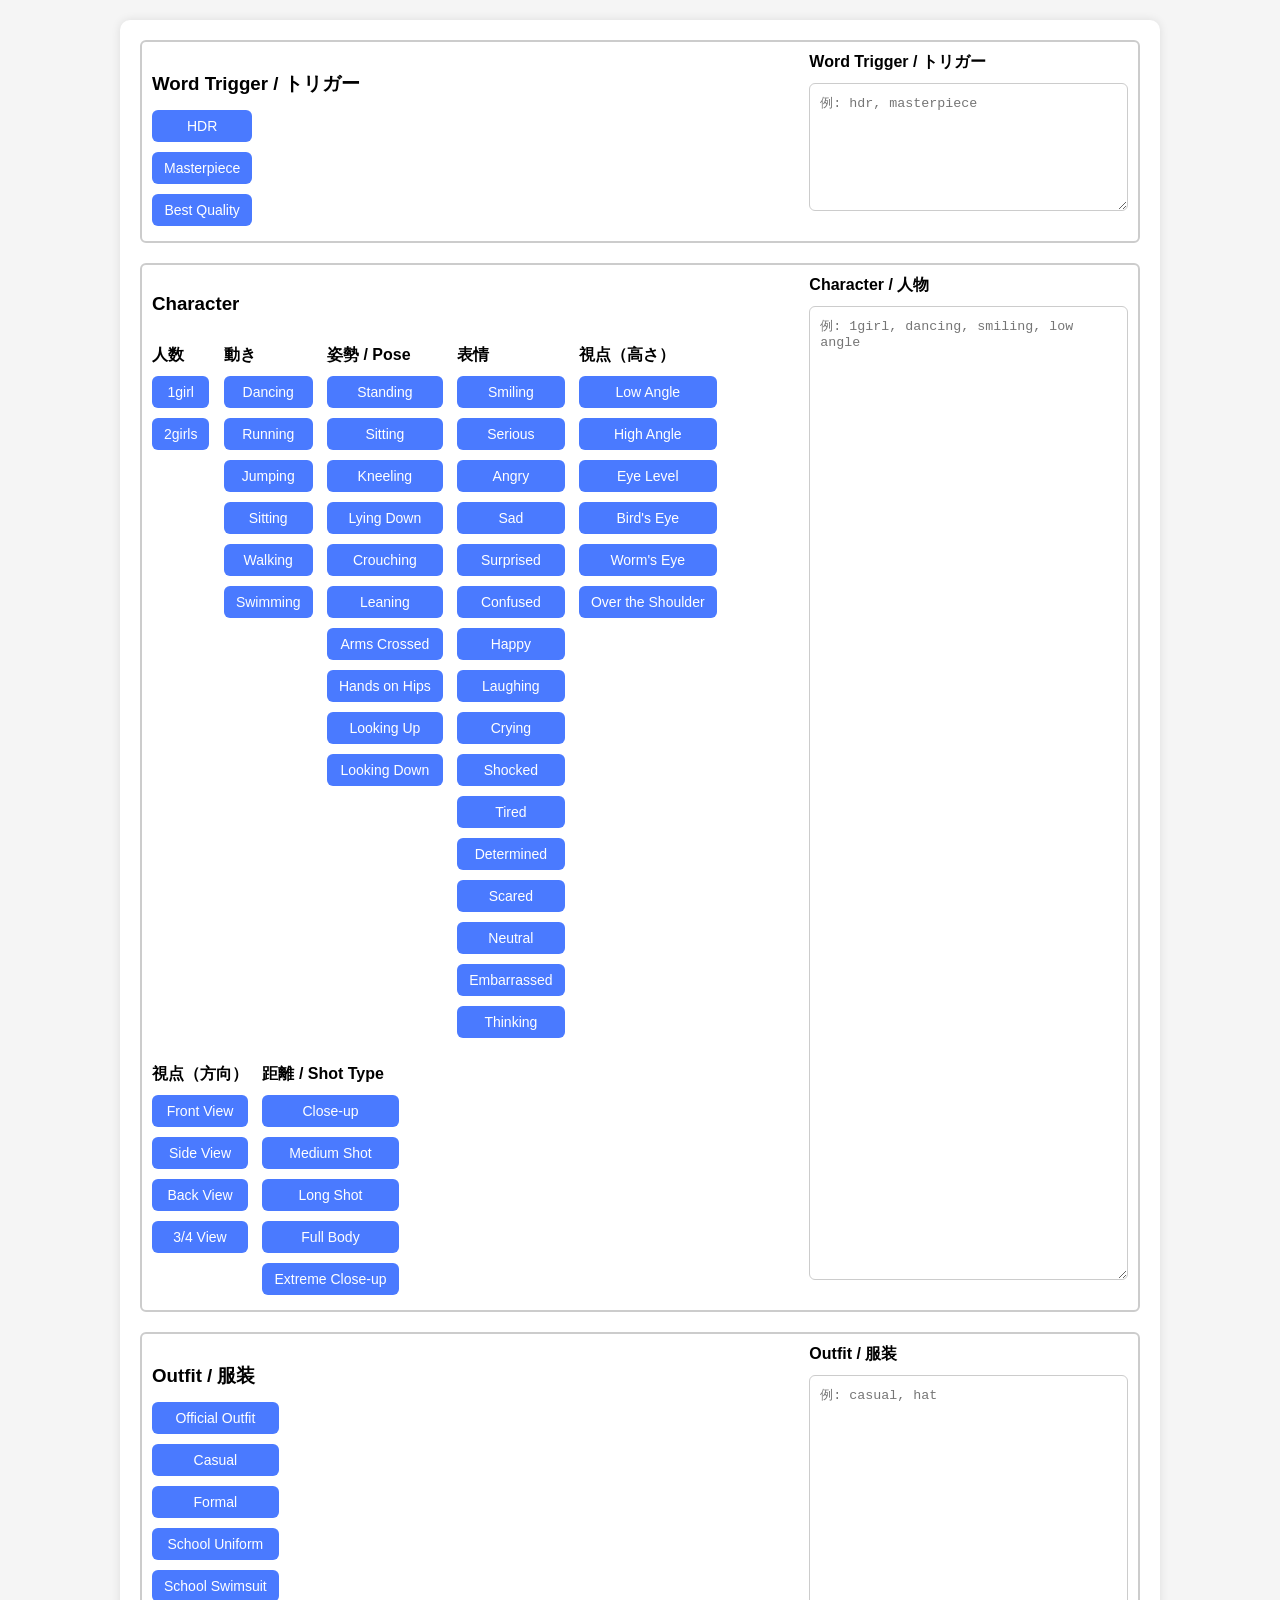
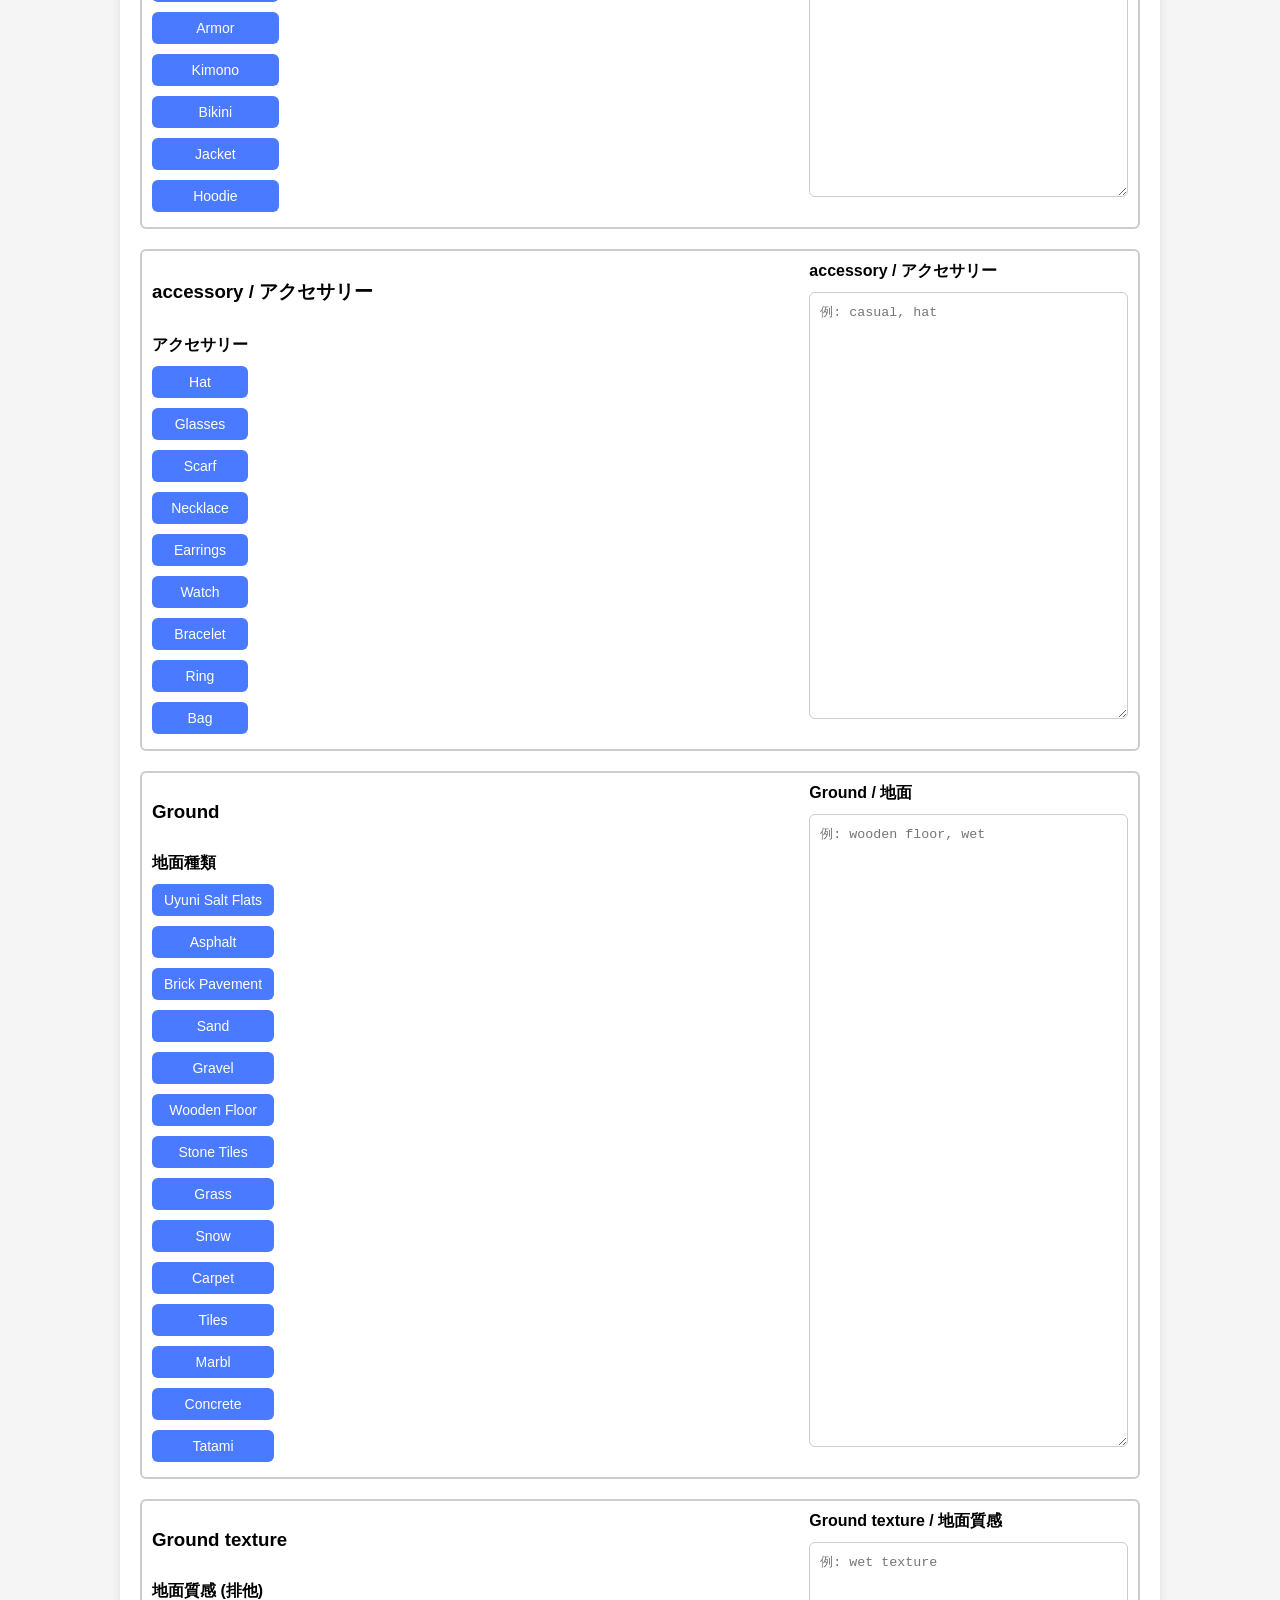
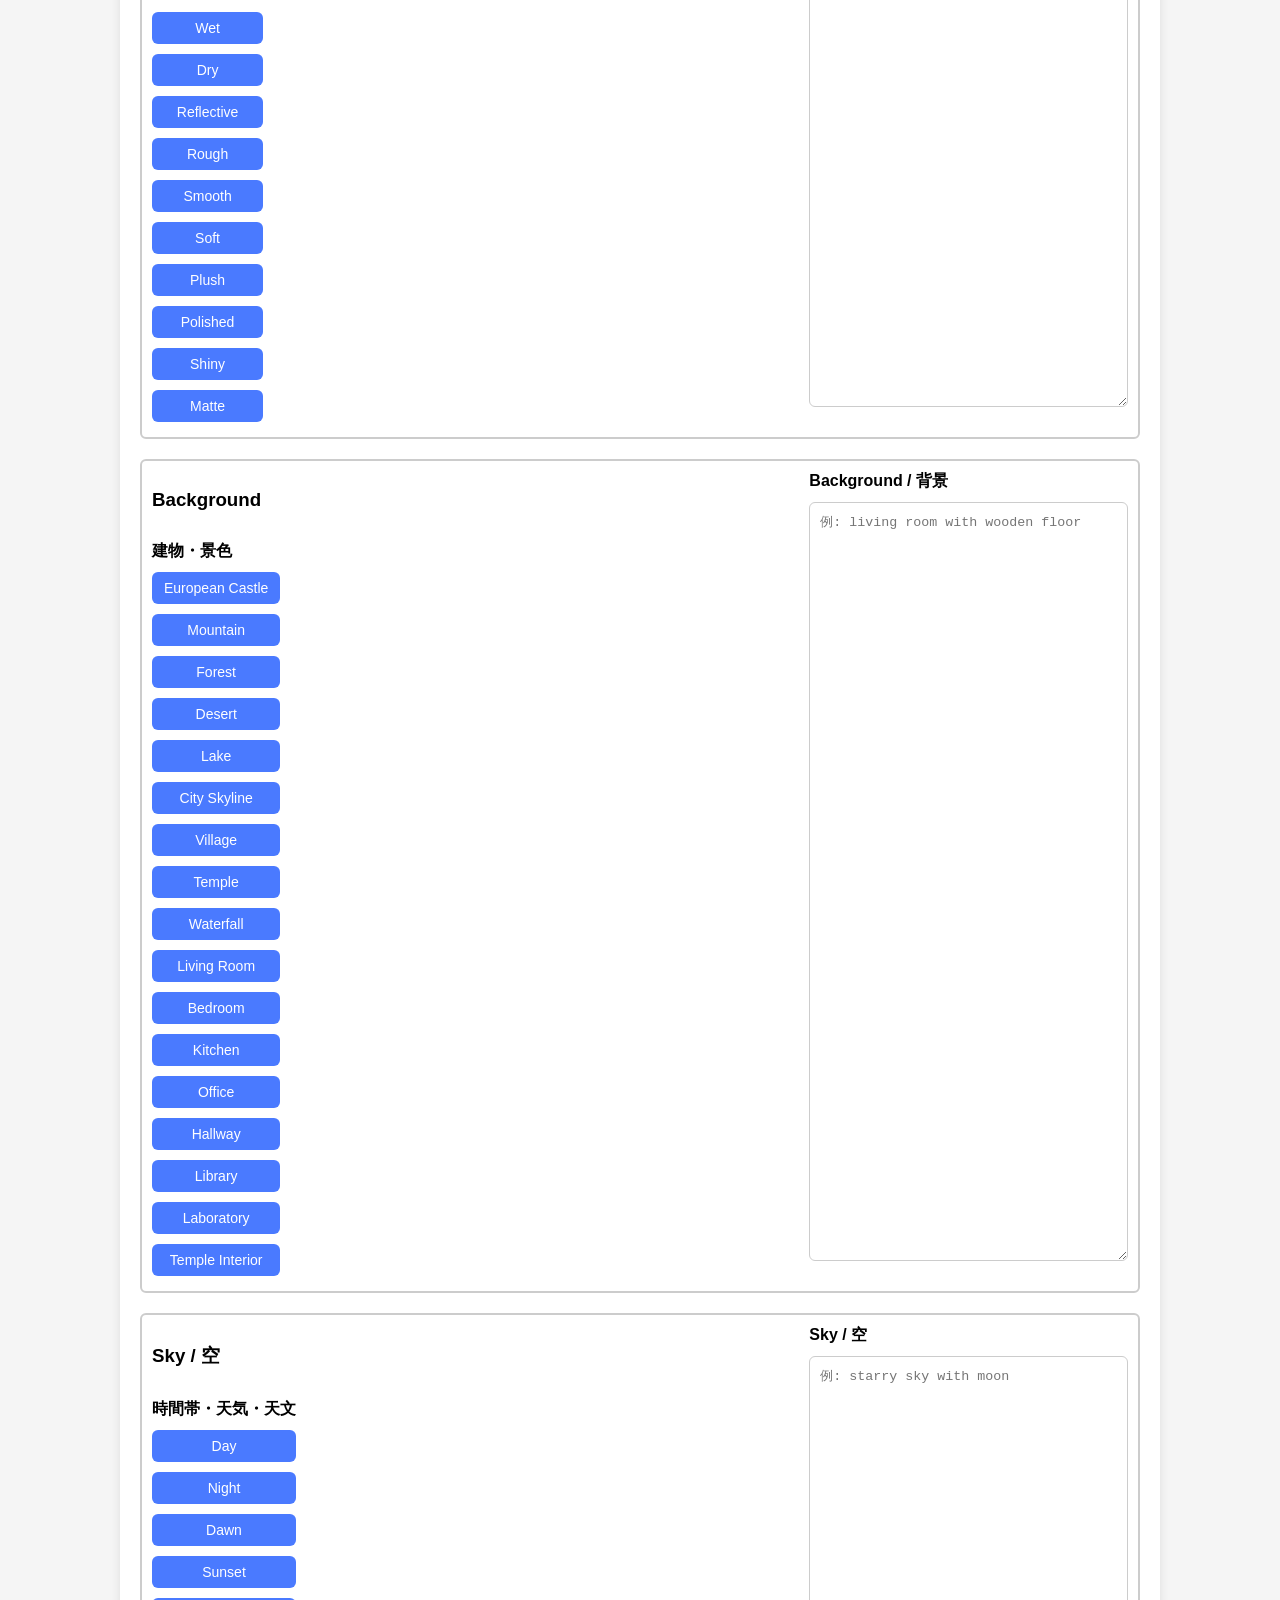
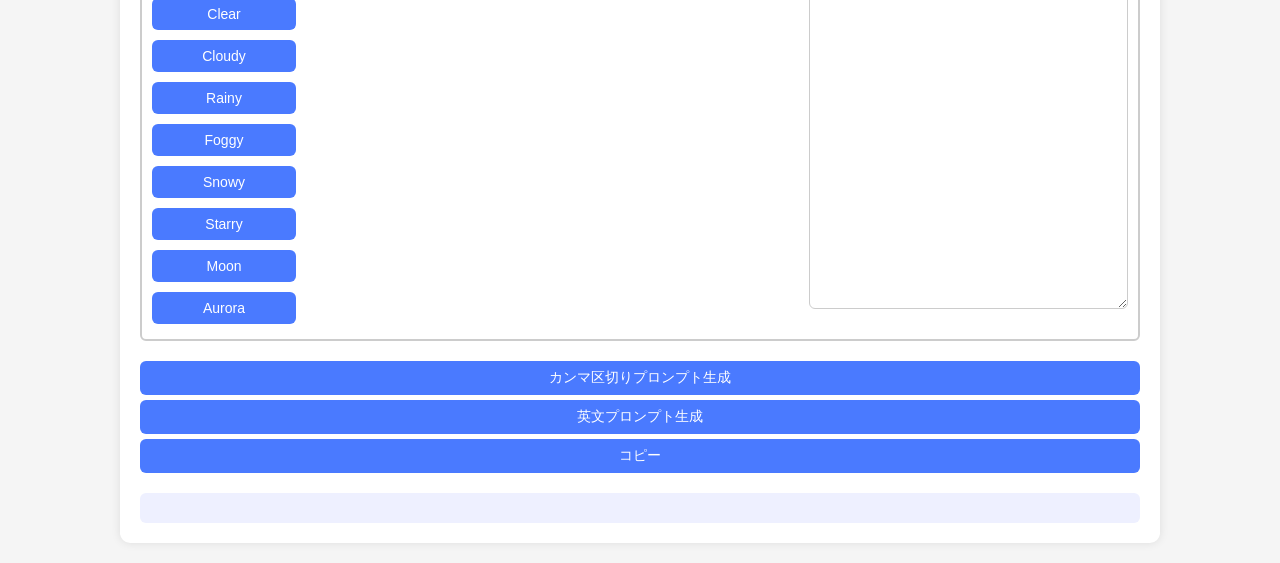
==== index.html @ 3abd84dc "コンテンツ追加" ====
<!DOCTYPE html>
<html lang="ja">
  <head>
    <meta charset="UTF-8" />
    <meta name="viewport" content="width=device-width, initial-scale=1.0" />
    <title>PixAI Prompt Generator</title>
    <link rel="stylesheet" href="css/style.css" />
  </head>
  <body>
    <div class="container">
      <!-- Word Trigger block -->
      <div class="group-row">
        <div class="left-column">
          <div class="keyword-list" data-target="trigger">
            <h3>Word Trigger / トリガー</h3>
            <div class="sub-group">
              <button data-keyword="hdr">HDR</button>
              <button data-keyword="masterpiece">Masterpiece</button>
              <button data-keyword="best quality">Best Quality</button>
            </div>
          </div>
        </div>
        <div class="right-column">
          <div class="block">
            <label>Word Trigger / トリガー</label>
            <textarea
              id="trigger"
              rows="2"
              placeholder="例: hdr, masterpiece"
            ></textarea>
          </div>
        </div>
      </div>

      <!-- Character block -->
      <!-- prettier-ignore -->
      <div class="group-row">
        <div class="left-column">
          <div class="keyword-list" data-target="character">
            <h3>Character</h3>
            <div class="sub-group" data-subgroup="characterCount">
              <h4>人数</h4>
              <button data-keyword="1girl" data-exclusive="true">1girl</button>
              <button data-keyword="2girls" data-exclusive="true">2girls</button>
            </div>
            <div class="sub-group" data-subgroup="action">
              <h4>動き</h4>
              <button data-keyword="dancing" data-exclusive="true">Dancing</button>
              <button data-keyword="running" data-exclusive="true">Running</button>
              <button data-keyword="jumping" data-exclusive="true">Jumping</button>
              <button data-keyword="sitting" data-exclusive="true">Sitting</button>
              <button data-keyword="walking" data-exclusive="true">Walking</button>
              <button data-keyword="swimming" data-exclusive="true">Swimming</button>
            </div>
            <div class="sub-group" data-subgroup="pose">
              <h4>姿勢 / Pose</h4>
              <button data-keyword="standing" data-exclusive="true">
                Standing
              </button>
              <button data-keyword="sitting" data-exclusive="true">
                Sitting
              </button>
              <button data-keyword="kneeling" data-exclusive="true">
                Kneeling
              </button>
              <button data-keyword="lying_down" data-exclusive="true">
                Lying Down
              </button>
              <button data-keyword="crouching" data-exclusive="true">
                Crouching
              </button>
              <button data-keyword="leaning" data-exclusive="true">
                Leaning
              </button>
              <button data-keyword="arms_crossed" data-exclusive="true">
                Arms Crossed
              </button>
              <button data-keyword="hands_on_hips" data-exclusive="true">
                Hands on Hips
              </button>
              <button data-keyword="looking_up" data-exclusive="true">
                Looking Up
              </button>
              <button data-keyword="looking_down" data-exclusive="true">
                Looking Down
              </button>
            </div>

            <div class="sub-group" data-subgroup="expression">
                <h4>表情</h4>
                    <button data-keyword="smiling" data-exclusive="true">Smiling</button>
                    <button data-keyword="serious" data-exclusive="true">Serious</button>
                    <button data-keyword="angry" data-exclusive="true">Angry</button>
                    <button data-keyword="sad" data-exclusive="true">Sad</button>
                    <button data-keyword="surprised" data-exclusive="true">Surprised</button>
                    <button data-keyword="confused" data-exclusive="true">Confused</button>
                    <button data-keyword="happy" data-exclusive="true">Happy</button>
                    <button data-keyword="laughing" data-exclusive="true">Laughing</button>
                    <button data-keyword="crying" data-exclusive="true">Crying</button>
                    <button data-keyword="shocked" data-exclusive="true">Shocked</button>
                    <button data-keyword="tired" data-exclusive="true">Tired</button>
                    <button data-keyword="determined" data-exclusive="true">Determined</button>
                    <button data-keyword="scared" data-exclusive="true">Scared</button>
                    <button data-keyword="neutral" data-exclusive="true">Neutral</button>
                    <button data-keyword="embarrassed" data-exclusive="true">Embarrassed</button>
                    <button data-keyword="thinking" data-exclusive="true">Thinking</button>
                </div>


            <div class="sub-group" data-subgroup="angle">
              <h4>視点（高さ）</h4>
              <button data-keyword="low angle" data-exclusive="true">
                Low Angle
              </button>
              <button data-keyword="high angle" data-exclusive="true">
                High Angle
              </button>
              <button data-keyword="eye level" data-exclusive="true">
                Eye Level
              </button>
              <button data-keyword="bird's eye" data-exclusive="true">
                Bird's Eye
              </button>
              <button data-keyword="worm's eye" data-exclusive="true">
                Worm's Eye
              </button>
              <button data-keyword="over the shoulder" data-exclusive="true">
                Over the Shoulder
              </button>
            </div>

            <div class="sub-group" data-subgroup="direction">
              <h4>視点（方向）</h4>
              <button data-keyword="front view" data-exclusive="true">
                Front View
              </button>
              <button data-keyword="side view" data-exclusive="true">
                Side View
              </button>
              <button data-keyword="back view" data-exclusive="true">
                Back View
              </button>
              <button data-keyword="three-quarter view" data-exclusive="true">
                3/4 View
              </button>
            </div>
            <div class="sub-group" data-subgroup="distance">
              <h4>距離 / Shot Type</h4>
              <button data-keyword="close-up" data-exclusive="true">
                Close-up
              </button>
              <button data-keyword="medium shot" data-exclusive="true">
                Medium Shot
              </button>
              <button data-keyword="long shot" data-exclusive="true">
                Long Shot
              </button>
              <button data-keyword="full body" data-exclusive="true">
                Full Body
              </button>
              <button data-keyword="extreme close-up" data-exclusive="true">
                Extreme Close-up
              </button>
            </div>
          </div>
        </div>
        <div class="right-column">
          <div class="block">
            <label>Character / 人物</label>
            <textarea
              id="character"
              rows="6"
              placeholder="例: 1girl, dancing, smiling, low angle"
            ></textarea>
          </div>
        </div>
      </div>
      <!-- Outfit block -->
      <div class="group-row">
        <div class="left-column">
          <div class="keyword-list" data-target="outfit">
            <h3>Outfit / 服装</h3>
            <div class="sub-group">
              <button data-keyword="official outfit" data-exclusive="true">
                Official Outfit
              </button>
              <button data-keyword="casual" data-exclusive="true">
                Casual
              </button>
              <button data-keyword="formal" data-exclusive="true">
                Formal
              </button>
              <button data-keyword="school uniform" data-exclusive="true">
                School Uniform
              </button>
              <button data-keyword="school swimsuit" data-exclusive="true">
                School Swimsuit
              </button>
              <button data-keyword="armor" data-exclusive="true">Armor</button>
              <button data-keyword="kimono" data-exclusive="true">
                Kimono
              </button>
              <button data-keyword="bikini" data-exclusive="true">
                Bikini
              </button>
              <button data-keyword="jacket" data-exclusive="true">
                Jacket
              </button>
              <button data-keyword="hoodie" data-exclusive="true">
                Hoodie
              </button>
            </div>
          </div>
        </div>
        <div class="right-column">
          <div class="block">
            <label>Outfit / 服装</label>
            <textarea
              id="outfit"
              rows="4"
              placeholder="例: casual, hat"
            ></textarea>
          </div>
        </div>
      </div>
      <!-- Outfit block -->
      <div class="group-row">
        <div class="left-column">
          <div class="keyword-list" data-target="accessory">
            <h3>accessory / アクセサリー</h3>
            <div class="sub-group">
              <h4>アクセサリー</h4>
              <button data-keyword="hat">Hat</button>
              <button data-keyword="glasses">Glasses</button>
              <button data-keyword="scarf">Scarf</button>
              <button data-keyword="necklace">Necklace</button>
              <button data-keyword="earrings">Earrings</button>
              <button data-keyword="watch">Watch</button>
              <button data-keyword="bracelet">Bracelet</button>
              <button data-keyword="ring">Ring</button>
              <button data-keyword="bag">Bag</button>
            </div>
          </div>
        </div>
        <div class="right-column">
          <div class="block">
            <label>accessory / アクセサリー</label>
            <textarea
              id="accessory"
              rows="4"
              placeholder="例: casual, hat"
            ></textarea>
          </div>
        </div>
      </div>
      <!-- Ground block -->
      <!-- prettier-ignore -->
      <div class="group-row">
        <div class="left-column">
          <div class="keyword-list" data-target="ground">
            <h3>Ground</h3>
            <div class="sub-group">
              <h4>地面種類</h4>
              <button data-keyword="uyuni salt flats" data-exclusive="true">Uyuni Salt Flats</button>
              <button data-keyword="asphalt" data-exclusive="true">Asphalt</button>
              <button data-keyword="brick pavement" data-exclusive="true">Brick Pavement</button>
              <button data-keyword="sand" data-exclusive="true">Sand</button>
              <button data-keyword="gravel" data-exclusive="true">Gravel</button>
              <button data-keyword="wooden floor" data-exclusive="true">Wooden Floor</button>
              <button data-keyword="stone tiles" data-exclusive="true">Stone Tiles</button>
              <button data-keyword="grass" data-exclusive="true">Grass</button>
              <button data-keyword="snow" data-exclusive="true">Snow</button>
              <!-- 室内追加 -->
              <button data-keyword="carpet" data-exclusive="true">Carpet</button>
              <button data-keyword="tiles" data-exclusive="true">Tiles</button>
              <button data-keyword="marble" data-exclusive="true">Marbl</button>
              <button data-keyword="concrete" data-exclusive="true">Concrete</button>
              <button data-keyword="tatami" data-exclusive="true">Tatami</button>
            </div>
          </div>
        </div>
        <div class="right-column">
          <div class="block">
            <label>Ground / 地面</label>
            <textarea
              id="ground"
              rows="3"
              placeholder="例: wooden floor, wet"
            ></textarea>
          </div>
        </div>
      </div>

      <!-- Ground texture block -->
      <!-- prettier-ignore -->
      <div class="group-row">
        <div class="left-column">
          <div class="keyword-list" data-target="groundtexture">
            <h3>Ground texture</h3>
            <div class="sub-group">
              <h4>地面質感 (排他)</h4>
              <button data-keyword="wet" data-exclusive="true">Wet</button>
              <button data-keyword="dry" data-exclusive="true">Dry</button>
              <button data-keyword="reflective" data-exclusive="true">Reflective</button>
              <button data-keyword="rough" data-exclusive="true">Rough</button>
              <button data-keyword="smooth" data-exclusive="true">Smooth</button>
              <!-- 室内向け追加 -->
              <button data-keyword="soft" data-exclusive="true">Soft</button>
              <button data-keyword="plush" data-exclusive="true">Plush</button>
              <button data-keyword="polished" data-exclusive="true">Polished</button>
              <button data-keyword="shiny" data-exclusive="true">Shiny</button>
              <button data-keyword="matte" data-exclusive="true">Matte</button>
            </div>
          </div>
        </div>
        <div class="right-column">
          <div class="block">
            <label>Ground texture / 地面質感</label>
            <textarea
              id="groundtexture"
              rows="3"
              placeholder="例: wet texture"
            ></textarea>
          </div>
        </div>
      </div>

      <!-- Background block -->
      <div class="group-row">
        <div class="left-column">
          <div class="keyword-list" data-target="background">
            <h3>Background</h3>
            <div class="sub-group">
              <h4>建物・景色</h4>
              <button data-keyword="European castle">European Castle</button>
              <button data-keyword="mountain">Mountain</button>
              <button data-keyword="forest">Forest</button>
              <button data-keyword="desert">Desert</button>
              <button data-keyword="lake">Lake</button>
              <button data-keyword="city skyline">City Skyline</button>
              <button data-keyword="village">Village</button>
              <button data-keyword="temple">Temple</button>
              <button data-keyword="waterfall">Waterfall</button>
              <!-- 室内追加 -->
              <button data-keyword="living_room">Living Room</button>
              <button data-keyword="bedroom">Bedroom</button>
              <button data-keyword="kitchen">Kitchen</button>
              <button data-keyword="office">Office</button>
              <button data-keyword="hallway">Hallway</button>
              <button data-keyword="library">Library</button>
              <button data-keyword="laboratory">Laboratory</button>
              <button data-keyword="temple_interior">Temple Interior</button>
            </div>
          </div>
        </div>
        <div class="right-column">
          <div class="block">
            <label>Background / 背景</label>
            <textarea
              id="background"
              rows="3"
              placeholder="例: living room with wooden floor"
            ></textarea>
          </div>
        </div>
      </div>

      <!-- Sky block -->
      <!-- prettier-ignore -->
      <div class="group-row">
        <div class="left-column">
          <div class="keyword-list" data-target="sky">
            <h3>Sky / 空</h3>
            <div class="sub-group">
              <h4>時間帯・天気・天文</h4>
              <button data-keyword="daytime" data-exclusive="true">Day</button>
              <button data-keyword="night" data-exclusive="true">Night</button>
              <button data-keyword="dawn" data-exclusive="true">Dawn</button>
              <button data-keyword="sunset" data-exclusive="true">Sunset</button>
              <button data-keyword="clear" data-exclusive="true">Clear</button>
              <button data-keyword="cloudy" data-exclusive="true">Cloudy</button>
              <button data-keyword="rainy" data-exclusive="true">Rainy</button>
              <button data-keyword="foggy" data-exclusive="true">Foggy</button>
              <button data-keyword="snowy" data-exclusive="true">Snowy</button>
              <button data-keyword="starry" data-exclusive="true">Starry</button>
              <button data-keyword="moon" data-exclusive="true">Moon</button>
              <button data-keyword="aurora" data-exclusive="true">Aurora</button>
            </div>
          </div>
        </div>
        <div class="right-column">
          <div class="block">
            <label>Sky / 空</label>
            <textarea
              id="sky"
              rows="3"
              placeholder="例: starry sky with moon"
            ></textarea>
          </div>
        </div>
      </div>

      <button id="generate">カンマ区切りプロンプト生成</button>
      <button id="generateEnglish">英文プロンプト生成</button>
      <button id="copy">コピー</button>
      <div class="output" id="output"></div>
    </div>

    <!-- 辞書を先に読み込む必要なし（import で読み込む） -->
    <script type="module" src="js/script.js"></script>
  </body>
</html>
---- css/style.css ----
/* style.css */

body {
  font-family: sans-serif;
  margin: 20px;
  background: #f5f5f5;
}

.container {
  max-width: 1000px;
  margin: auto;
  background: #fff;
  padding: 20px;
  border-radius: 10px;
  box-shadow: 0 0 10px rgba(0, 0, 0, 0.1);
}

.group-row {
  display: flex;
  gap: 20px;
  margin-bottom: 20px;
  border: 2px solid #ccc;
  padding: 10px;
  border-radius: 6px;
}

.left-column {
  flex: 2;
}

.right-column {
  flex: 1;
  display: flex;
  flex-direction: column;
}

label {
  font-weight: bold;
  display: block;
  margin-bottom: 5px;
}

textarea,
select,
input {
  width: 100%;
  padding: 10px;
  margin-top: 5px;
  border-radius: 6px;
  border: 1px solid #ccc;
  box-sizing: border-box;
  flex: 1; /* 上位エレメントの高さにフィット */
}

button {
  margin: 5px 0;
  padding: 8px 12px;
  border: none;
  background: #4a7aff;
  color: #fff;
  font-size: 14px;
  border-radius: 6px;
  cursor: pointer;
  display: block;
  width: 100%;
}

button.active {
  background: #2f5be0;
}

button:hover {
  background: #2f5be0;
}

.keyword-list h3 {
  margin-bottom: 8px;
}

/* グループ内の子div同士を横並び */
.keyword-list > .exclusive-group,
.keyword-list > .sub-group {
  display: inline-flex;
  flex-direction: column;
  margin-right: 10px;
  vertical-align: top;
}

/* exclusive-group と sub-group のボタンは縦並び */
.keyword-list > .exclusive-group button,
.keyword-list > .sub-group button {
  display: block;
  width: 100%;
  margin-bottom: 5px;
}

.sub-group h4 {
  margin-bottom: 5px;
}

.block {
  margin-bottom: 20px;
  display: flex;
  flex-direction: column;
  flex: 1;
}

.output {
  margin-top: 20px;
  white-space: pre-wrap;
  background: #eef0ff;
  padding: 15px;
  border-radius: 6px;
}
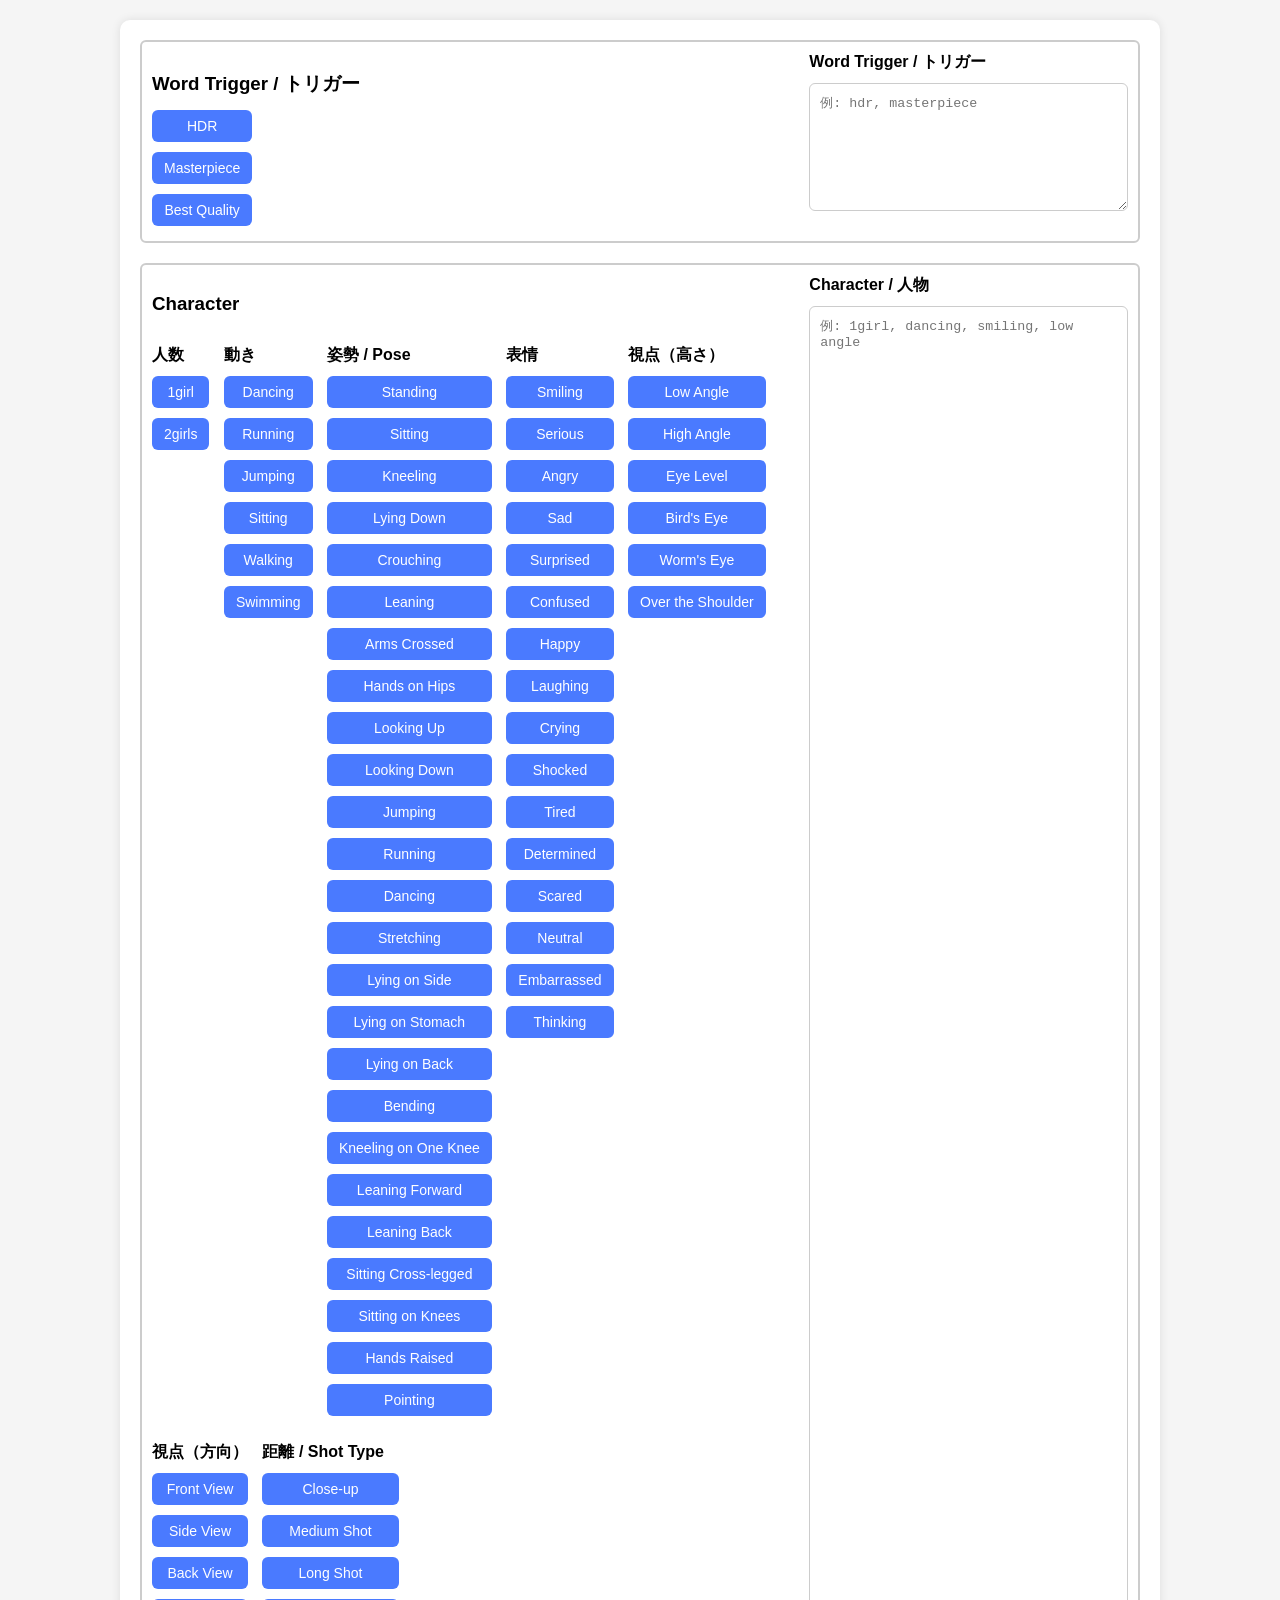
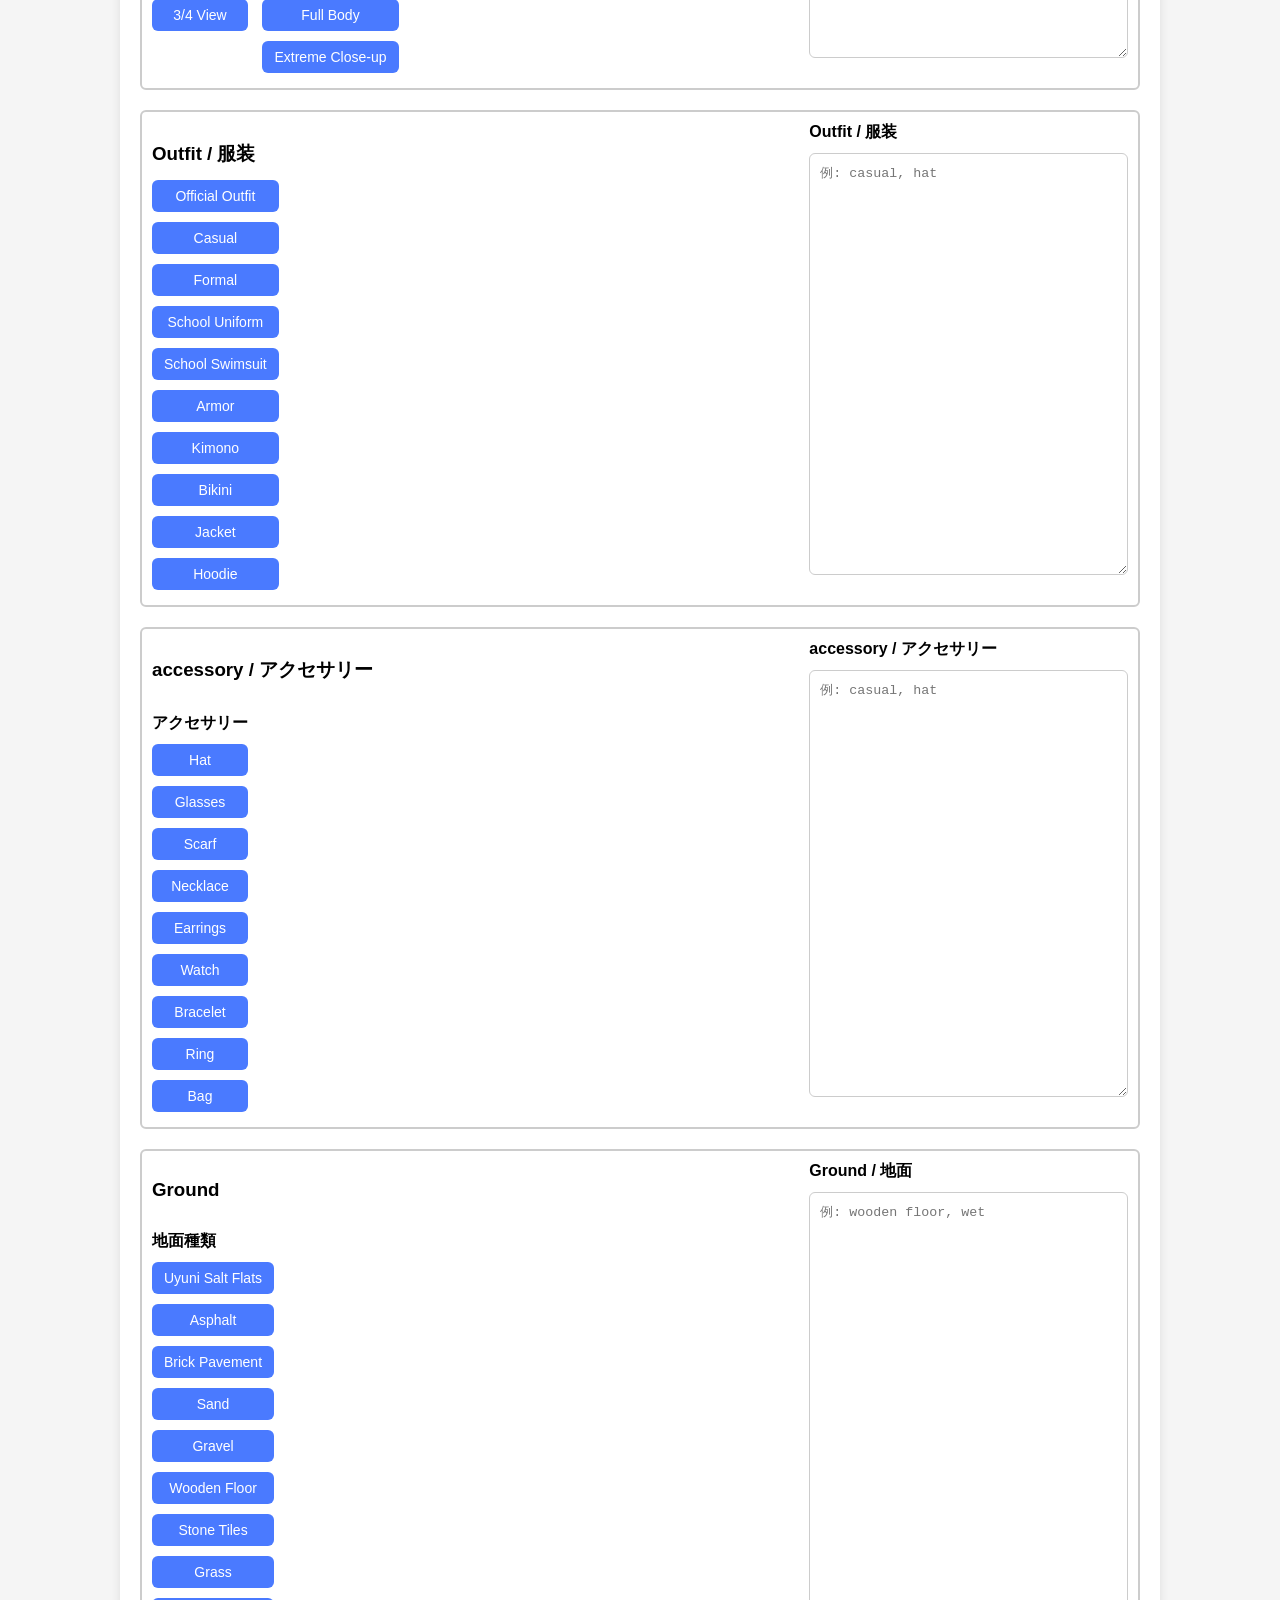
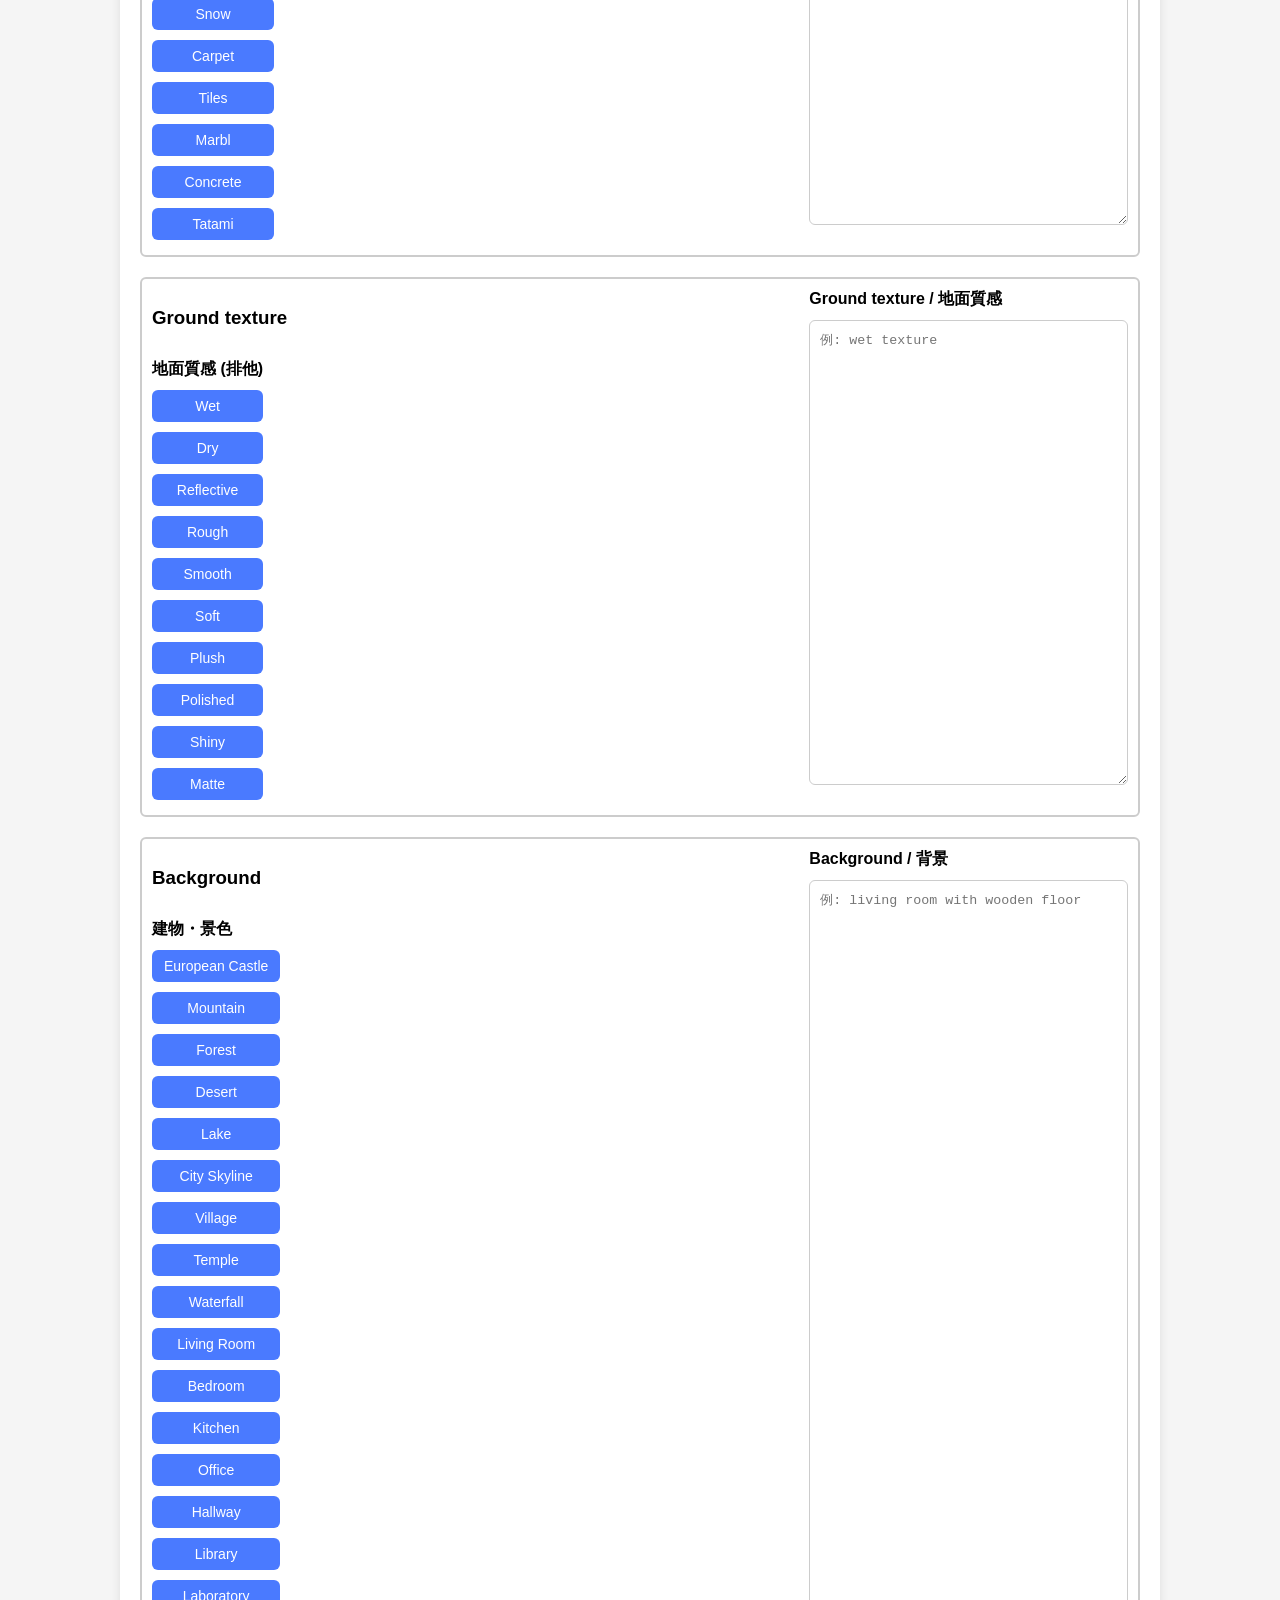
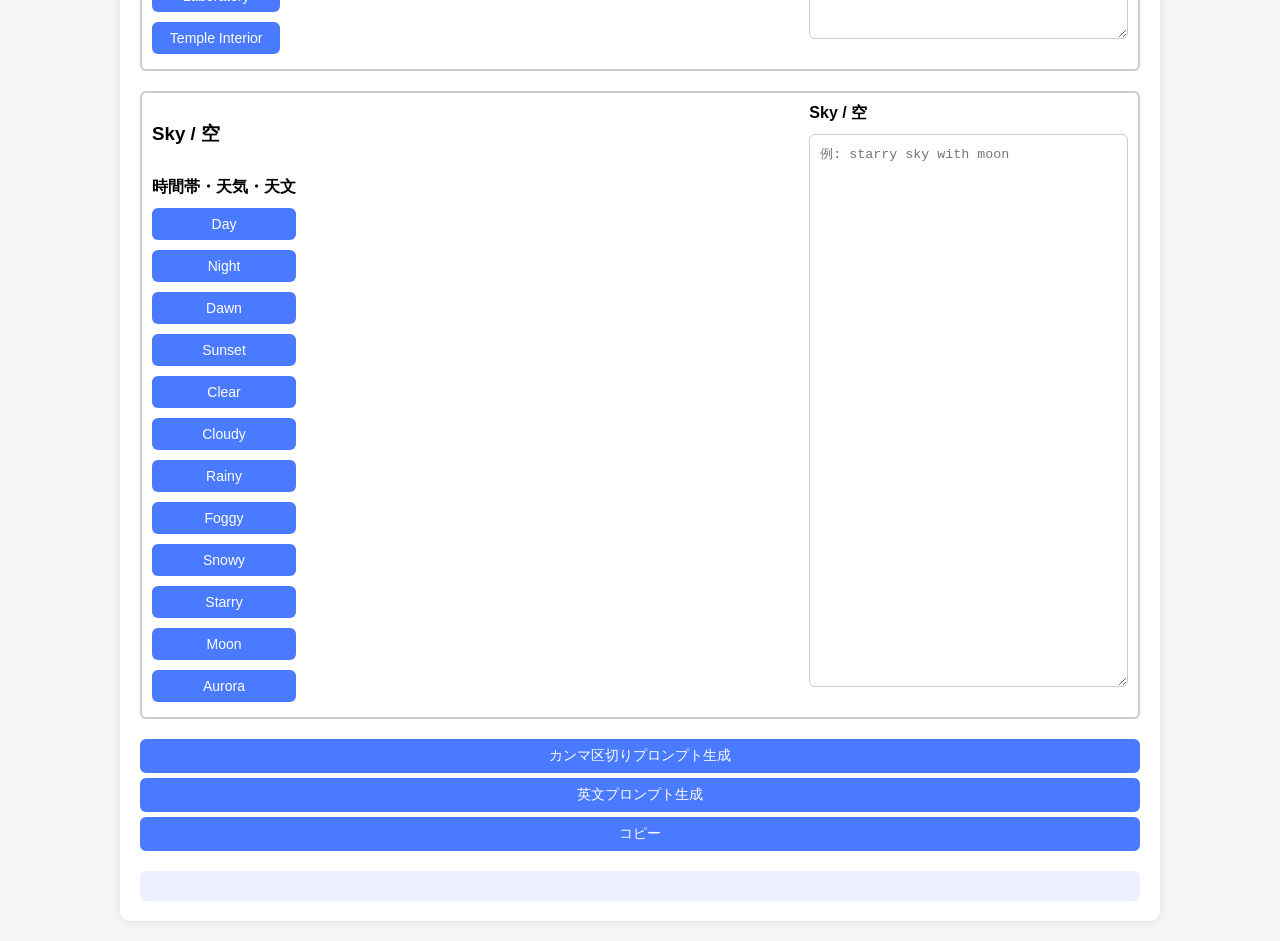
==== commit 84cb5356: "コンテンツ追加" ====
--- a/index.html
+++ b/index.html
@@ -53,38 +53,33 @@
               <button data-keyword="swimming" data-exclusive="true">Swimming</button>
             </div>
             <div class="sub-group" data-subgroup="pose">
-              <h4>姿勢 / Pose</h4>
-              <button data-keyword="standing" data-exclusive="true">
-                Standing
-              </button>
-              <button data-keyword="sitting" data-exclusive="true">
-                Sitting
-              </button>
-              <button data-keyword="kneeling" data-exclusive="true">
-                Kneeling
-              </button>
-              <button data-keyword="lying_down" data-exclusive="true">
-                Lying Down
-              </button>
-              <button data-keyword="crouching" data-exclusive="true">
-                Crouching
-              </button>
-              <button data-keyword="leaning" data-exclusive="true">
-                Leaning
-              </button>
-              <button data-keyword="arms_crossed" data-exclusive="true">
-                Arms Crossed
-              </button>
-              <button data-keyword="hands_on_hips" data-exclusive="true">
-                Hands on Hips
-              </button>
-              <button data-keyword="looking_up" data-exclusive="true">
-                Looking Up
-              </button>
-              <button data-keyword="looking_down" data-exclusive="true">
-                Looking Down
-              </button>
-            </div>
+                <h4>姿勢 / Pose</h4>
+                    <button data-keyword="standing" data-exclusive="true">Standing</button>
+                    <button data-keyword="sitting" data-exclusive="true">Sitting</button>
+                    <button data-keyword="kneeling" data-exclusive="true">Kneeling</button>
+                    <button data-keyword="lying_down" data-exclusive="true">Lying Down</button>
+                    <button data-keyword="crouching" data-exclusive="true">Crouching</button>
+                    <button data-keyword="leaning" data-exclusive="true">Leaning</button>
+                    <button data-keyword="arms_crossed" data-exclusive="true">Arms Crossed</button>
+                    <button data-keyword="hands_on_hips" data-exclusive="true">Hands on Hips</button>
+                    <button data-keyword="looking_up" data-exclusive="true">Looking Up</button>
+                    <button data-keyword="looking_down" data-exclusive="true">Looking Down</button>
+                    <button data-keyword="jumping" data-exclusive="true">Jumping</button>
+                    <button data-keyword="running" data-exclusive="true">Running</button>
+                    <button data-keyword="dancing" data-exclusive="true">Dancing</button>
+                    <button data-keyword="stretching" data-exclusive="true">Stretching</button>
+                    <button data-keyword="lying_on_side" data-exclusive="true">Lying on Side</button>
+                    <button data-keyword="lying_on_stomach" data-exclusive="true">Lying on Stomach</button>
+                    <button data-keyword="lying_on_back" data-exclusive="true">Lying on Back</button>
+                    <button data-keyword="bending" data-exclusive="true">Bending</button>
+                    <button data-keyword="kneeling_on_one_knee" data-exclusive="true">Kneeling on One Knee</button>
+                    <button data-keyword="leaning_forward" data-exclusive="true">Leaning Forward</button>
+                    <button data-keyword="leaning_back" data-exclusive="true">Leaning Back</button>
+                    <button data-keyword="sitting_cross_legged" data-exclusive="true">Sitting Cross-legged</button>
+                    <button data-keyword="sitting_on_knees" data-exclusive="true">Sitting on Knees</button>
+                    <button data-keyword="hands_raised" data-exclusive="true">Hands Raised</button>
+                    <button data-keyword="pointing" data-exclusive="true">Pointing</button>
+                </div>
 
             <div class="sub-group" data-subgroup="expression">
                 <h4>表情</h4>
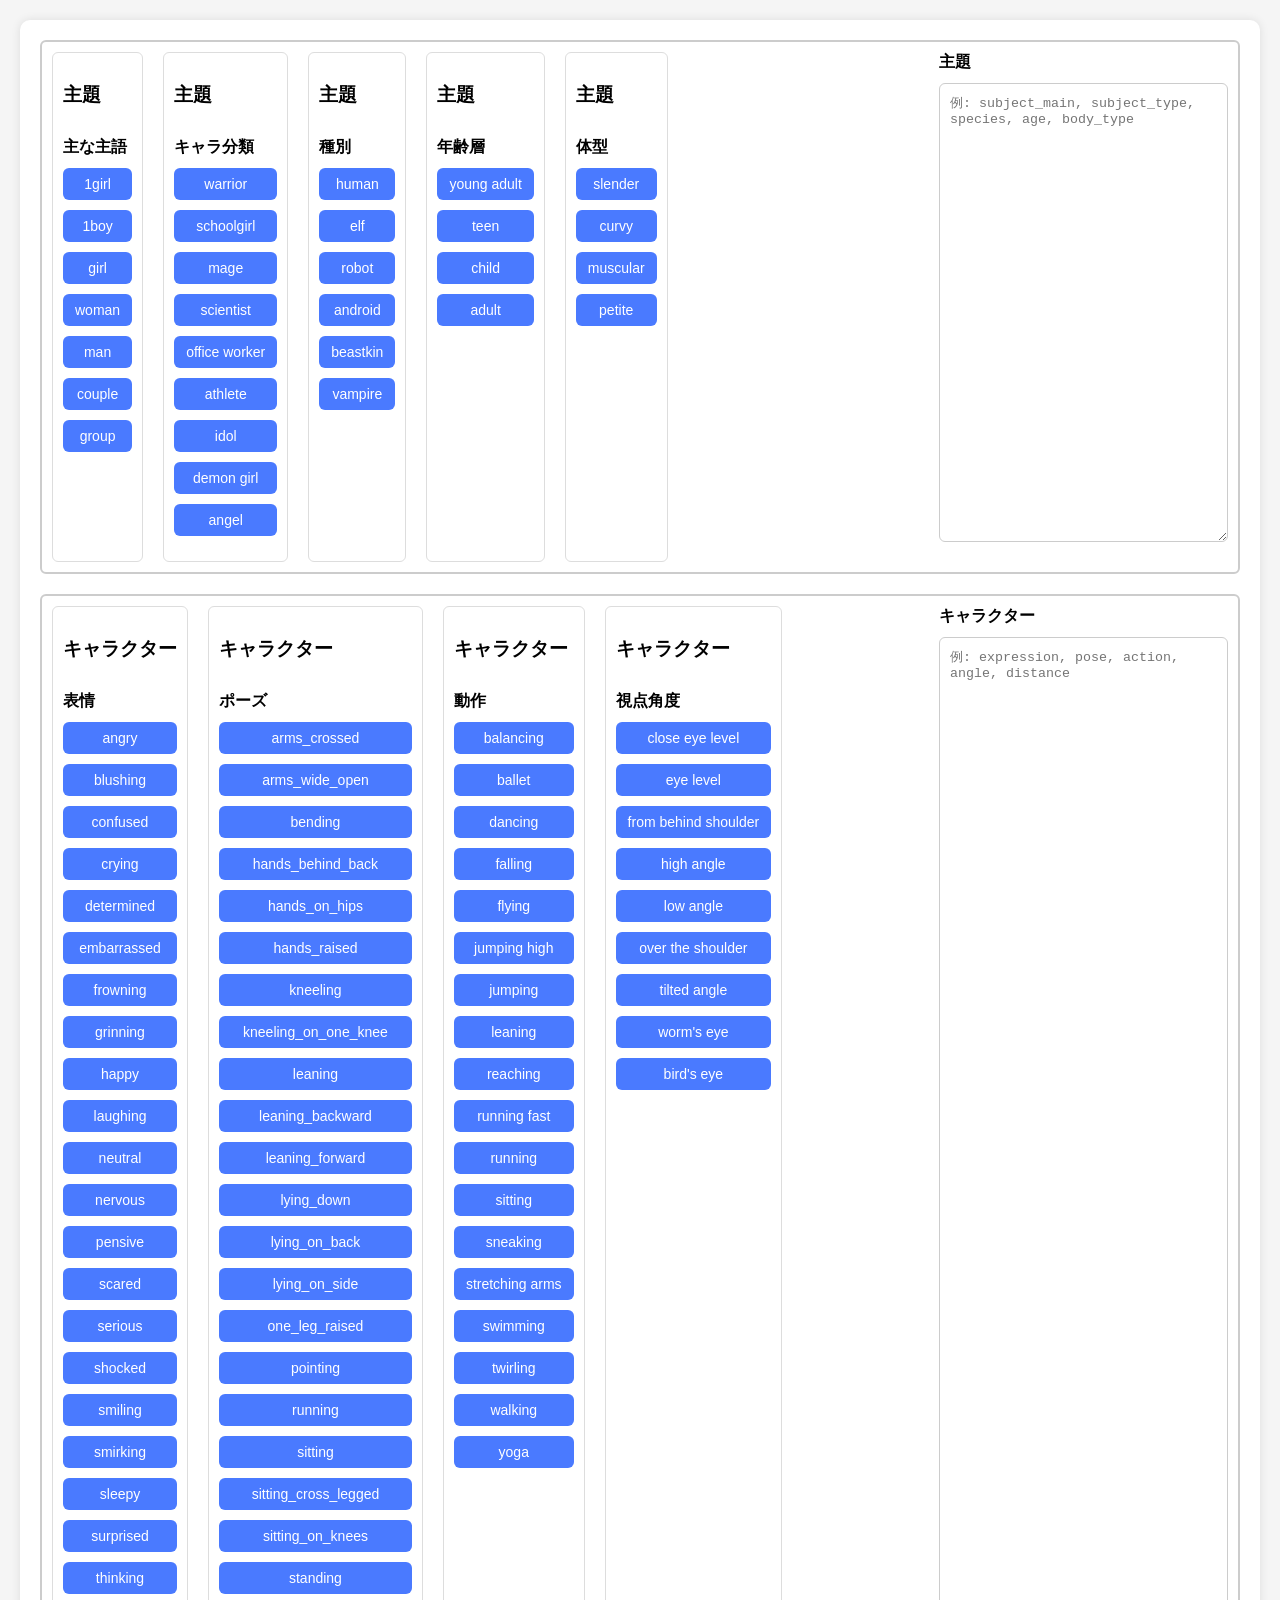
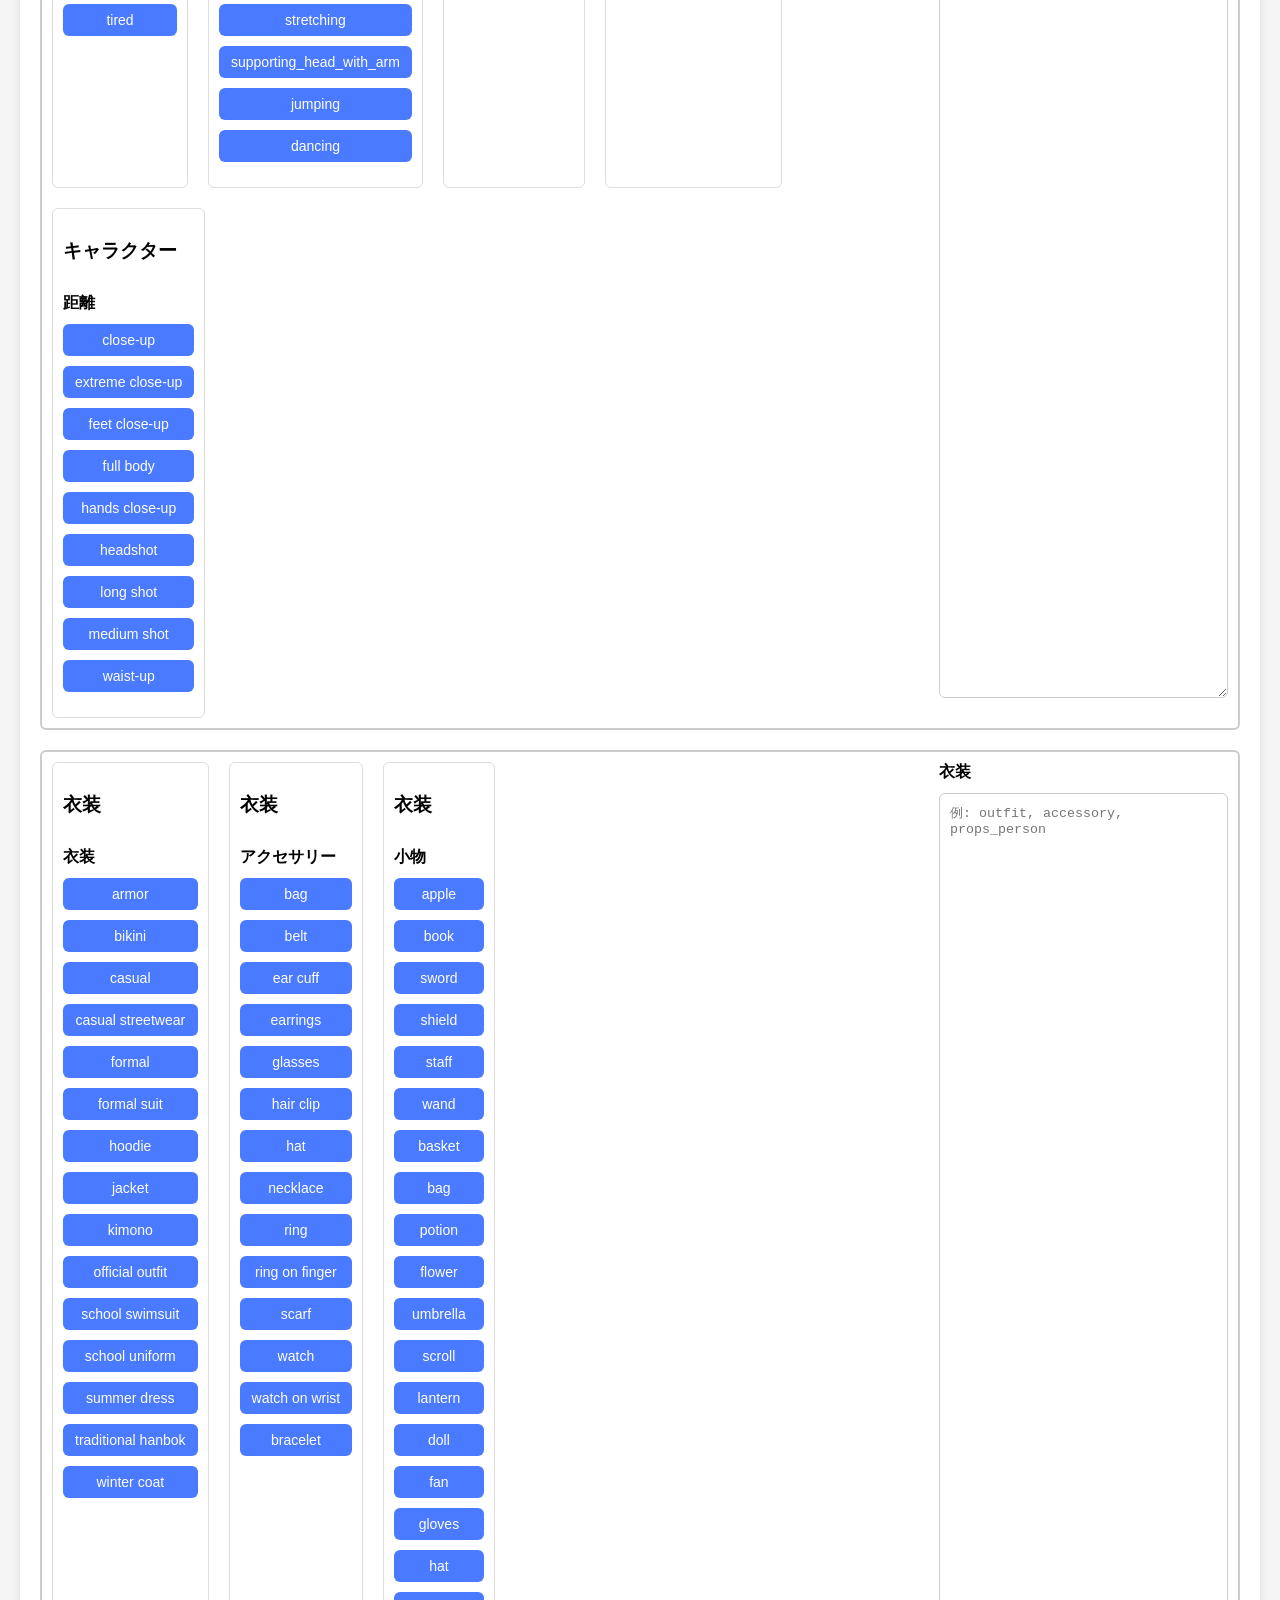
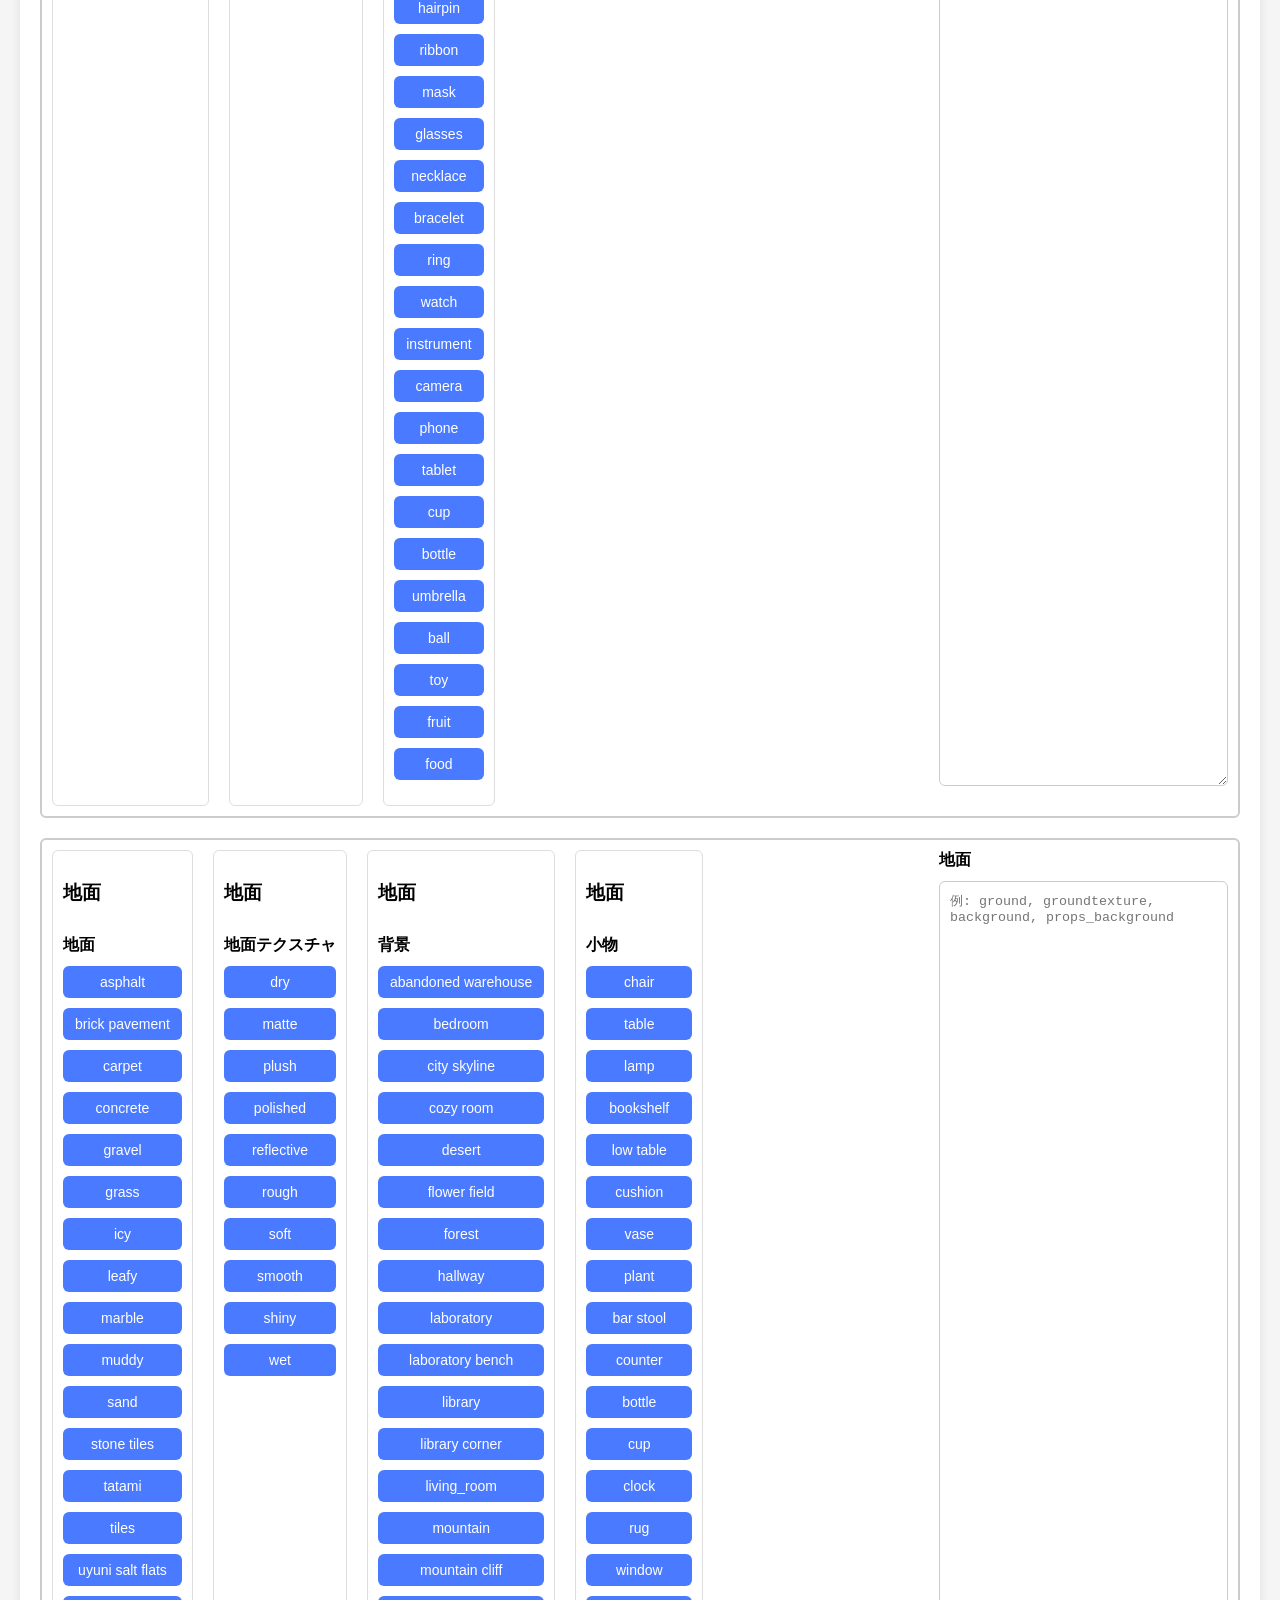
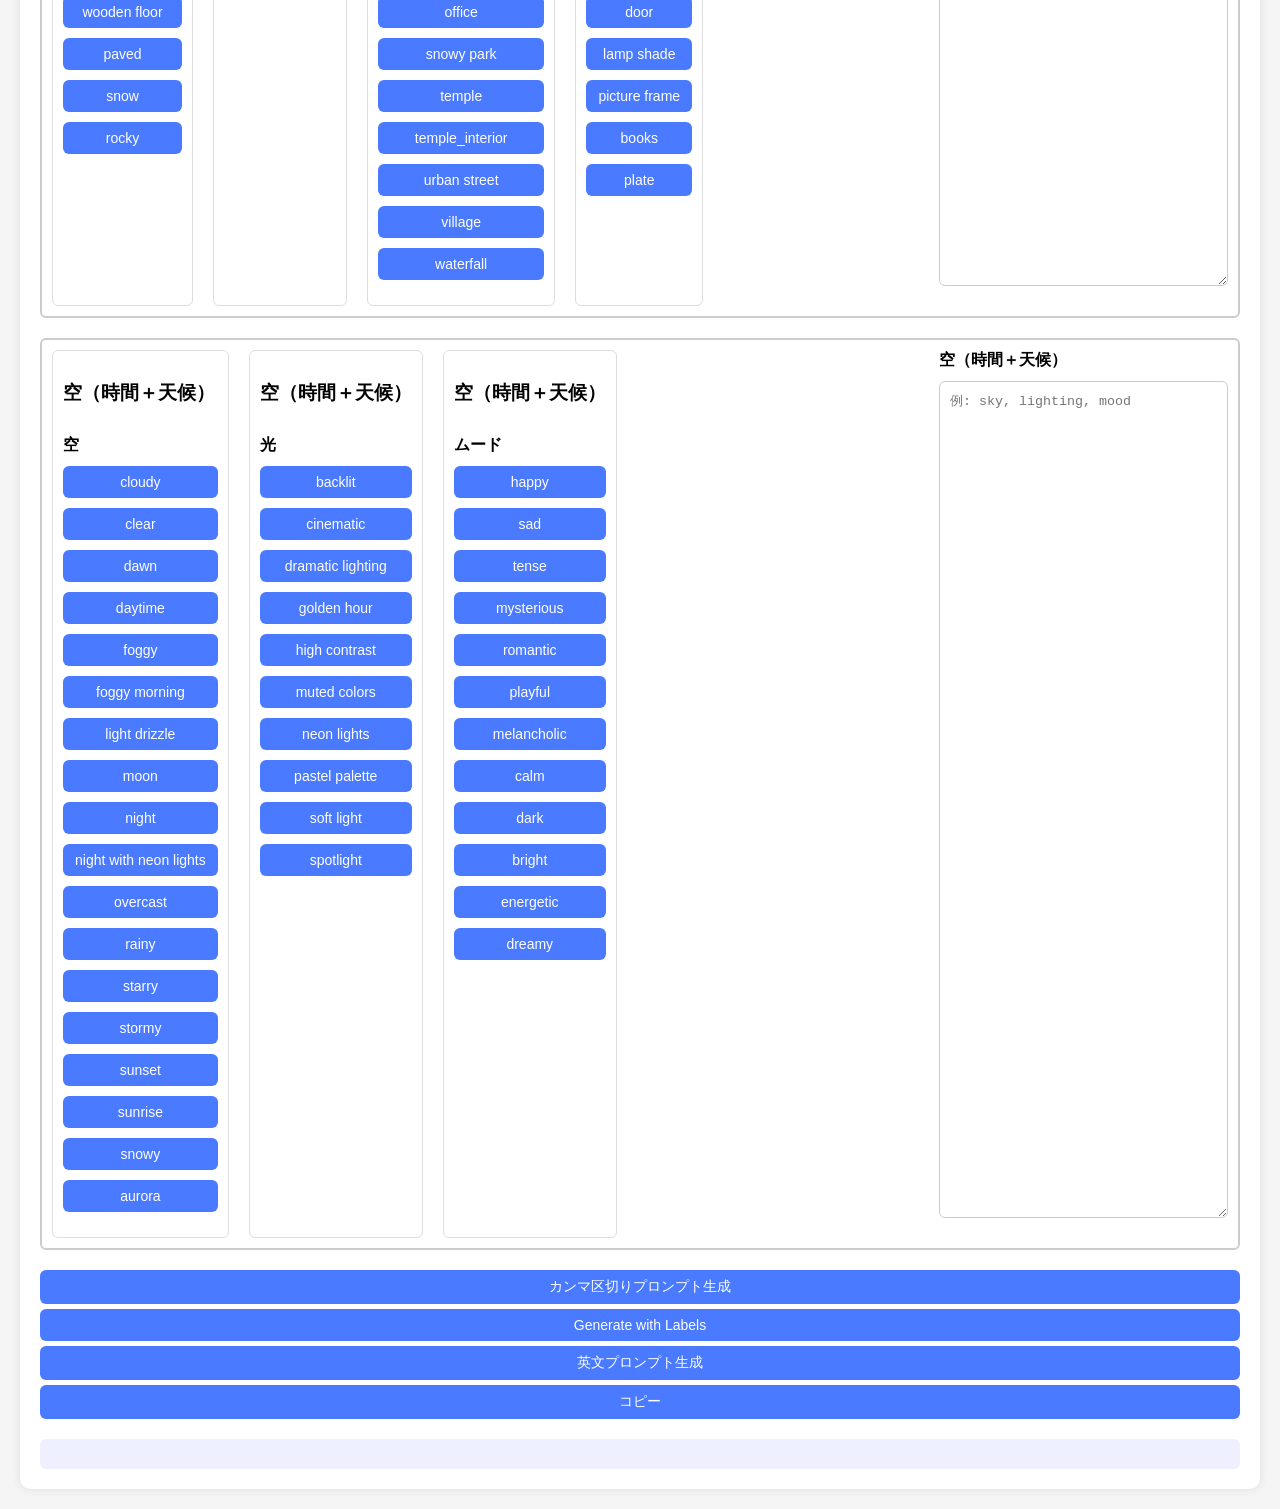
==== commit 54133b32: "jsonに構造を設定" ====
--- a/index.html
+++ b/index.html
@@ -8,400 +8,17 @@
   </head>
   <body>
     <div class="container">
-      <!-- Word Trigger block -->
-      <div class="group-row">
-        <div class="left-column">
-          <div class="keyword-list" data-target="trigger">
-            <h3>Word Trigger / トリガー</h3>
-            <div class="sub-group">
-              <button data-keyword="hdr">HDR</button>
-              <button data-keyword="masterpiece">Masterpiece</button>
-              <button data-keyword="best quality">Best Quality</button>
-            </div>
-          </div>
-        </div>
-        <div class="right-column">
-          <div class="block">
-            <label>Word Trigger / トリガー</label>
-            <textarea
-              id="trigger"
-              rows="2"
-              placeholder="例: hdr, masterpiece"
-            ></textarea>
-          </div>
-        </div>
-      </div>
+      <!-- JSONから自動生成されるサブグループ -->
+      <div id="ui-root"></div>
 
-      <!-- Character block -->
-      <!-- prettier-ignore -->
-      <div class="group-row">
-        <div class="left-column">
-          <div class="keyword-list" data-target="character">
-            <h3>Character</h3>
-            <div class="sub-group" data-subgroup="characterCount">
-              <h4>人数</h4>
-              <button data-keyword="1girl" data-exclusive="true">1girl</button>
-              <button data-keyword="2girls" data-exclusive="true">2girls</button>
-            </div>
-            <div class="sub-group" data-subgroup="action">
-              <h4>動き</h4>
-              <button data-keyword="dancing" data-exclusive="true">Dancing</button>
-              <button data-keyword="running" data-exclusive="true">Running</button>
-              <button data-keyword="jumping" data-exclusive="true">Jumping</button>
-              <button data-keyword="sitting" data-exclusive="true">Sitting</button>
-              <button data-keyword="walking" data-exclusive="true">Walking</button>
-              <button data-keyword="swimming" data-exclusive="true">Swimming</button>
-            </div>
-            <div class="sub-group" data-subgroup="pose">
-                <h4>姿勢 / Pose</h4>
-                    <button data-keyword="standing" data-exclusive="true">Standing</button>
-                    <button data-keyword="sitting" data-exclusive="true">Sitting</button>
-                    <button data-keyword="kneeling" data-exclusive="true">Kneeling</button>
-                    <button data-keyword="lying_down" data-exclusive="true">Lying Down</button>
-                    <button data-keyword="crouching" data-exclusive="true">Crouching</button>
-                    <button data-keyword="leaning" data-exclusive="true">Leaning</button>
-                    <button data-keyword="arms_crossed" data-exclusive="true">Arms Crossed</button>
-                    <button data-keyword="hands_on_hips" data-exclusive="true">Hands on Hips</button>
-                    <button data-keyword="looking_up" data-exclusive="true">Looking Up</button>
-                    <button data-keyword="looking_down" data-exclusive="true">Looking Down</button>
-                    <button data-keyword="jumping" data-exclusive="true">Jumping</button>
-                    <button data-keyword="running" data-exclusive="true">Running</button>
-                    <button data-keyword="dancing" data-exclusive="true">Dancing</button>
-                    <button data-keyword="stretching" data-exclusive="true">Stretching</button>
-                    <button data-keyword="lying_on_side" data-exclusive="true">Lying on Side</button>
-                    <button data-keyword="lying_on_stomach" data-exclusive="true">Lying on Stomach</button>
-                    <button data-keyword="lying_on_back" data-exclusive="true">Lying on Back</button>
-                    <button data-keyword="bending" data-exclusive="true">Bending</button>
-                    <button data-keyword="kneeling_on_one_knee" data-exclusive="true">Kneeling on One Knee</button>
-                    <button data-keyword="leaning_forward" data-exclusive="true">Leaning Forward</button>
-                    <button data-keyword="leaning_back" data-exclusive="true">Leaning Back</button>
-                    <button data-keyword="sitting_cross_legged" data-exclusive="true">Sitting Cross-legged</button>
-                    <button data-keyword="sitting_on_knees" data-exclusive="true">Sitting on Knees</button>
-                    <button data-keyword="hands_raised" data-exclusive="true">Hands Raised</button>
-                    <button data-keyword="pointing" data-exclusive="true">Pointing</button>
-                </div>
-
-            <div class="sub-group" data-subgroup="expression">
-                <h4>表情</h4>
-                    <button data-keyword="smiling" data-exclusive="true">Smiling</button>
-                    <button data-keyword="serious" data-exclusive="true">Serious</button>
-                    <button data-keyword="angry" data-exclusive="true">Angry</button>
-                    <button data-keyword="sad" data-exclusive="true">Sad</button>
-                    <button data-keyword="surprised" data-exclusive="true">Surprised</button>
-                    <button data-keyword="confused" data-exclusive="true">Confused</button>
-                    <button data-keyword="happy" data-exclusive="true">Happy</button>
-                    <button data-keyword="laughing" data-exclusive="true">Laughing</button>
-                    <button data-keyword="crying" data-exclusive="true">Crying</button>
-                    <button data-keyword="shocked" data-exclusive="true">Shocked</button>
-                    <button data-keyword="tired" data-exclusive="true">Tired</button>
-                    <button data-keyword="determined" data-exclusive="true">Determined</button>
-                    <button data-keyword="scared" data-exclusive="true">Scared</button>
-                    <button data-keyword="neutral" data-exclusive="true">Neutral</button>
-                    <button data-keyword="embarrassed" data-exclusive="true">Embarrassed</button>
-                    <button data-keyword="thinking" data-exclusive="true">Thinking</button>
-                </div>
-
-
-            <div class="sub-group" data-subgroup="angle">
-              <h4>視点（高さ）</h4>
-              <button data-keyword="low angle" data-exclusive="true">
-                Low Angle
-              </button>
-              <button data-keyword="high angle" data-exclusive="true">
-                High Angle
-              </button>
-              <button data-keyword="eye level" data-exclusive="true">
-                Eye Level
-              </button>
-              <button data-keyword="bird's eye" data-exclusive="true">
-                Bird's Eye
-              </button>
-              <button data-keyword="worm's eye" data-exclusive="true">
-                Worm's Eye
-              </button>
-              <button data-keyword="over the shoulder" data-exclusive="true">
-                Over the Shoulder
-              </button>
-            </div>
-
-            <div class="sub-group" data-subgroup="direction">
-              <h4>視点（方向）</h4>
-              <button data-keyword="front view" data-exclusive="true">
-                Front View
-              </button>
-              <button data-keyword="side view" data-exclusive="true">
-                Side View
-              </button>
-              <button data-keyword="back view" data-exclusive="true">
-                Back View
-              </button>
-              <button data-keyword="three-quarter view" data-exclusive="true">
-                3/4 View
-              </button>
-            </div>
-            <div class="sub-group" data-subgroup="distance">
-              <h4>距離 / Shot Type</h4>
-              <button data-keyword="close-up" data-exclusive="true">
-                Close-up
-              </button>
-              <button data-keyword="medium shot" data-exclusive="true">
-                Medium Shot
-              </button>
-              <button data-keyword="long shot" data-exclusive="true">
-                Long Shot
-              </button>
-              <button data-keyword="full body" data-exclusive="true">
-                Full Body
-              </button>
-              <button data-keyword="extreme close-up" data-exclusive="true">
-                Extreme Close-up
-              </button>
-            </div>
-          </div>
-        </div>
-        <div class="right-column">
-          <div class="block">
-            <label>Character / 人物</label>
-            <textarea
-              id="character"
-              rows="6"
-              placeholder="例: 1girl, dancing, smiling, low angle"
-            ></textarea>
-          </div>
-        </div>
-      </div>
-      <!-- Outfit block -->
-      <div class="group-row">
-        <div class="left-column">
-          <div class="keyword-list" data-target="outfit">
-            <h3>Outfit / 服装</h3>
-            <div class="sub-group">
-              <button data-keyword="official outfit" data-exclusive="true">
-                Official Outfit
-              </button>
-              <button data-keyword="casual" data-exclusive="true">
-                Casual
-              </button>
-              <button data-keyword="formal" data-exclusive="true">
-                Formal
-              </button>
-              <button data-keyword="school uniform" data-exclusive="true">
-                School Uniform
-              </button>
-              <button data-keyword="school swimsuit" data-exclusive="true">
-                School Swimsuit
-              </button>
-              <button data-keyword="armor" data-exclusive="true">Armor</button>
-              <button data-keyword="kimono" data-exclusive="true">
-                Kimono
-              </button>
-              <button data-keyword="bikini" data-exclusive="true">
-                Bikini
-              </button>
-              <button data-keyword="jacket" data-exclusive="true">
-                Jacket
-              </button>
-              <button data-keyword="hoodie" data-exclusive="true">
-                Hoodie
-              </button>
-            </div>
-          </div>
-        </div>
-        <div class="right-column">
-          <div class="block">
-            <label>Outfit / 服装</label>
-            <textarea
-              id="outfit"
-              rows="4"
-              placeholder="例: casual, hat"
-            ></textarea>
-          </div>
-        </div>
-      </div>
-      <!-- Outfit block -->
-      <div class="group-row">
-        <div class="left-column">
-          <div class="keyword-list" data-target="accessory">
-            <h3>accessory / アクセサリー</h3>
-            <div class="sub-group">
-              <h4>アクセサリー</h4>
-              <button data-keyword="hat">Hat</button>
-              <button data-keyword="glasses">Glasses</button>
-              <button data-keyword="scarf">Scarf</button>
-              <button data-keyword="necklace">Necklace</button>
-              <button data-keyword="earrings">Earrings</button>
-              <button data-keyword="watch">Watch</button>
-              <button data-keyword="bracelet">Bracelet</button>
-              <button data-keyword="ring">Ring</button>
-              <button data-keyword="bag">Bag</button>
-            </div>
-          </div>
-        </div>
-        <div class="right-column">
-          <div class="block">
-            <label>accessory / アクセサリー</label>
-            <textarea
-              id="accessory"
-              rows="4"
-              placeholder="例: casual, hat"
-            ></textarea>
-          </div>
-        </div>
-      </div>
-      <!-- Ground block -->
-      <!-- prettier-ignore -->
-      <div class="group-row">
-        <div class="left-column">
-          <div class="keyword-list" data-target="ground">
-            <h3>Ground</h3>
-            <div class="sub-group">
-              <h4>地面種類</h4>
-              <button data-keyword="uyuni salt flats" data-exclusive="true">Uyuni Salt Flats</button>
-              <button data-keyword="asphalt" data-exclusive="true">Asphalt</button>
-              <button data-keyword="brick pavement" data-exclusive="true">Brick Pavement</button>
-              <button data-keyword="sand" data-exclusive="true">Sand</button>
-              <button data-keyword="gravel" data-exclusive="true">Gravel</button>
-              <button data-keyword="wooden floor" data-exclusive="true">Wooden Floor</button>
-              <button data-keyword="stone tiles" data-exclusive="true">Stone Tiles</button>
-              <button data-keyword="grass" data-exclusive="true">Grass</button>
-              <button data-keyword="snow" data-exclusive="true">Snow</button>
-              <!-- 室内追加 -->
-              <button data-keyword="carpet" data-exclusive="true">Carpet</button>
-              <button data-keyword="tiles" data-exclusive="true">Tiles</button>
-              <button data-keyword="marble" data-exclusive="true">Marbl</button>
-              <button data-keyword="concrete" data-exclusive="true">Concrete</button>
-              <button data-keyword="tatami" data-exclusive="true">Tatami</button>
-            </div>
-          </div>
-        </div>
-        <div class="right-column">
-          <div class="block">
-            <label>Ground / 地面</label>
-            <textarea
-              id="ground"
-              rows="3"
-              placeholder="例: wooden floor, wet"
-            ></textarea>
-          </div>
-        </div>
-      </div>
-
-      <!-- Ground texture block -->
-      <!-- prettier-ignore -->
-      <div class="group-row">
-        <div class="left-column">
-          <div class="keyword-list" data-target="groundtexture">
-            <h3>Ground texture</h3>
-            <div class="sub-group">
-              <h4>地面質感 (排他)</h4>
-              <button data-keyword="wet" data-exclusive="true">Wet</button>
-              <button data-keyword="dry" data-exclusive="true">Dry</button>
-              <button data-keyword="reflective" data-exclusive="true">Reflective</button>
-              <button data-keyword="rough" data-exclusive="true">Rough</button>
-              <button data-keyword="smooth" data-exclusive="true">Smooth</button>
-              <!-- 室内向け追加 -->
-              <button data-keyword="soft" data-exclusive="true">Soft</button>
-              <button data-keyword="plush" data-exclusive="true">Plush</button>
-              <button data-keyword="polished" data-exclusive="true">Polished</button>
-              <button data-keyword="shiny" data-exclusive="true">Shiny</button>
-              <button data-keyword="matte" data-exclusive="true">Matte</button>
-            </div>
-          </div>
-        </div>
-        <div class="right-column">
-          <div class="block">
-            <label>Ground texture / 地面質感</label>
-            <textarea
-              id="groundtexture"
-              rows="3"
-              placeholder="例: wet texture"
-            ></textarea>
-          </div>
-        </div>
-      </div>
-
-      <!-- Background block -->
-      <div class="group-row">
-        <div class="left-column">
-          <div class="keyword-list" data-target="background">
-            <h3>Background</h3>
-            <div class="sub-group">
-              <h4>建物・景色</h4>
-              <button data-keyword="European castle">European Castle</button>
-              <button data-keyword="mountain">Mountain</button>
-              <button data-keyword="forest">Forest</button>
-              <button data-keyword="desert">Desert</button>
-              <button data-keyword="lake">Lake</button>
-              <button data-keyword="city skyline">City Skyline</button>
-              <button data-keyword="village">Village</button>
-              <button data-keyword="temple">Temple</button>
-              <button data-keyword="waterfall">Waterfall</button>
-              <!-- 室内追加 -->
-              <button data-keyword="living_room">Living Room</button>
-              <button data-keyword="bedroom">Bedroom</button>
-              <button data-keyword="kitchen">Kitchen</button>
-              <button data-keyword="office">Office</button>
-              <button data-keyword="hallway">Hallway</button>
-              <button data-keyword="library">Library</button>
-              <button data-keyword="laboratory">Laboratory</button>
-              <button data-keyword="temple_interior">Temple Interior</button>
-            </div>
-          </div>
-        </div>
-        <div class="right-column">
-          <div class="block">
-            <label>Background / 背景</label>
-            <textarea
-              id="background"
-              rows="3"
-              placeholder="例: living room with wooden floor"
-            ></textarea>
-          </div>
-        </div>
-      </div>
-
-      <!-- Sky block -->
-      <!-- prettier-ignore -->
-      <div class="group-row">
-        <div class="left-column">
-          <div class="keyword-list" data-target="sky">
-            <h3>Sky / 空</h3>
-            <div class="sub-group">
-              <h4>時間帯・天気・天文</h4>
-              <button data-keyword="daytime" data-exclusive="true">Day</button>
-              <button data-keyword="night" data-exclusive="true">Night</button>
-              <button data-keyword="dawn" data-exclusive="true">Dawn</button>
-              <button data-keyword="sunset" data-exclusive="true">Sunset</button>
-              <button data-keyword="clear" data-exclusive="true">Clear</button>
-              <button data-keyword="cloudy" data-exclusive="true">Cloudy</button>
-              <button data-keyword="rainy" data-exclusive="true">Rainy</button>
-              <button data-keyword="foggy" data-exclusive="true">Foggy</button>
-              <button data-keyword="snowy" data-exclusive="true">Snowy</button>
-              <button data-keyword="starry" data-exclusive="true">Starry</button>
-              <button data-keyword="moon" data-exclusive="true">Moon</button>
-              <button data-keyword="aurora" data-exclusive="true">Aurora</button>
-            </div>
-          </div>
-        </div>
-        <div class="right-column">
-          <div class="block">
-            <label>Sky / 空</label>
-            <textarea
-              id="sky"
-              rows="3"
-              placeholder="例: starry sky with moon"
-            ></textarea>
-          </div>
-        </div>
-      </div>
-
+      <!-- 操作ボタン -->
       <button id="generate">カンマ区切りプロンプト生成</button>
+      <button id="generateLabel">Generate with Labels</button>
       <button id="generateEnglish">英文プロンプト生成</button>
       <button id="copy">コピー</button>
       <div class="output" id="output"></div>
     </div>
 
-    <!-- 辞書を先に読み込む必要なし（import で読み込む） -->
     <script type="module" src="js/script.js"></script>
   </body>
 </html>
--- a/css/style.css
+++ b/css/style.css
@@ -7,7 +7,7 @@
 }
 
 .container {
-  max-width: 1000px;
+  max-width: 1400px;
   margin: auto;
   background: #fff;
   padding: 20px;
@@ -25,7 +25,10 @@
 }
 
 .left-column {
-  flex: 2;
+  flex: 3;
+  display: flex; /* keyword-list を横並びに */
+  flex-wrap: wrap; /* 幅が足りなければ折り返す */
+  gap: 20px; /* keyword-list 間の隙間 */
 }
 
 .right-column {
@@ -49,7 +52,7 @@
   border-radius: 6px;
   border: 1px solid #ccc;
   box-sizing: border-box;
-  flex: 1; /* 上位エレメントの高さにフィット */
+  flex: 1;
 }
 
 button {
@@ -66,35 +69,39 @@
 }
 
 button.active {
-  background: #2f5be0;
+  background: #cab904;
 }
 
 button:hover {
-  background: #2f5be0;
+  background: #cab904;
+}
+
+.keyword-list {
+  display: flex;
+  flex-direction: column; /* 見出し + sub-group を縦に */
+  border: 1px solid #ddd;
+  padding: 10px;
+  border-radius: 6px;
 }
 
 .keyword-list h3 {
   margin-bottom: 8px;
 }
 
-/* グループ内の子div同士を横並び */
-.keyword-list > .exclusive-group,
-.keyword-list > .sub-group {
-  display: inline-flex;
+/* sub-group は縦並び */
+.sub-group {
+  display: flex;
   flex-direction: column;
-  margin-right: 10px;
-  vertical-align: top;
+  margin-bottom: 10px;
 }
 
-/* exclusive-group と sub-group のボタンは縦並び */
-.keyword-list > .exclusive-group button,
-.keyword-list > .sub-group button {
-  display: block;
-  width: 100%;
+.sub-group h4 {
   margin-bottom: 5px;
 }
 
-.sub-group h4 {
+.sub-group button {
+  display: block;
+  width: 100%;
   margin-bottom: 5px;
 }
 
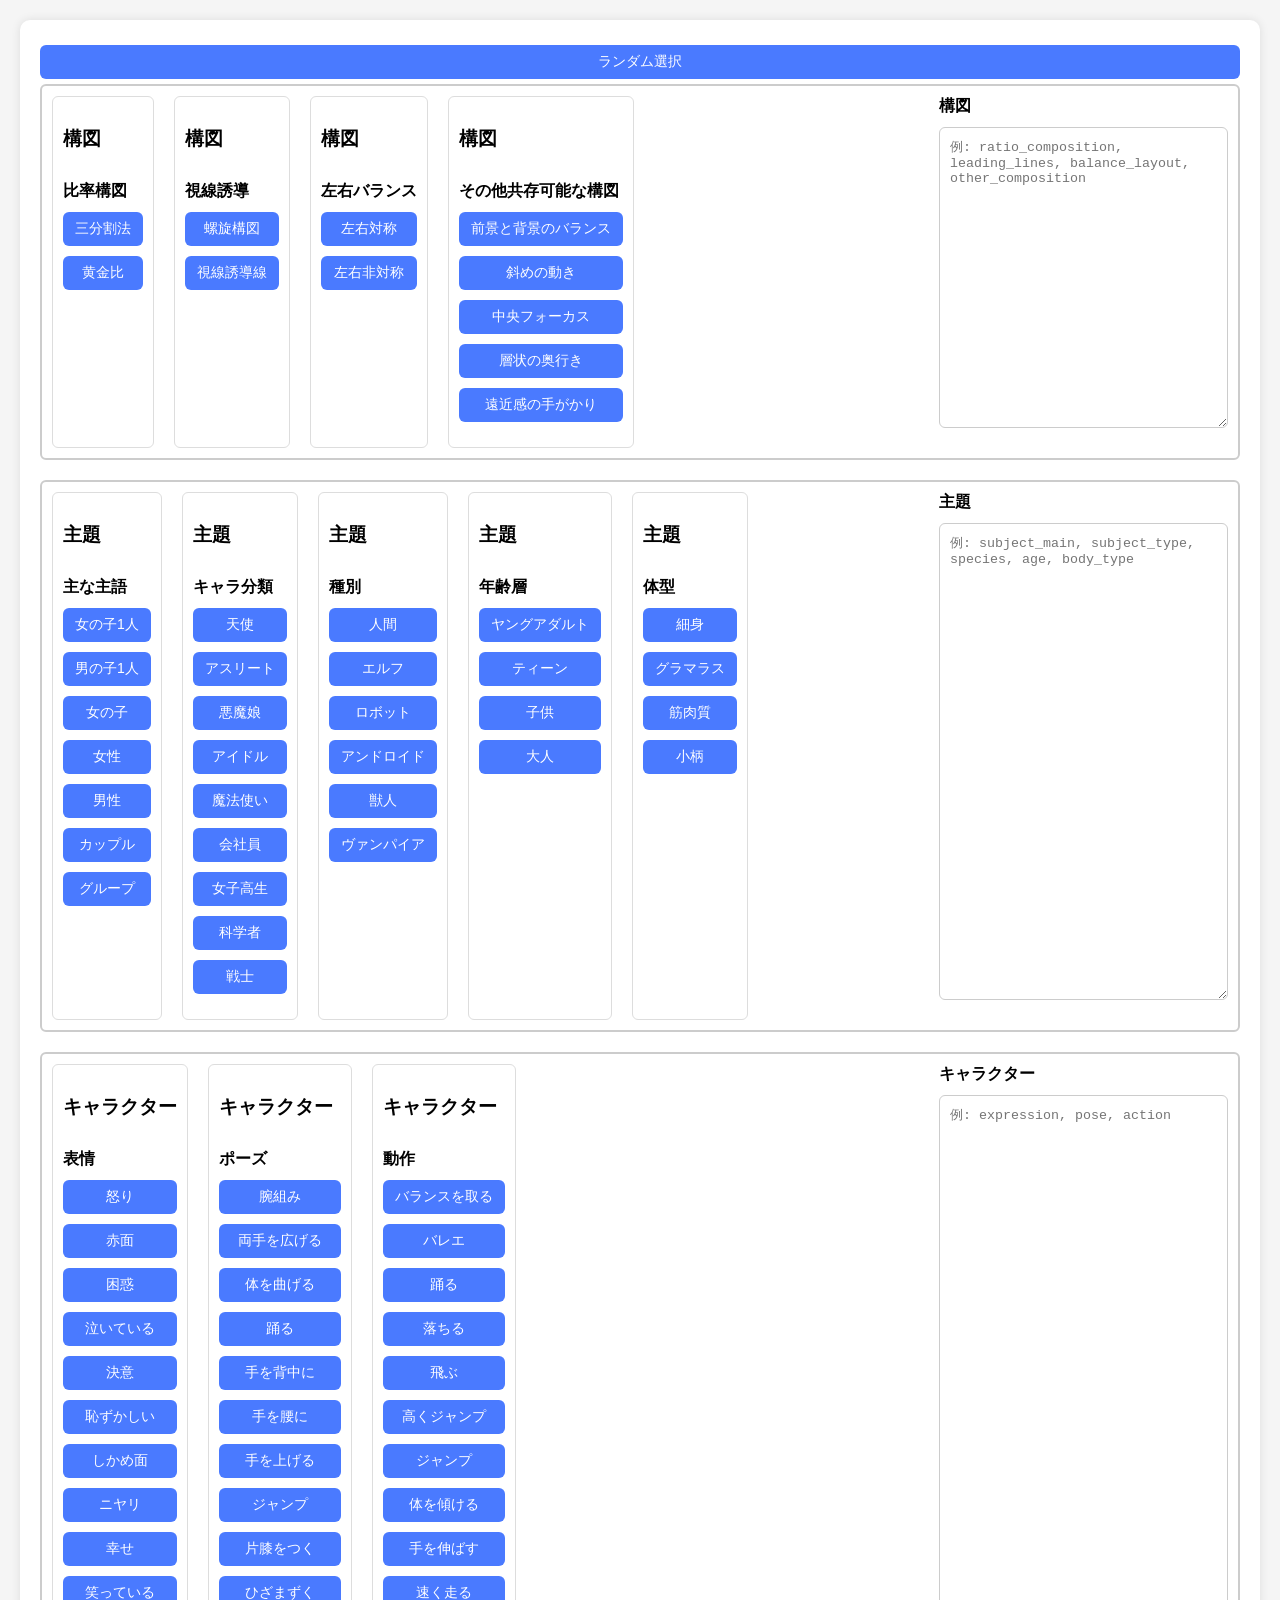
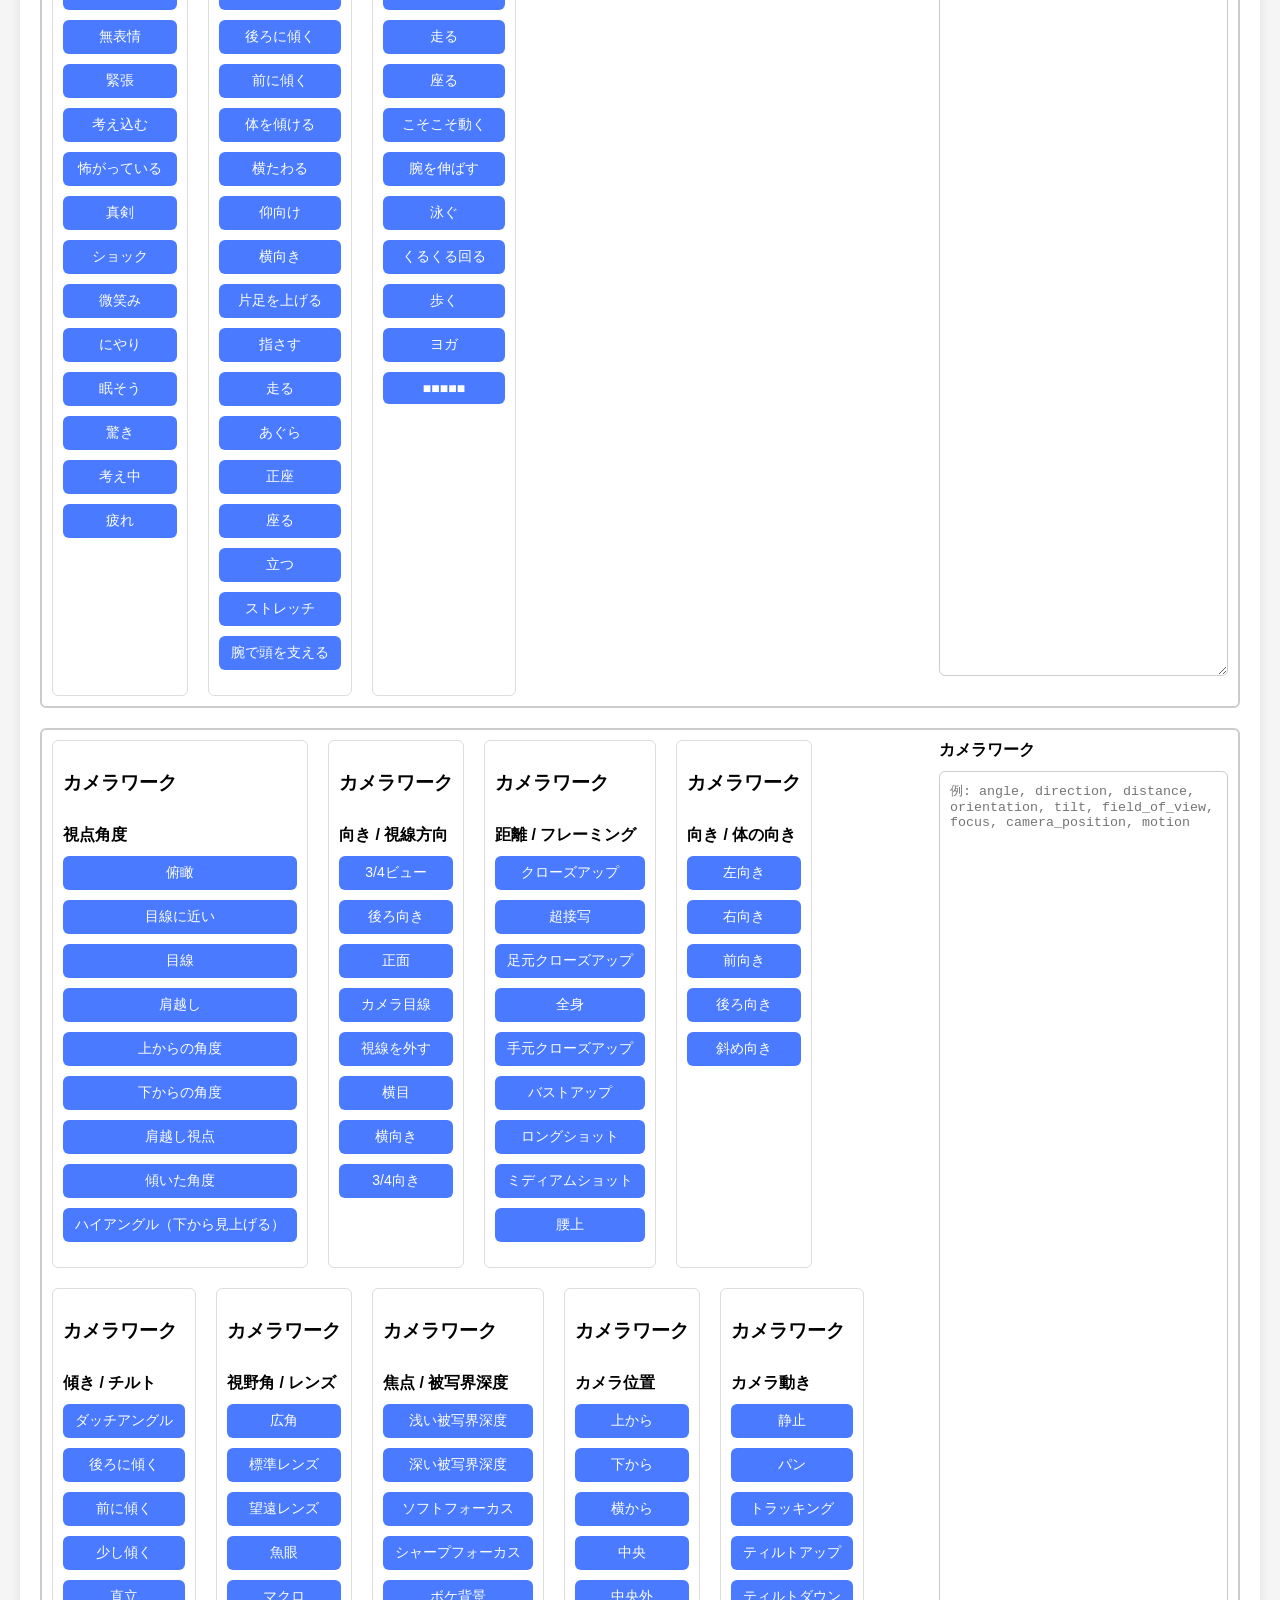
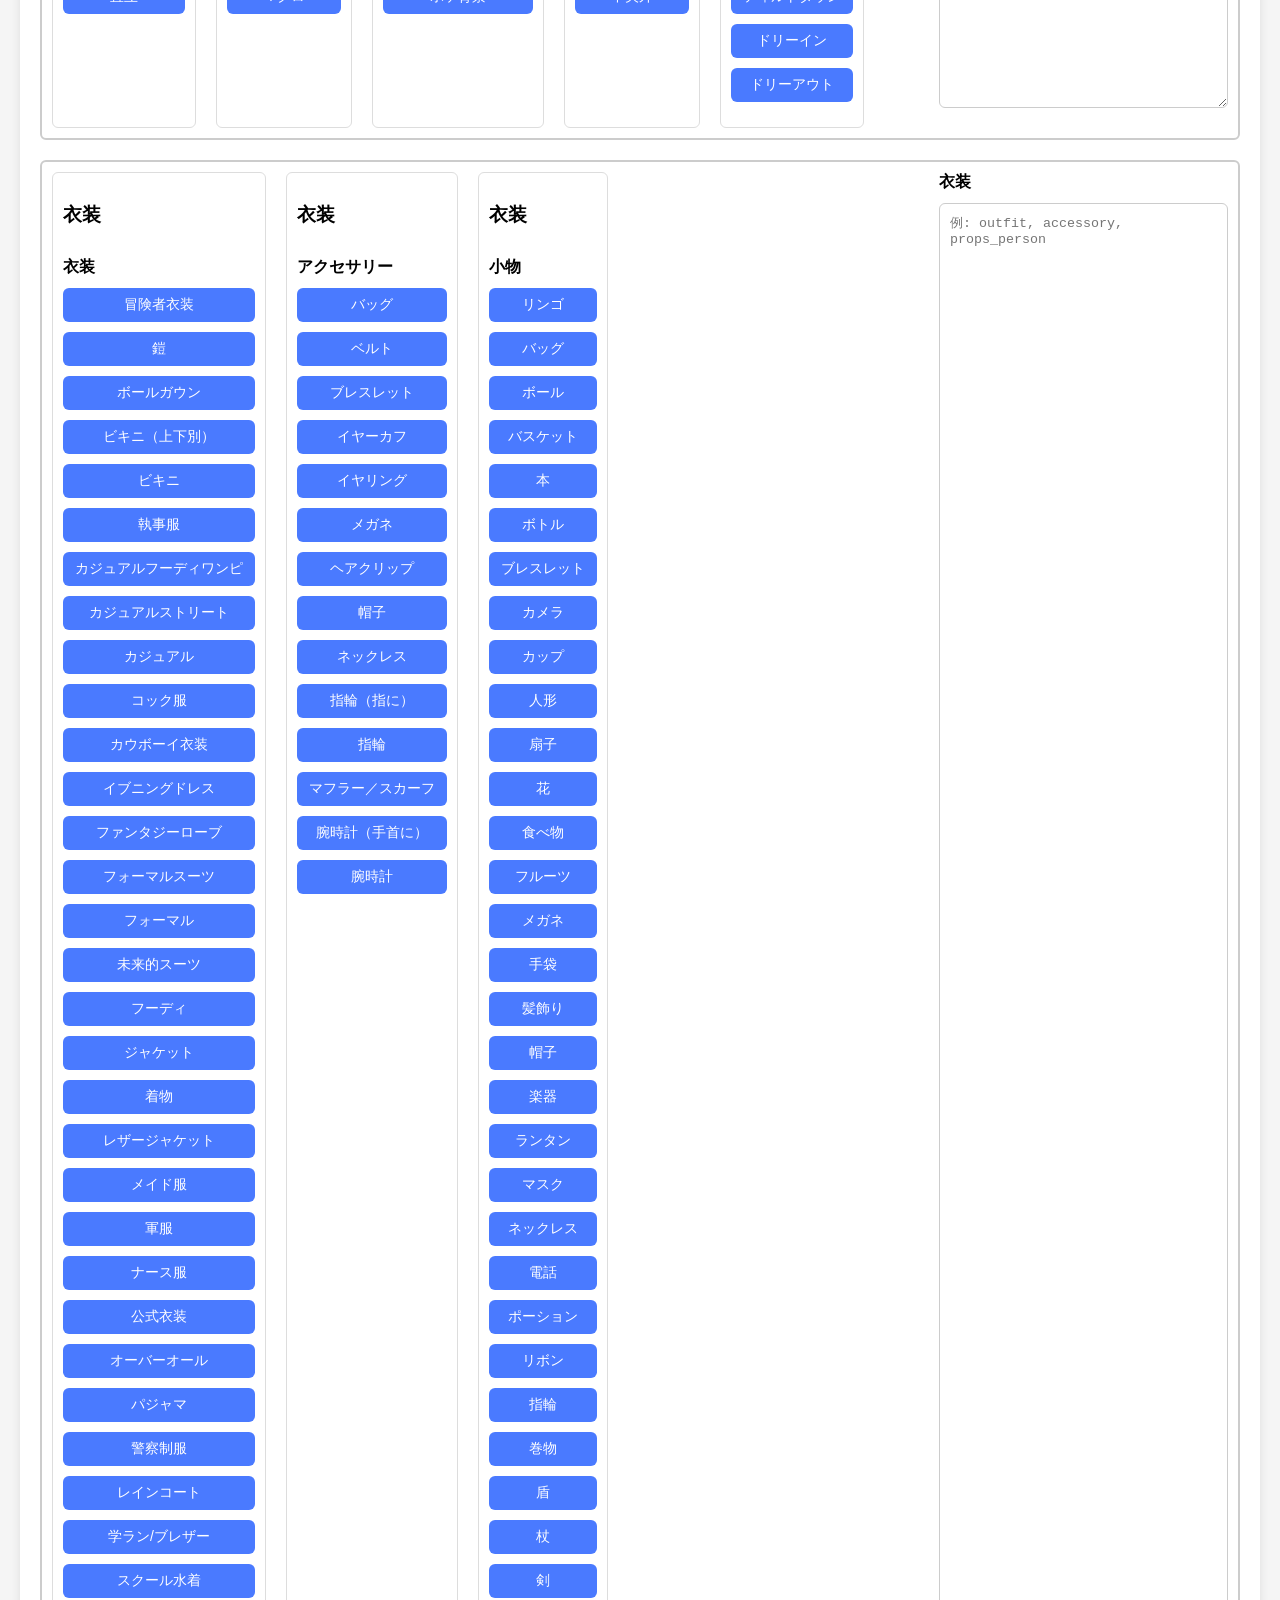
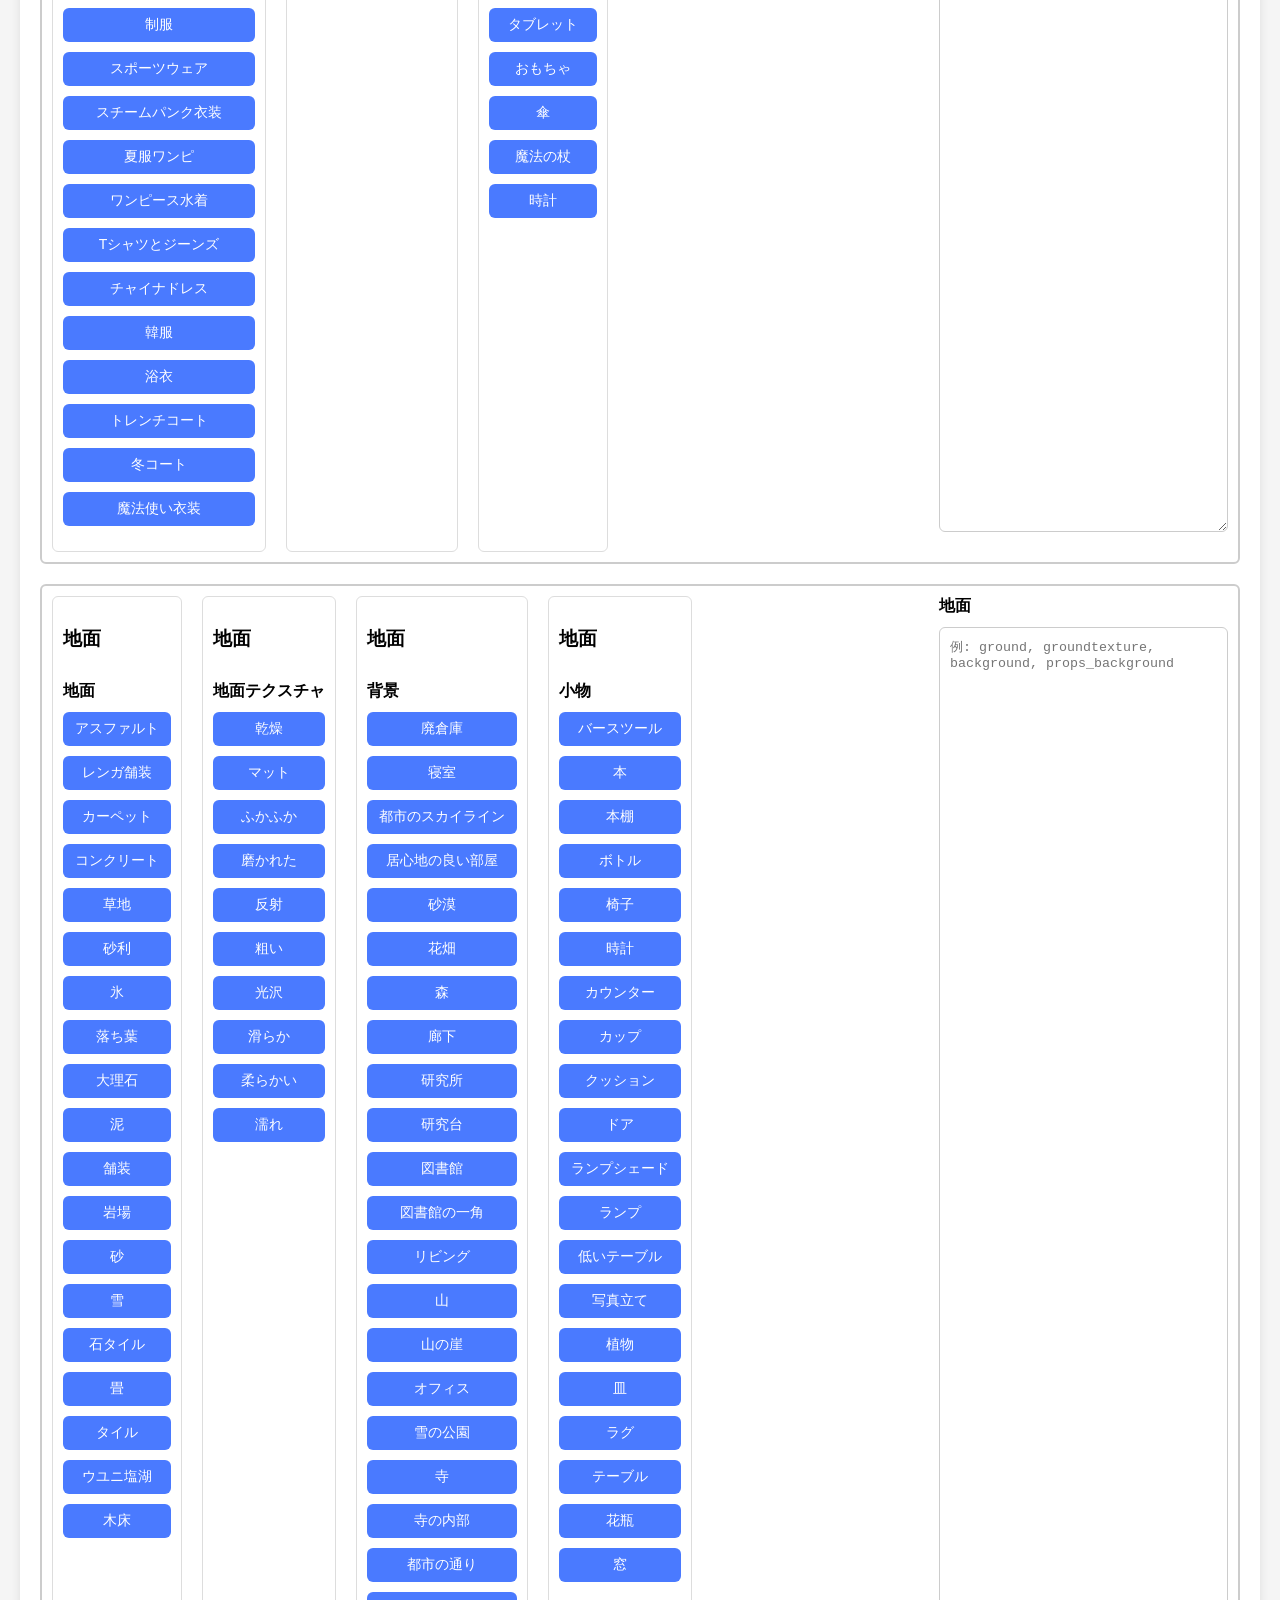
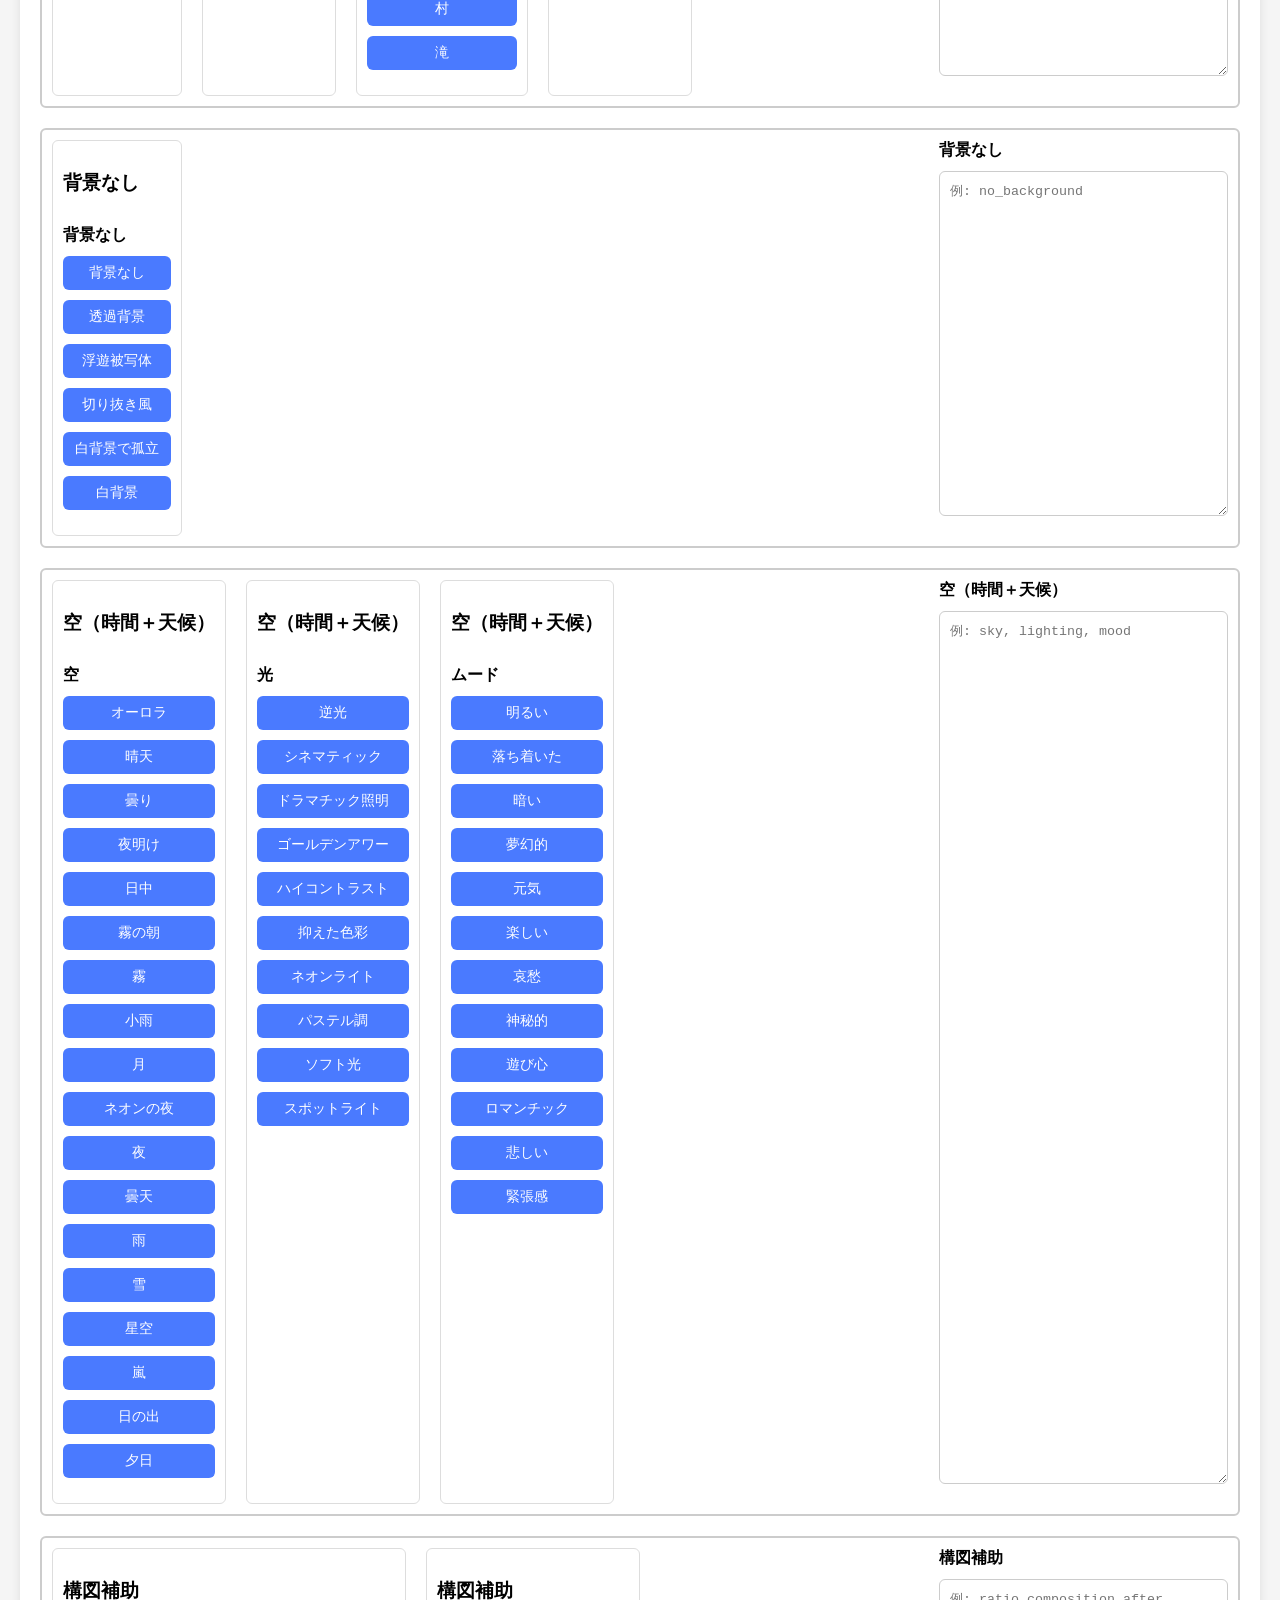
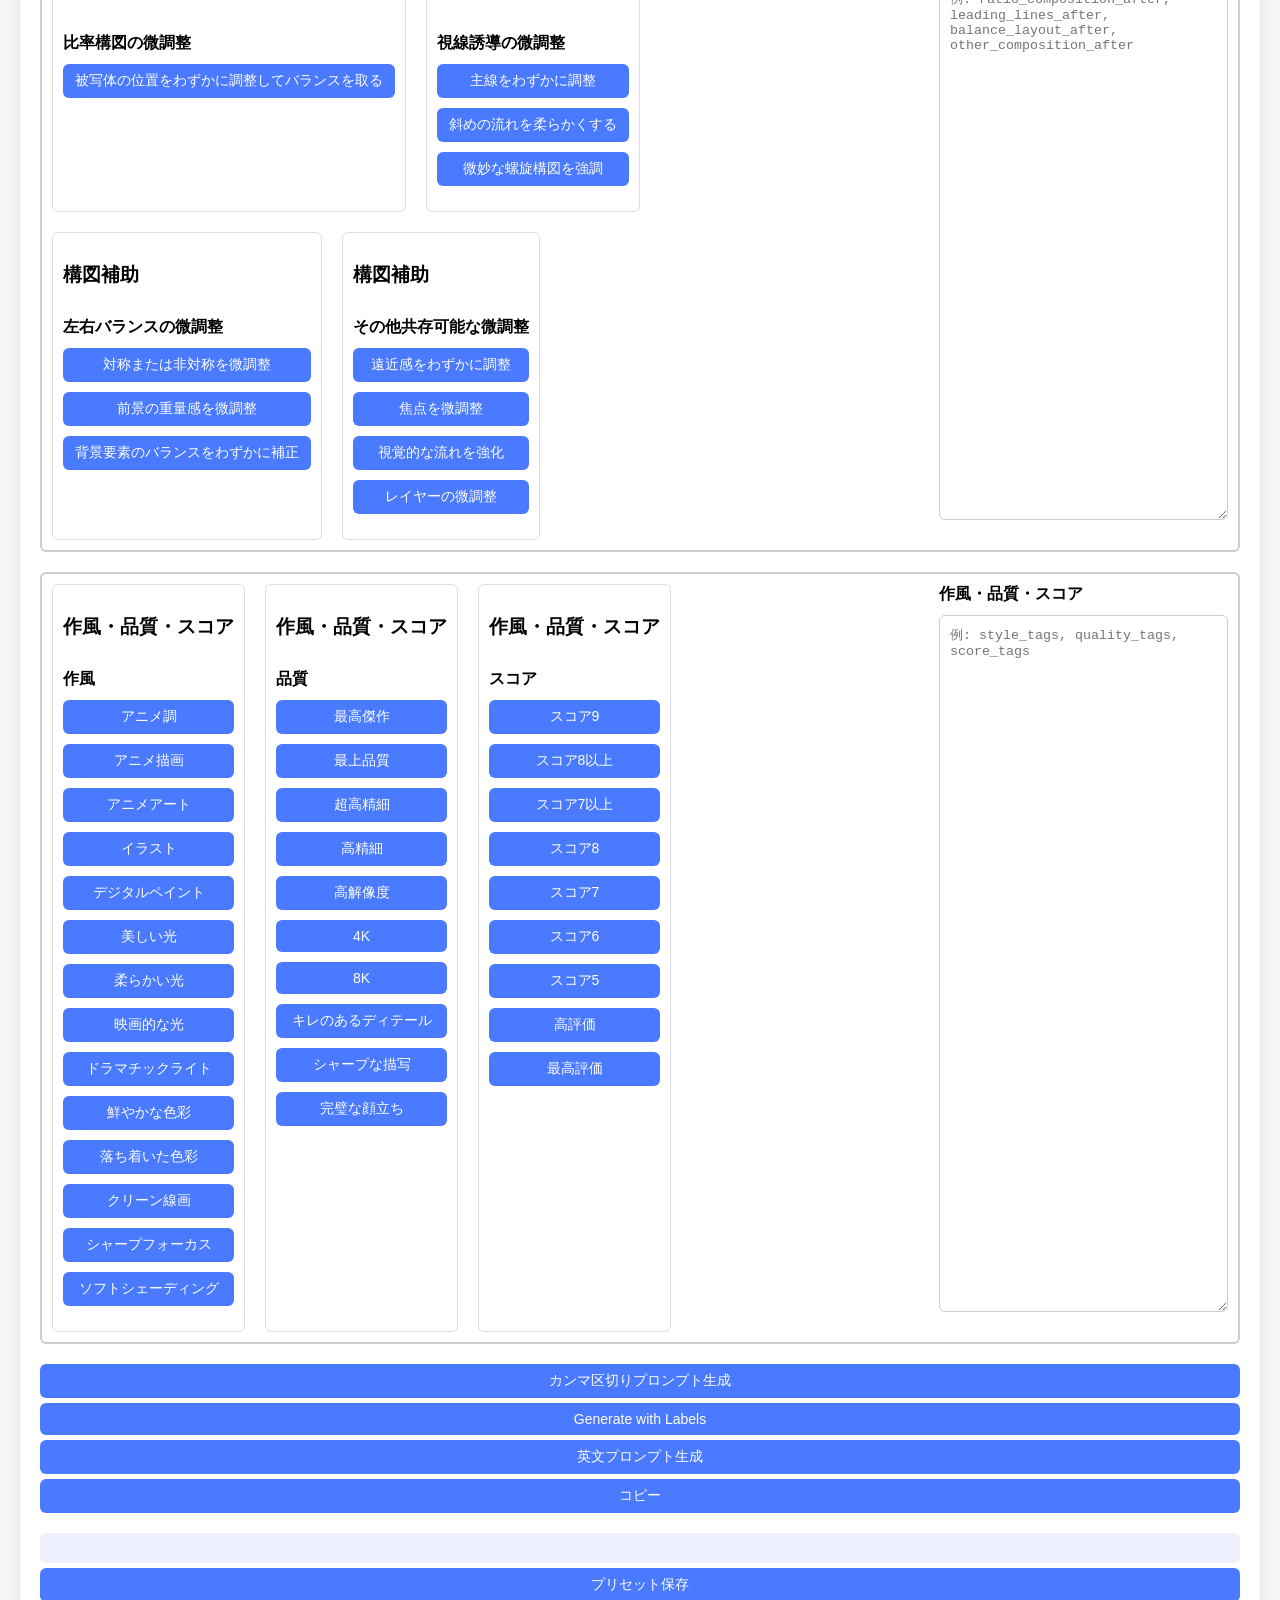
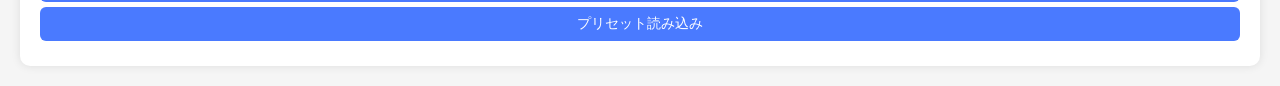
==== commit 27b9ad0e: "ランダム機能、次回から続きをする機能追加" ====
--- a/index.html
+++ b/index.html
@@ -12,11 +12,17 @@
       <div id="ui-root"></div>
 
       <!-- 操作ボタン -->
+      <!-- プリセット保存・読み込み -->
+
       <button id="generate">カンマ区切りプロンプト生成</button>
       <button id="generateLabel">Generate with Labels</button>
       <button id="generateEnglish">英文プロンプト生成</button>
       <button id="copy">コピー</button>
       <div class="output" id="output"></div>
+      <!-- プリセット読み込み結果表示用 -->
+      <button id="savePreset">プリセット保存</button>
+      <button id="loadPreset">プリセット読み込み</button>
+      <div class="preset-output" id="presetOutput"></div>
     </div>
 
     <script type="module" src="js/script.js"></script>
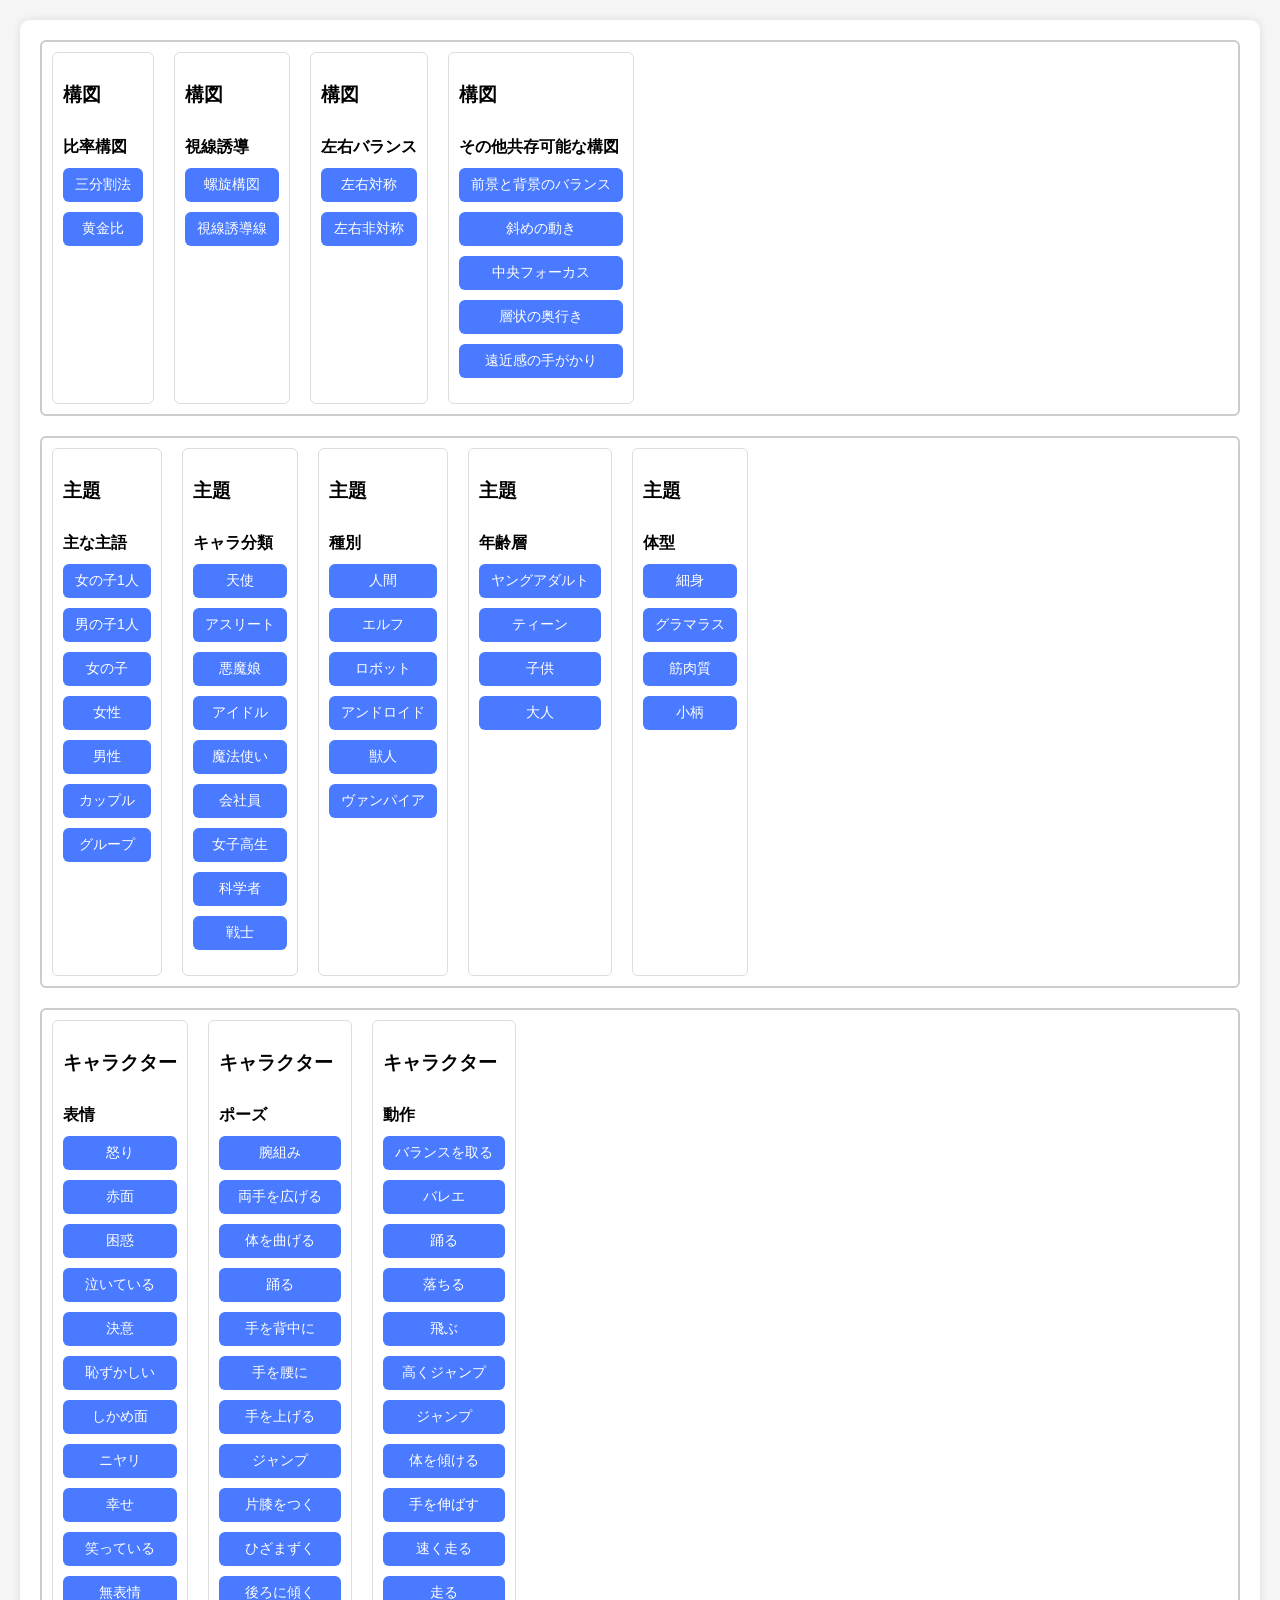
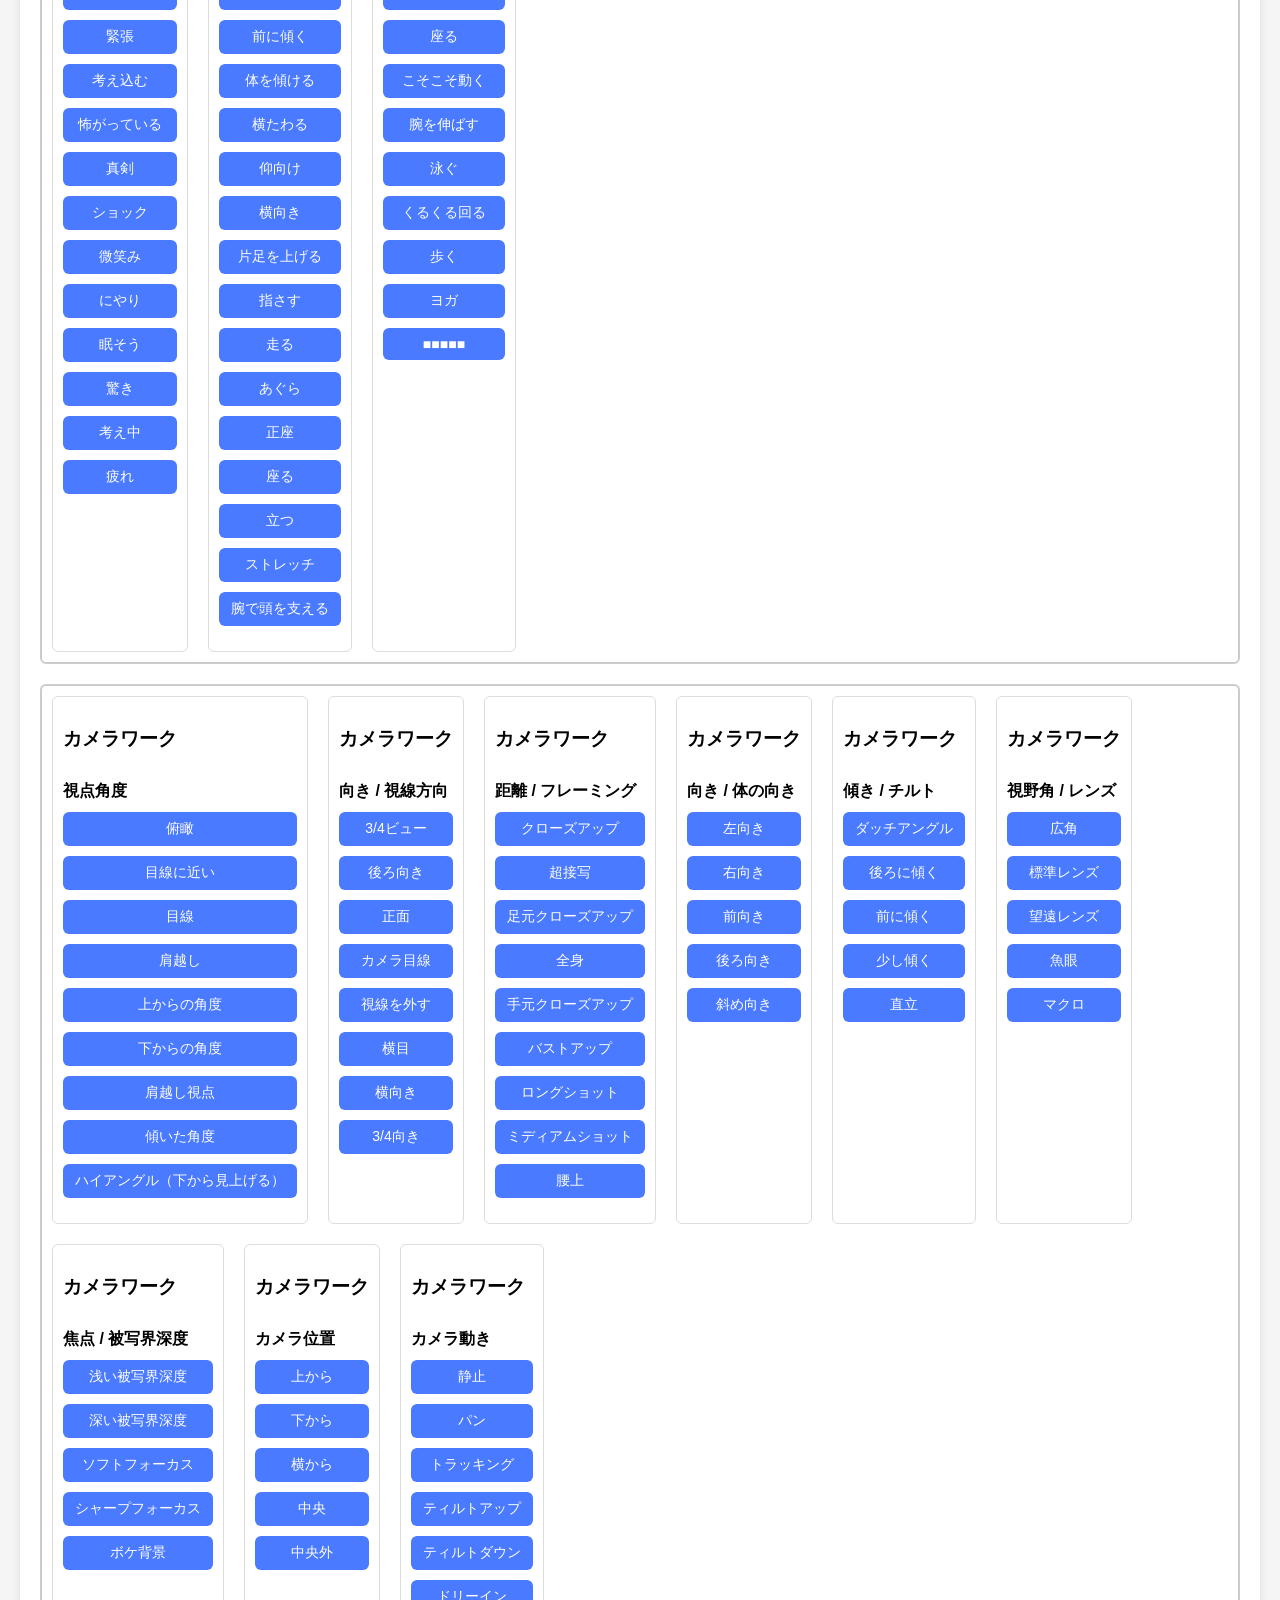
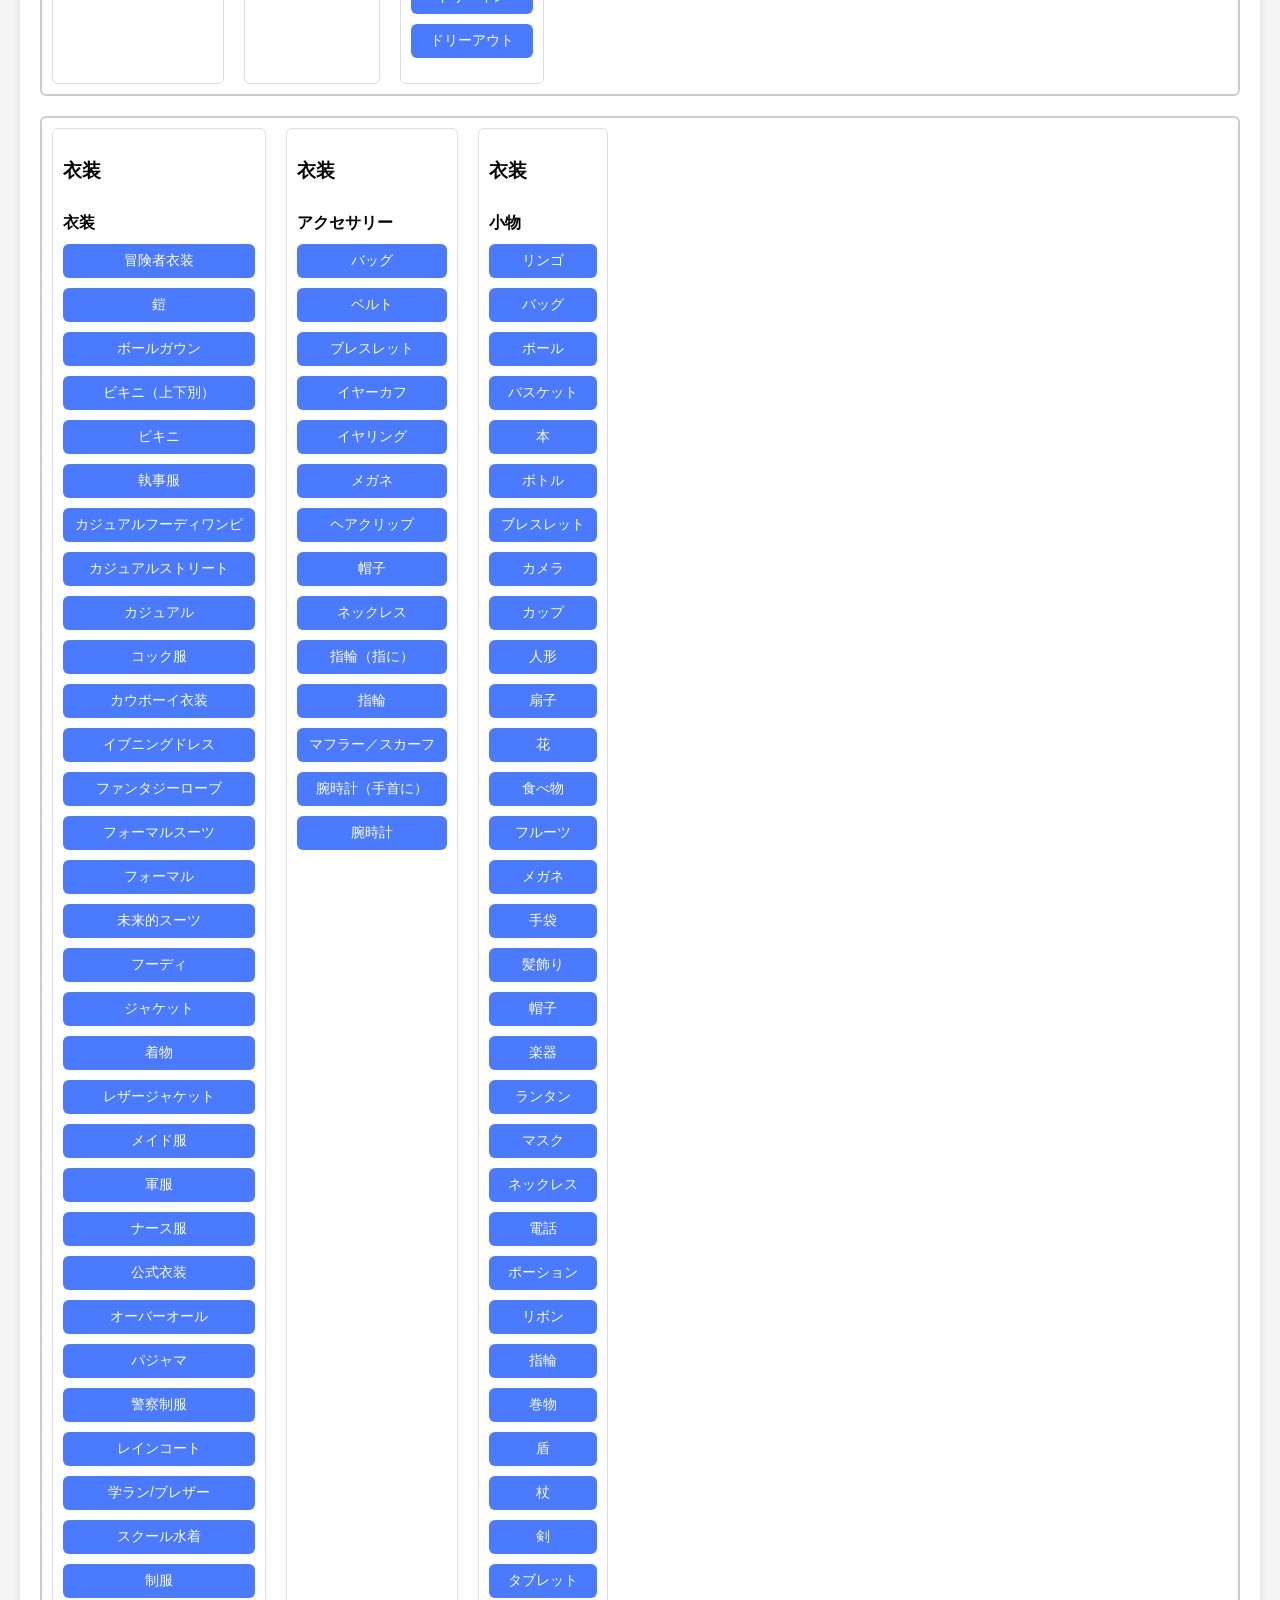
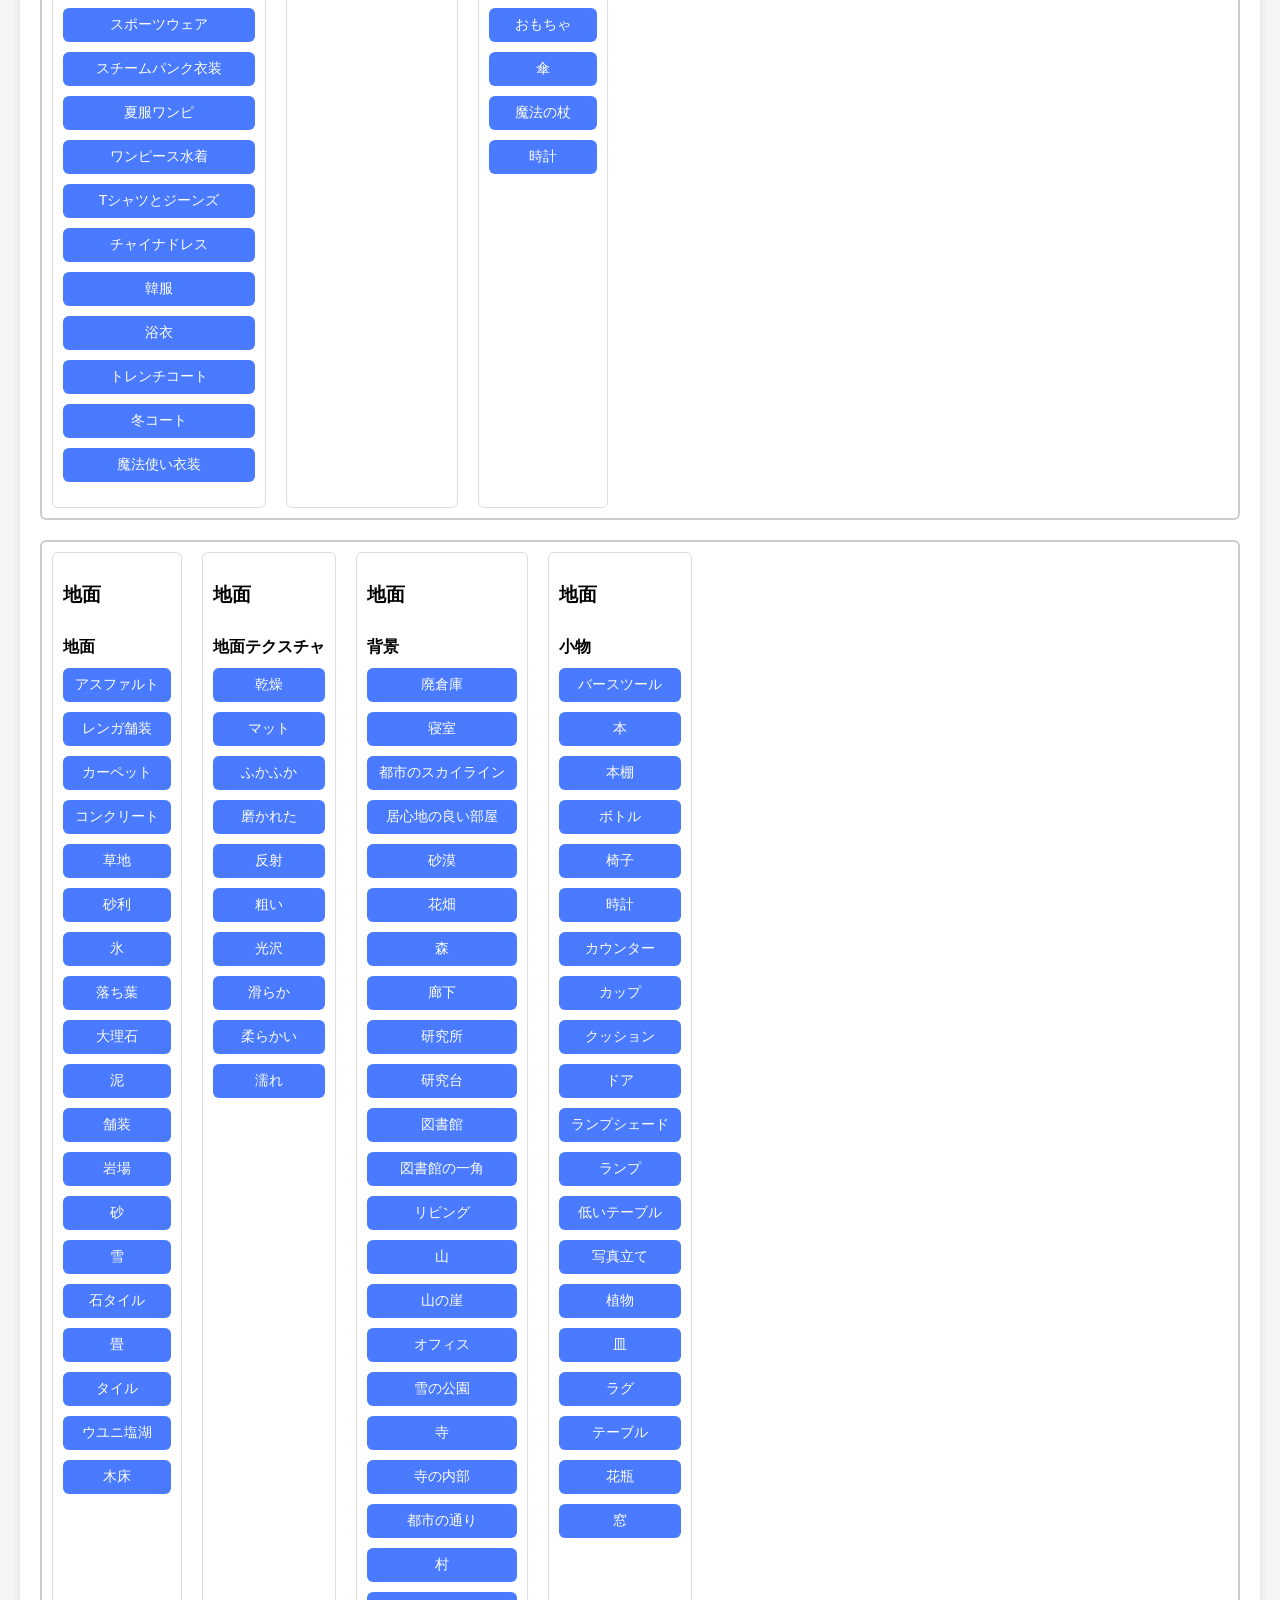
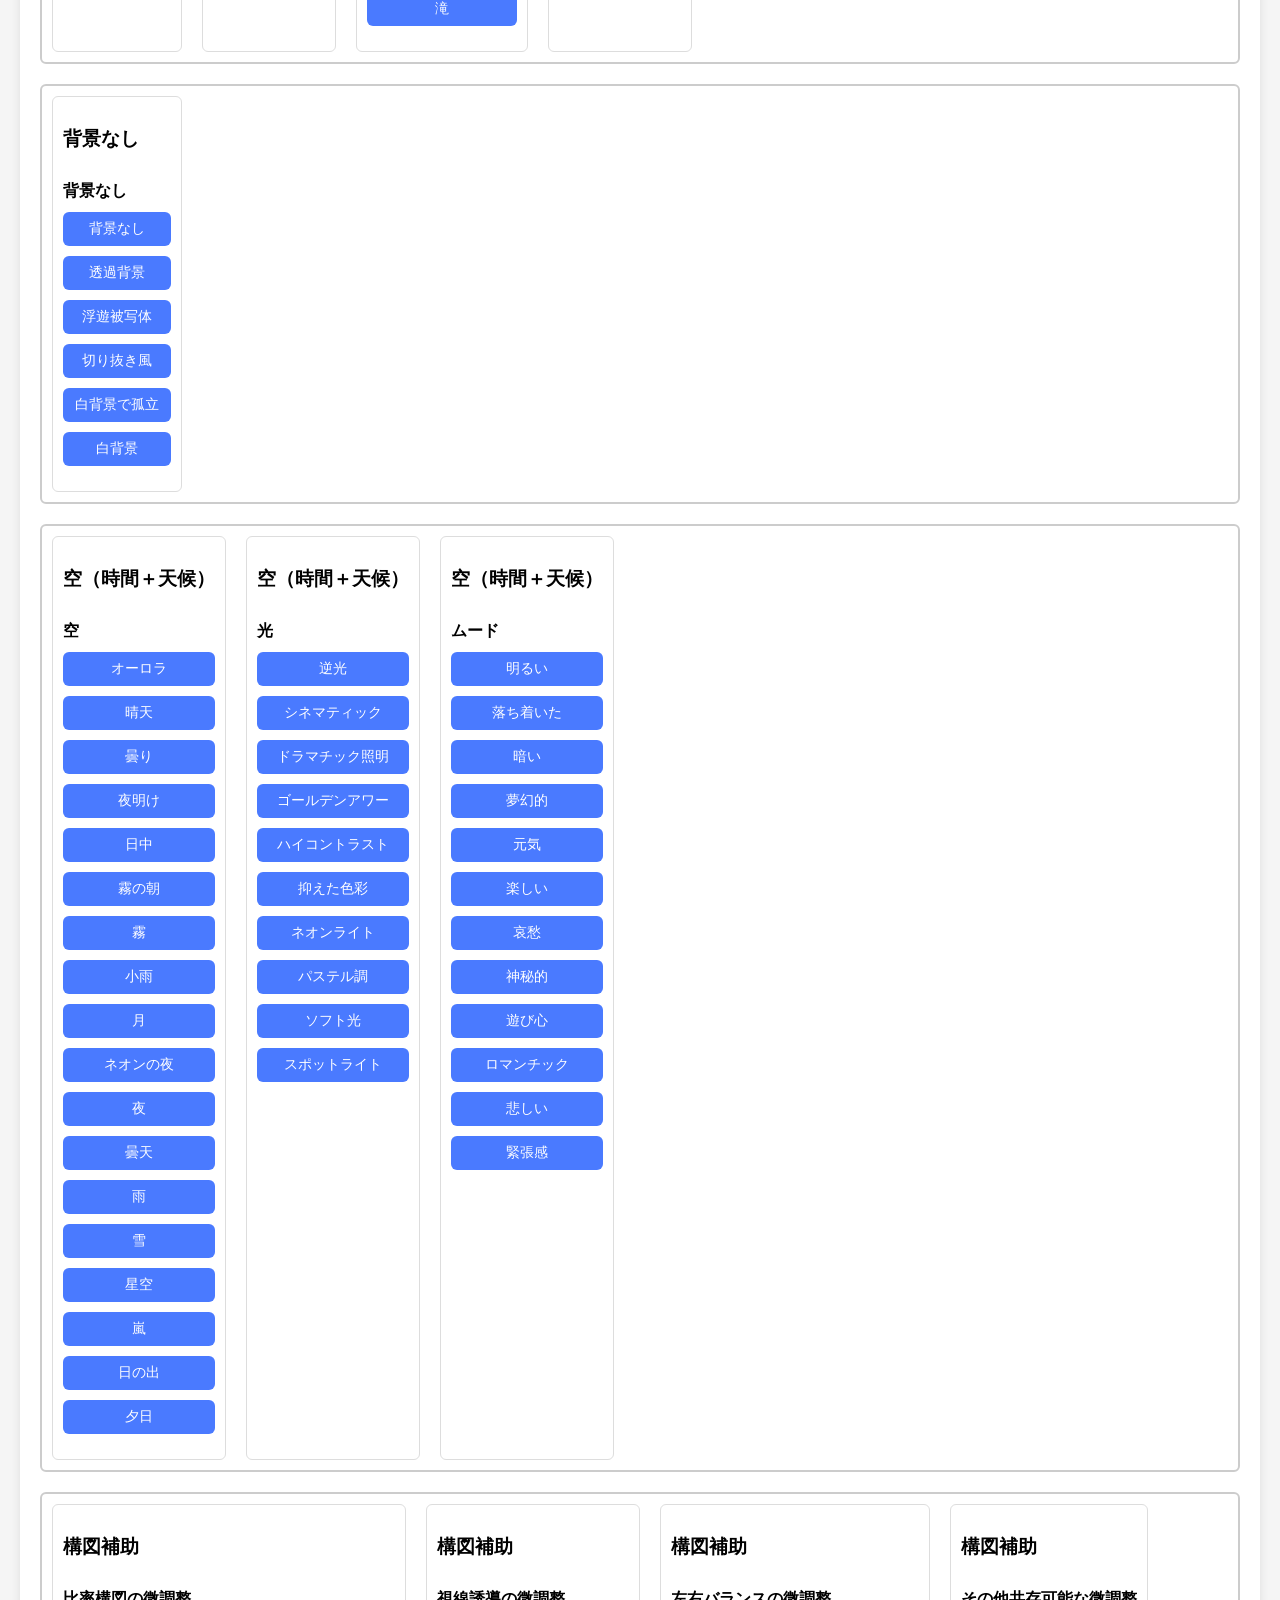
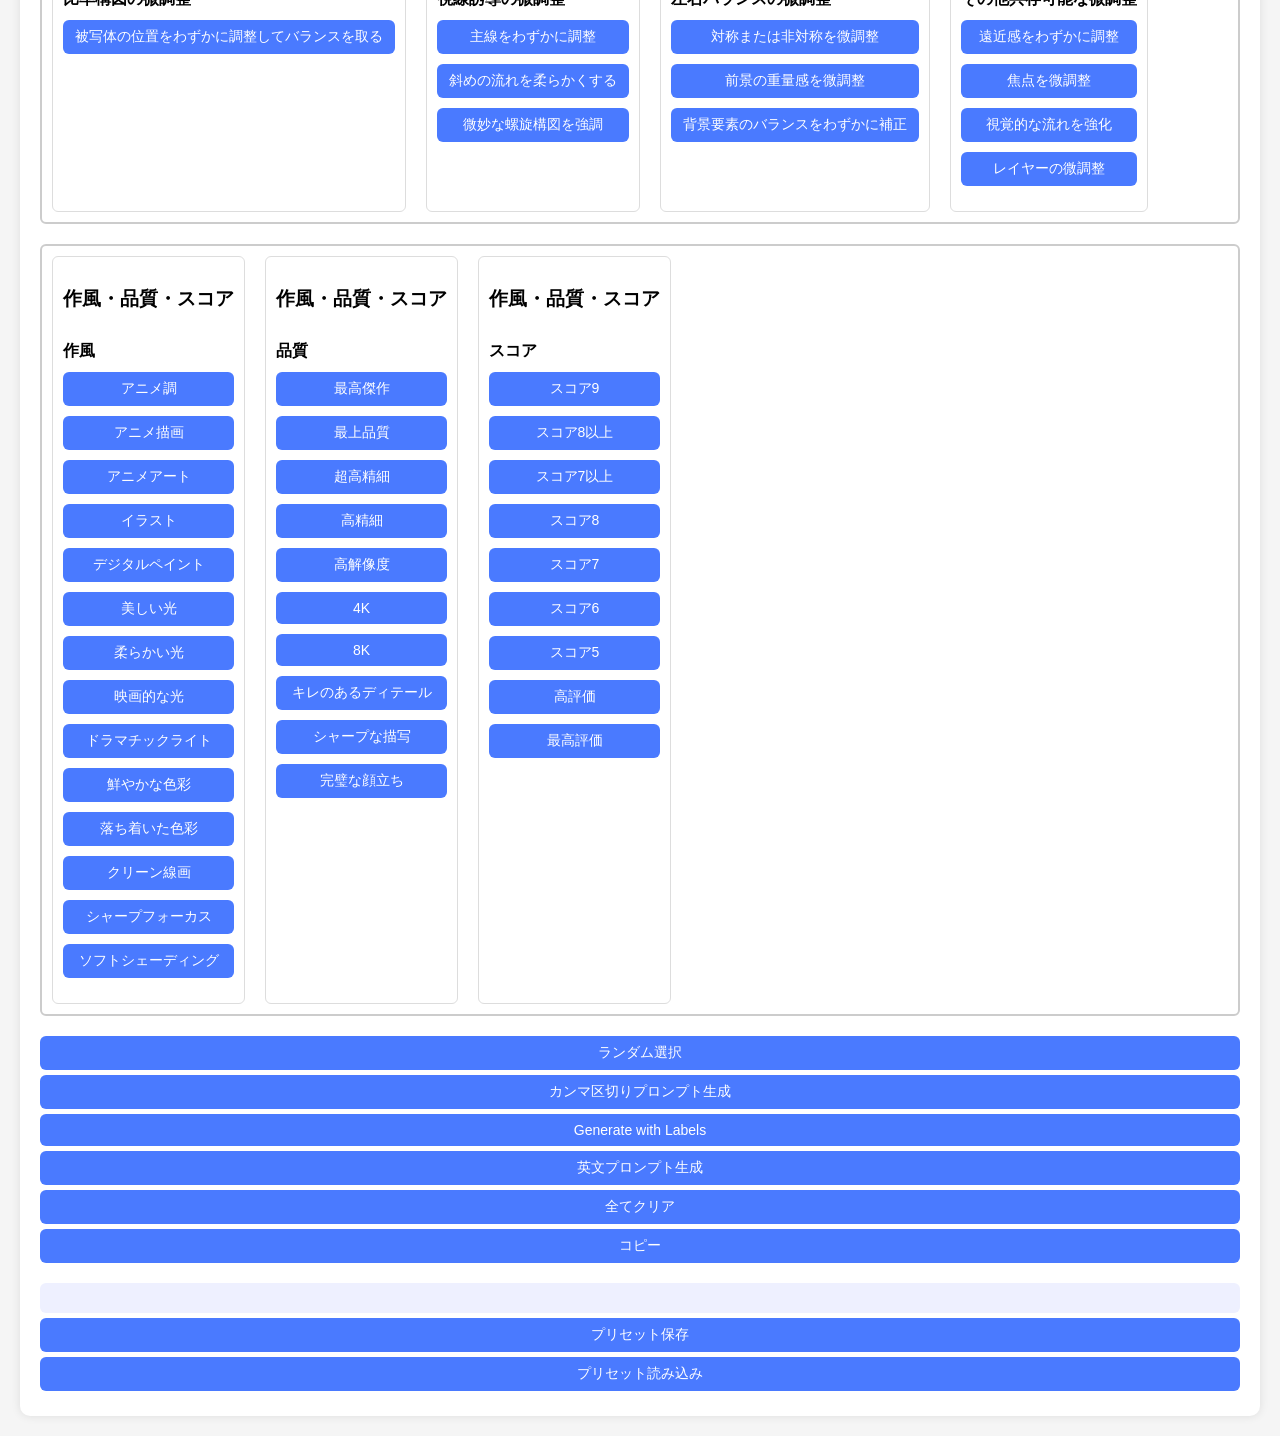
==== commit 8e9b3475: "テキストエリアを削除" ====
--- a/index.html
+++ b/index.html
@@ -17,6 +17,7 @@
       <button id="generate">カンマ区切りプロンプト生成</button>
       <button id="generateLabel">Generate with Labels</button>
       <button id="generateEnglish">英文プロンプト生成</button>
+      <button id="clearAll">全てクリア</button>
       <button id="copy">コピー</button>
       <div class="output" id="output"></div>
       <!-- プリセット読み込み結果表示用 -->
--- a/css/style.css
+++ b/css/style.css
@@ -25,16 +25,9 @@
 }
 
 .left-column {
-  flex: 3;
   display: flex; /* keyword-list を横並びに */
   flex-wrap: wrap; /* 幅が足りなければ折り返す */
   gap: 20px; /* keyword-list 間の隙間 */
-}
-
-.right-column {
-  flex: 1;
-  display: flex;
-  flex-direction: column;
 }
 
 label {
@@ -97,6 +90,9 @@
 
 .sub-group h4 {
   margin-bottom: 5px;
+  display: flex;
+  justify-content: space-between;
+  align-items: center;
 }
 
 .sub-group button {
@@ -119,3 +115,10 @@
   padding: 15px;
   border-radius: 6px;
 }
+
+/* 折りたたみ孫グループ */
+.sub-subgroups {
+  margin-left: 15px;
+  border-left: 2px dashed #ccc;
+  padding-left: 10px;
+}
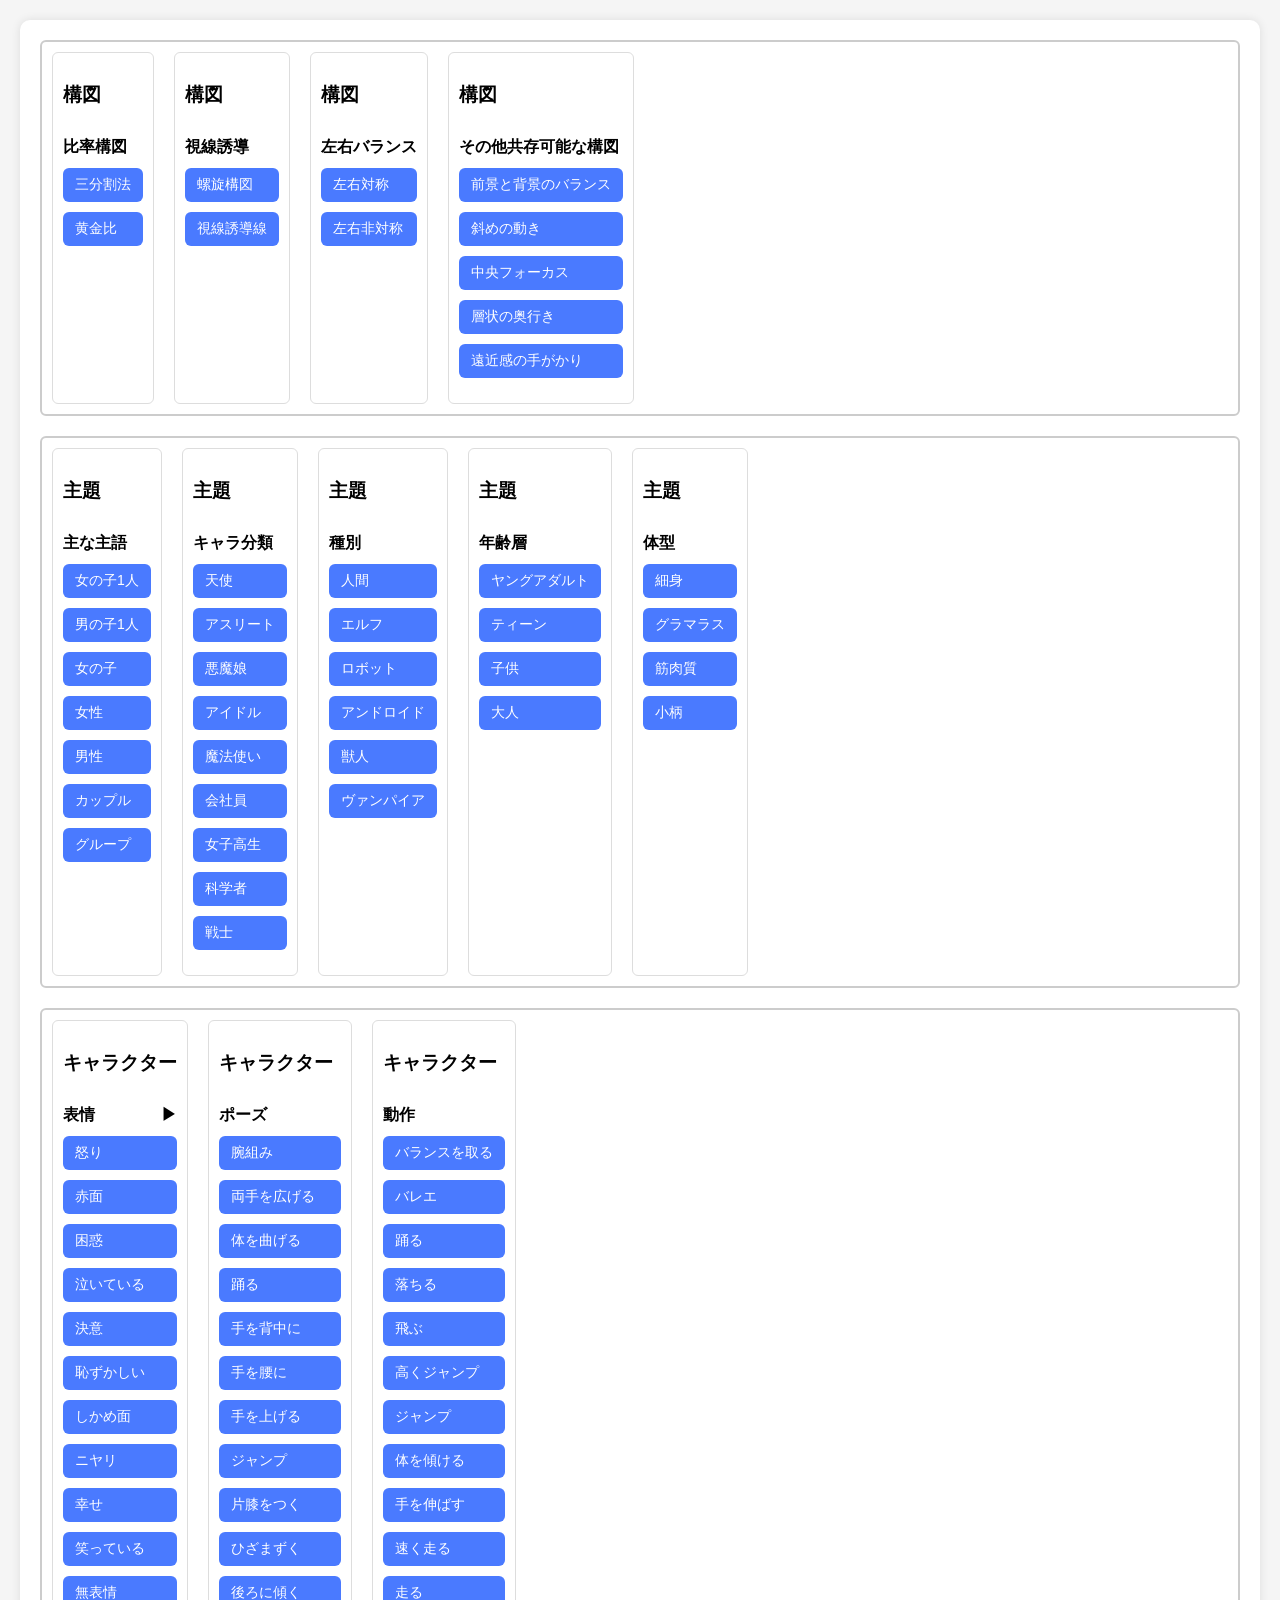
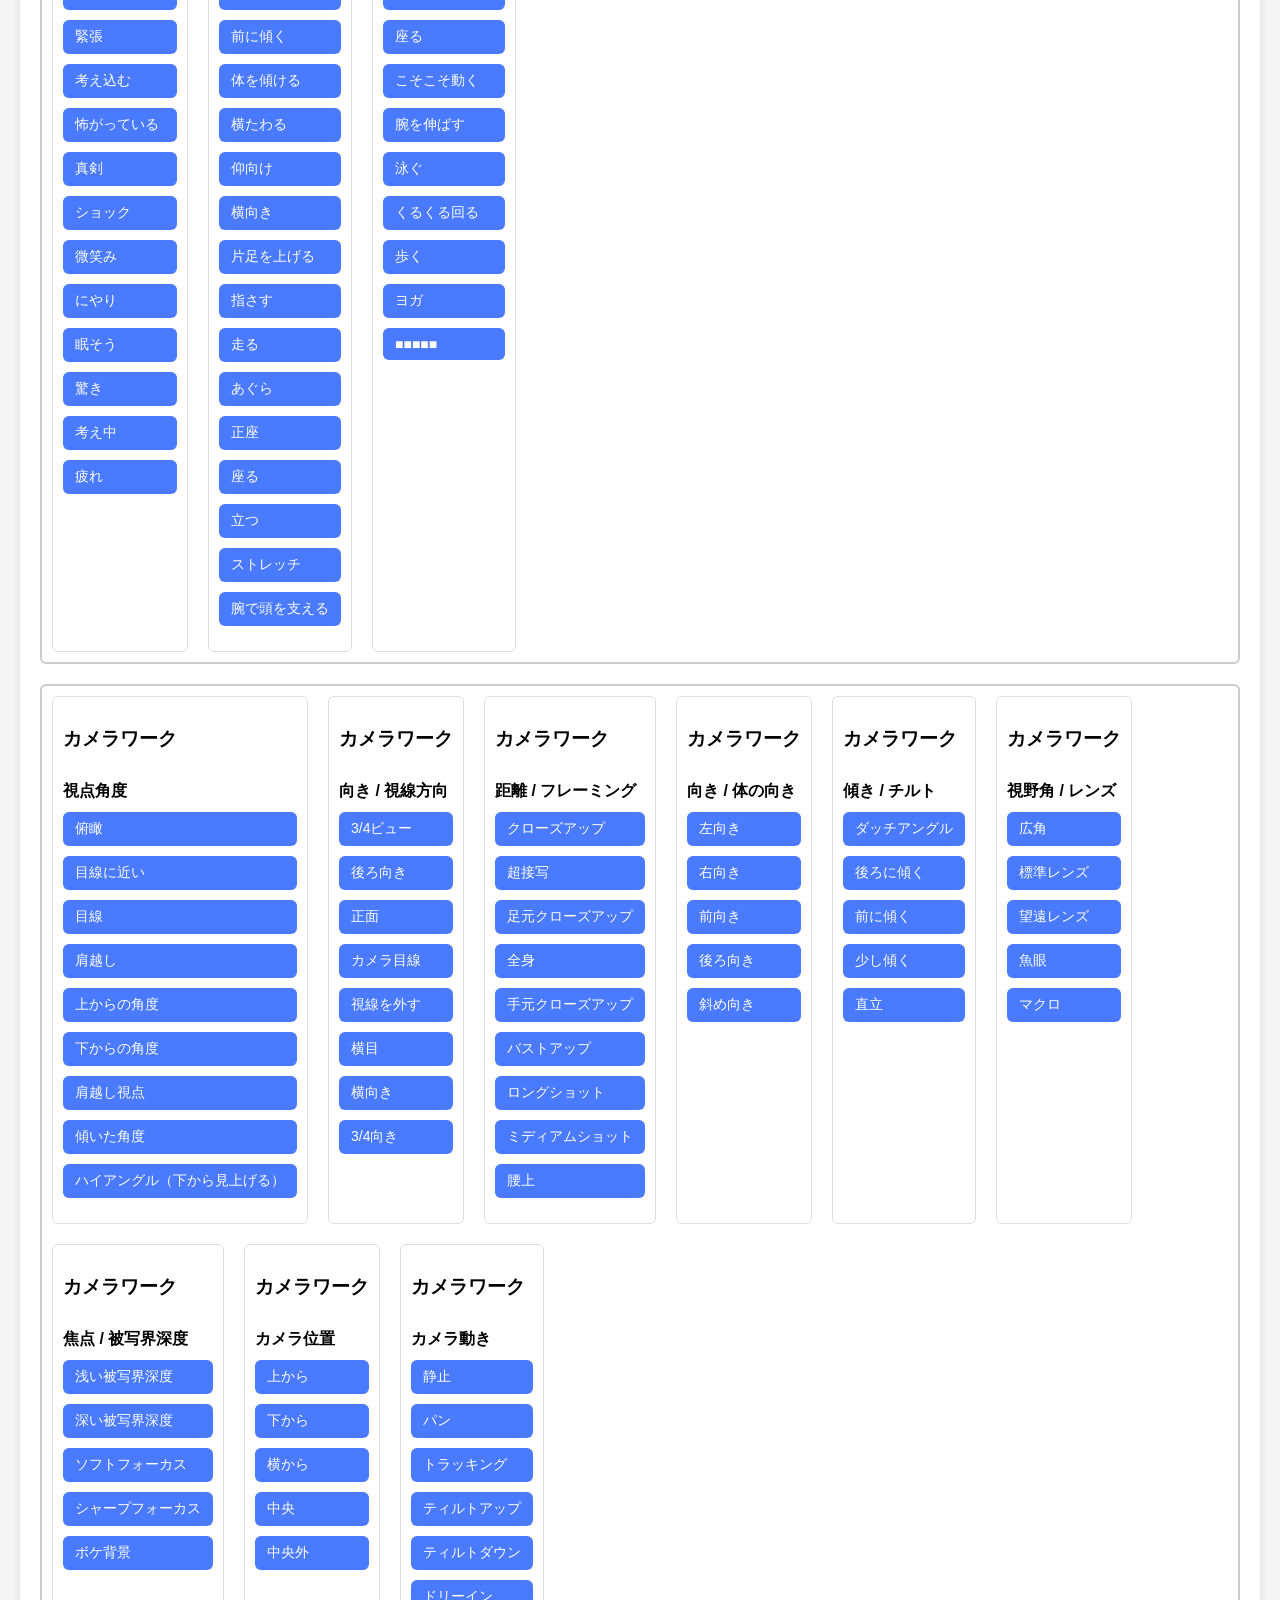
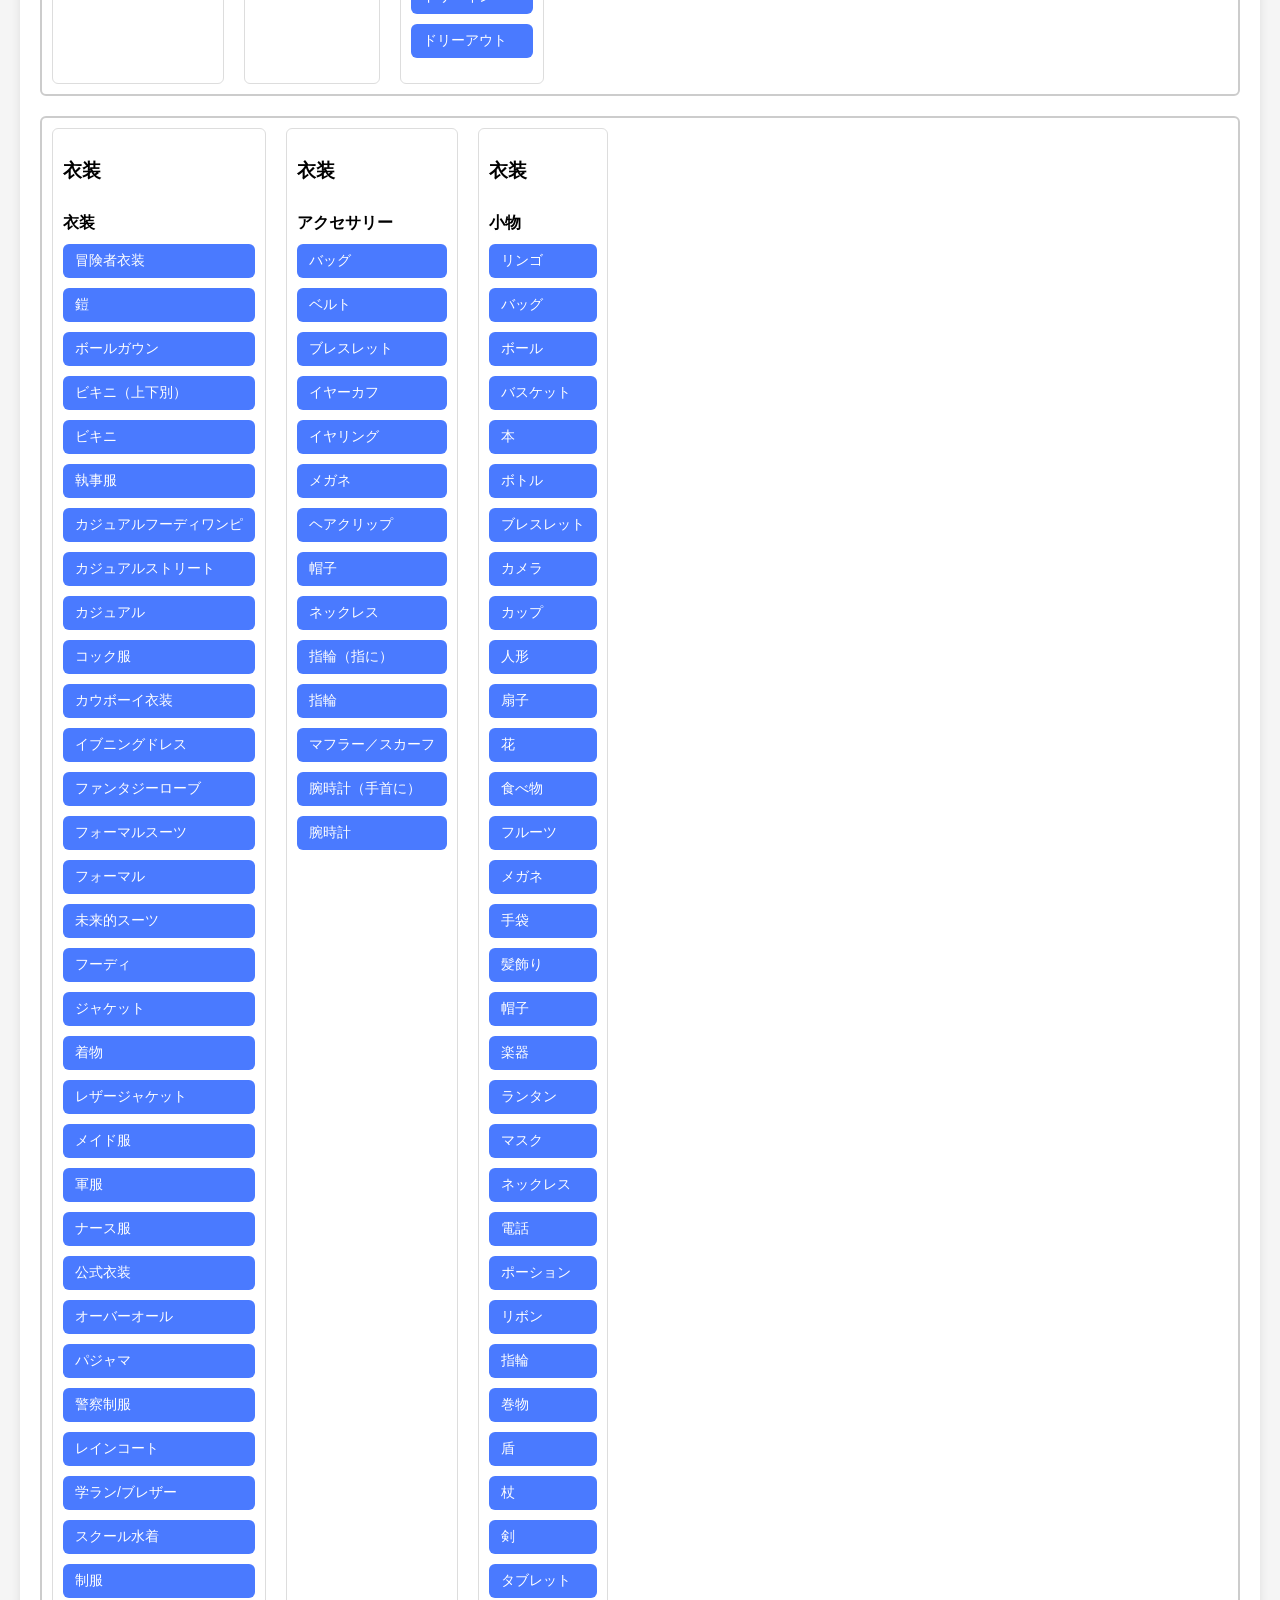
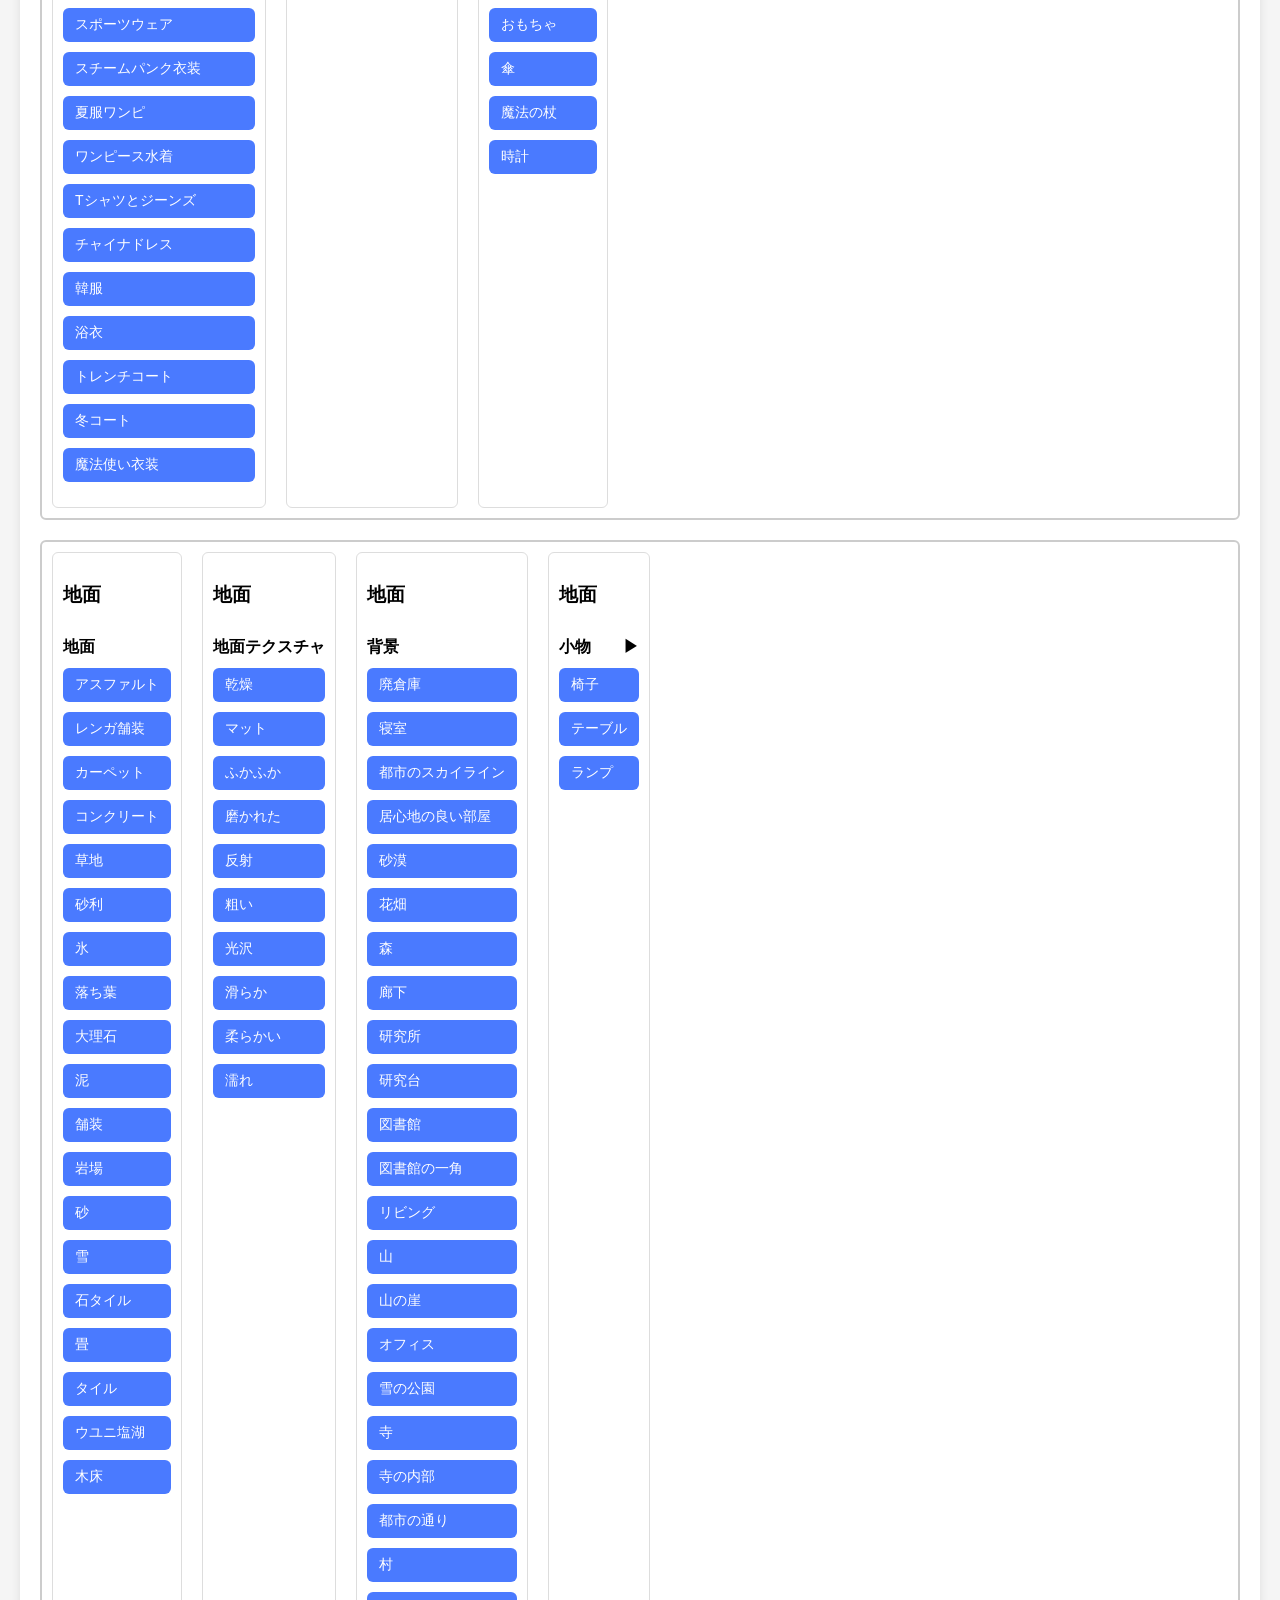
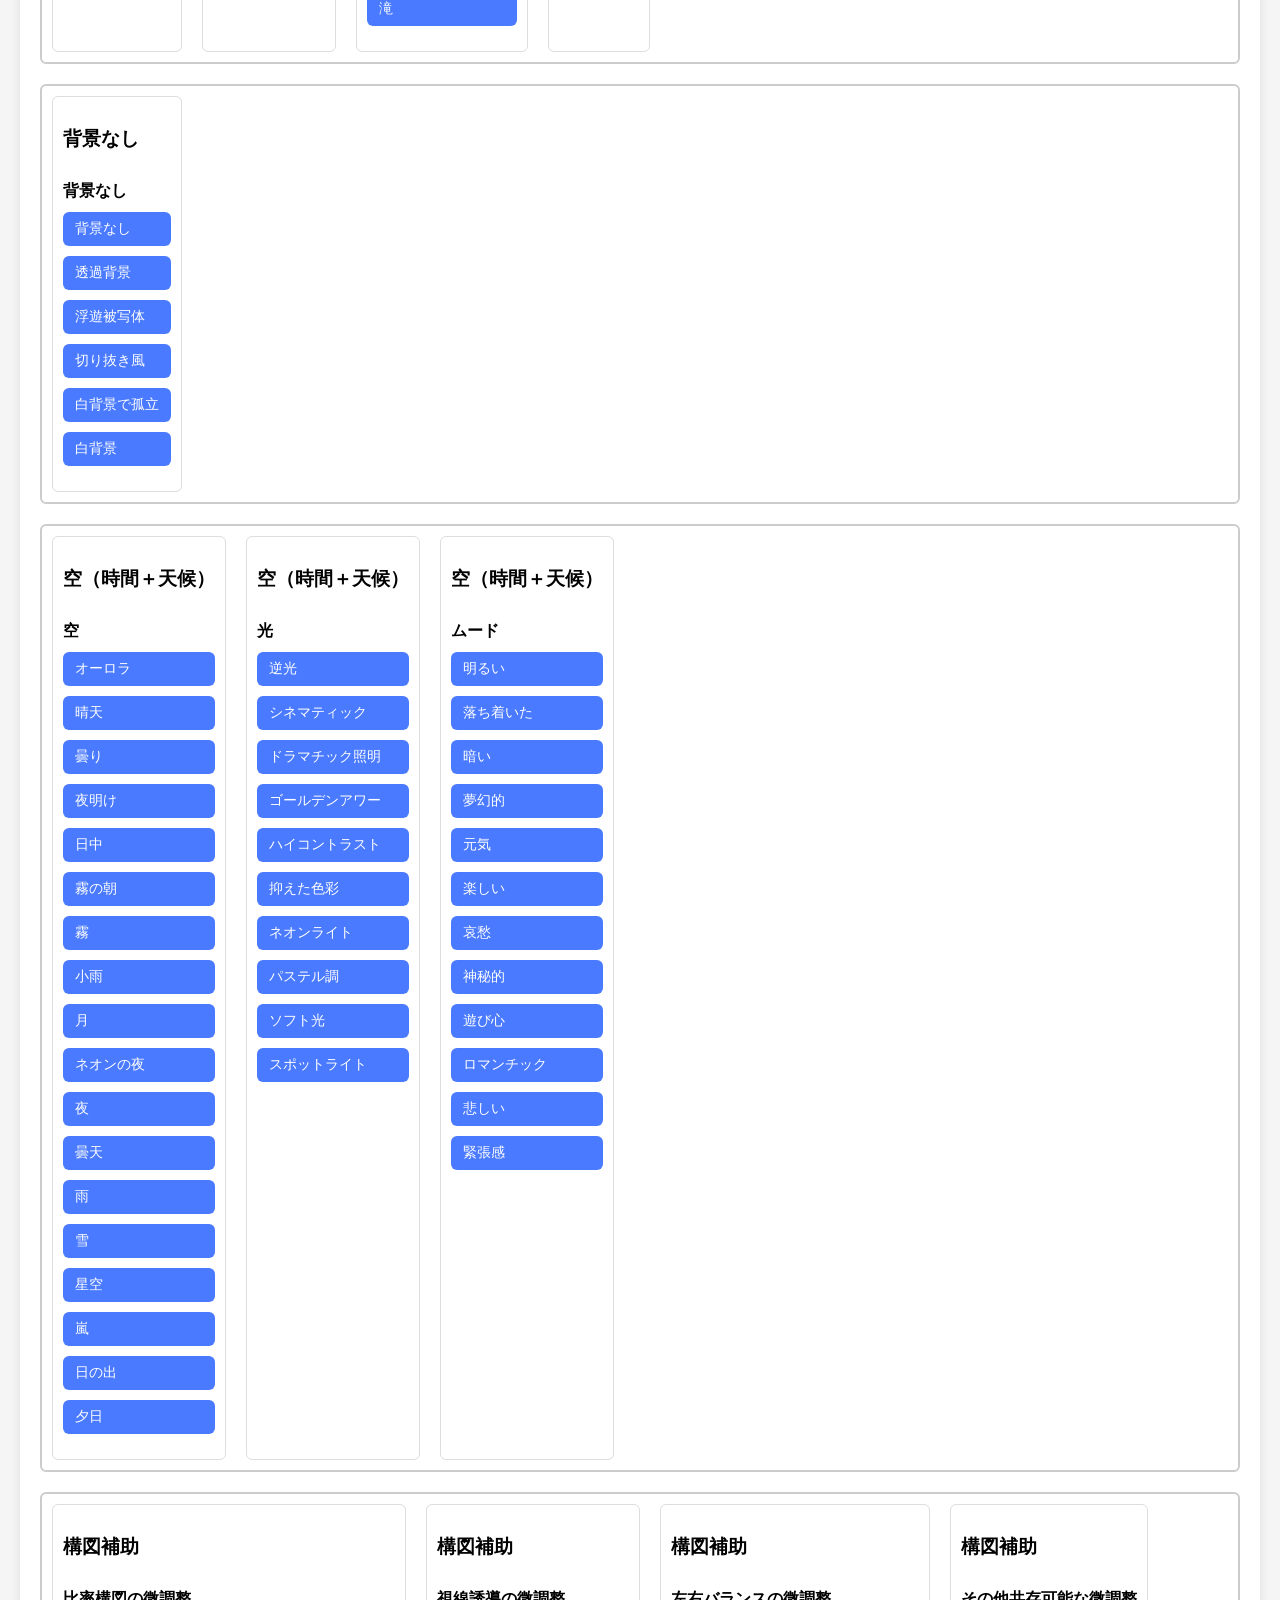
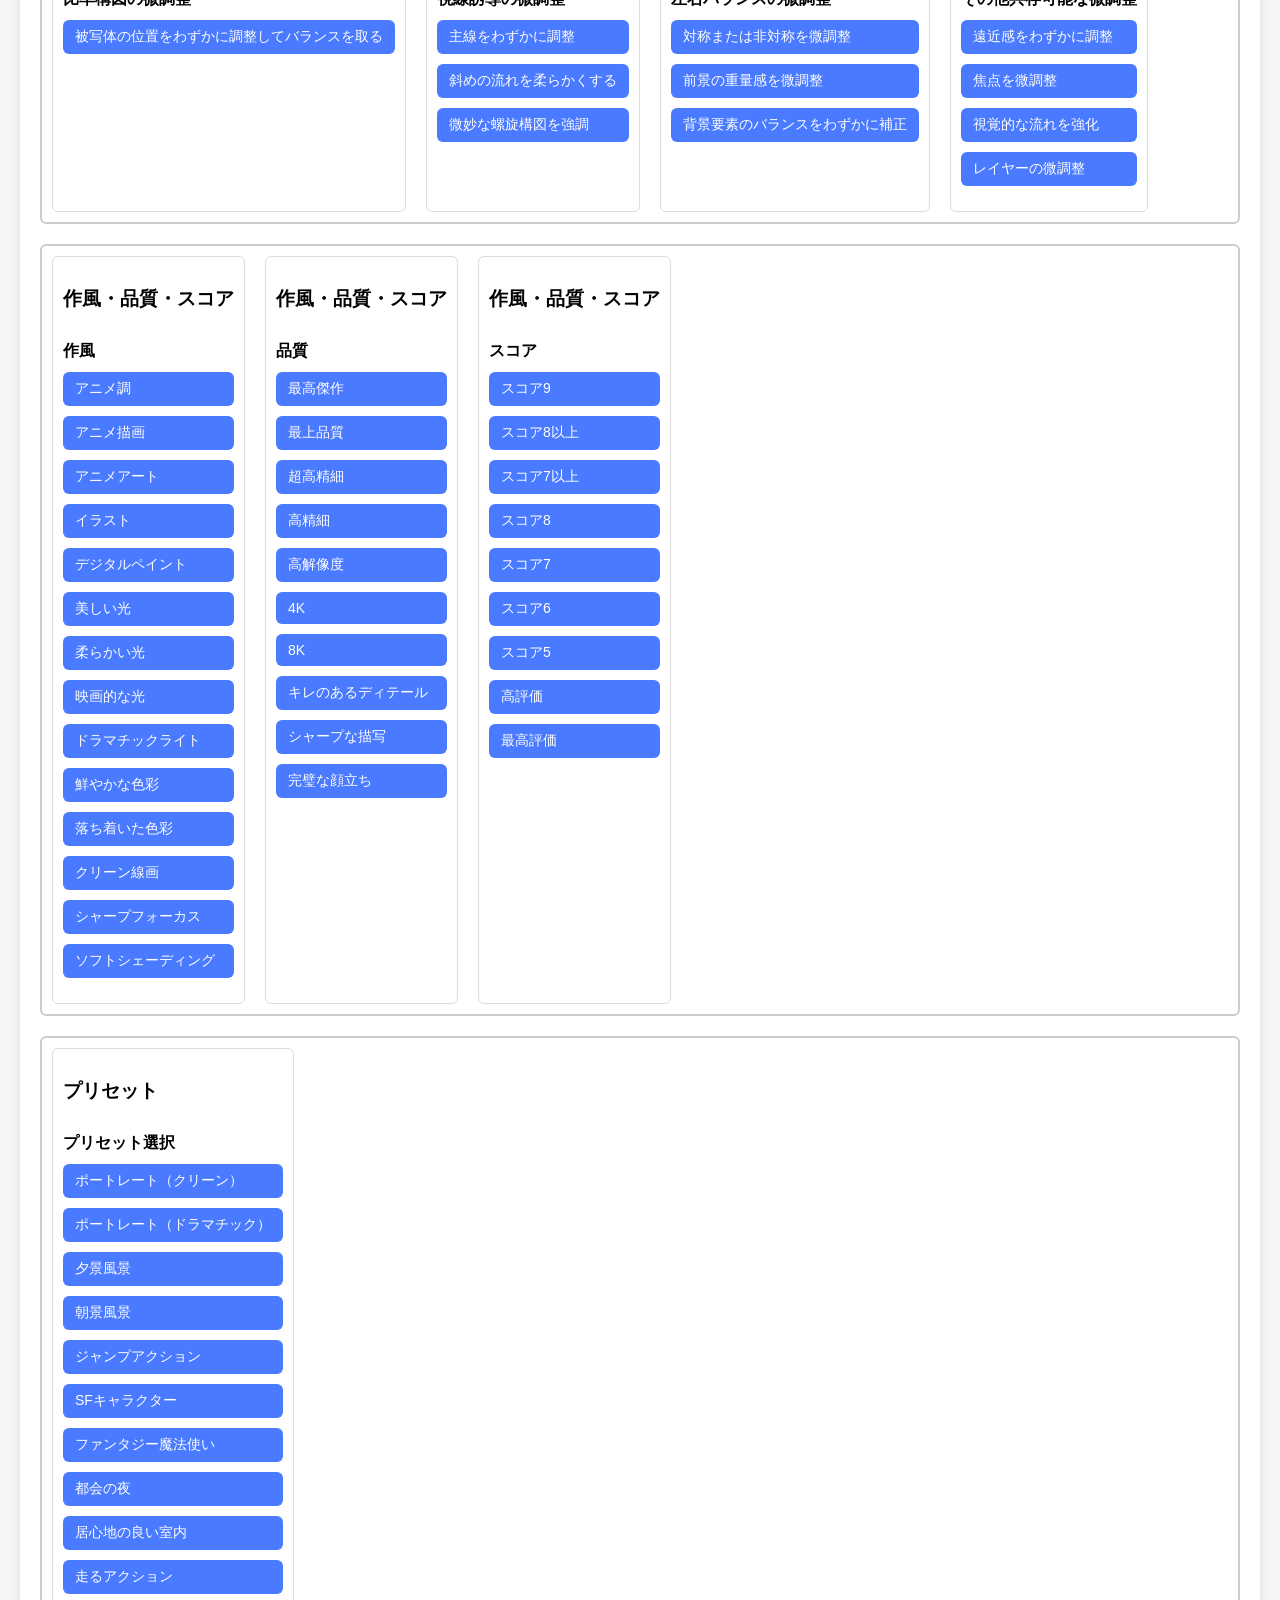
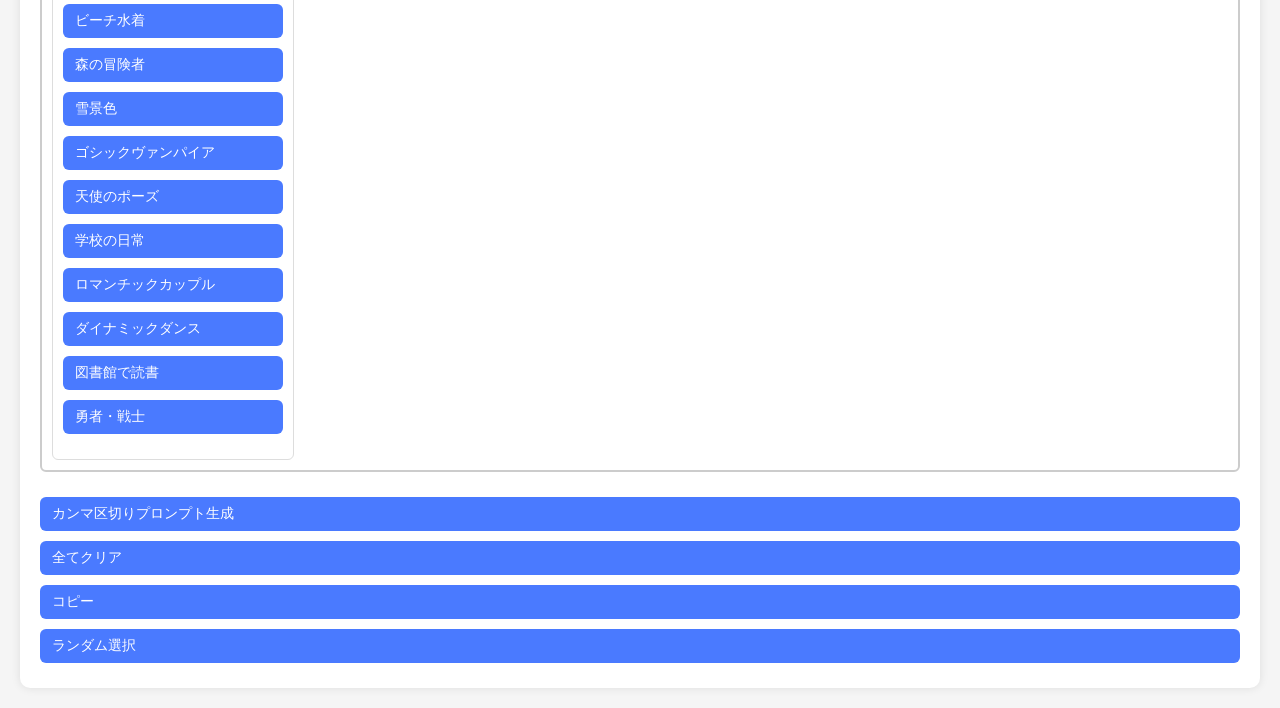
==== commit 5a6de8ff: "プリセットを稼働するようにした" ====
--- a/index.html
+++ b/index.html
@@ -14,6 +14,7 @@
       <!-- 操作ボタン -->
       <!-- プリセット保存・読み込み -->
 
+      <div class="preset-output" id="presetOutput"></div>
       <button id="generate">カンマ区切りプロンプト生成</button>
       <button id="generateLabel">Generate with Labels</button>
       <button id="generateEnglish">英文プロンプト生成</button>
@@ -23,7 +24,6 @@
       <!-- プリセット読み込み結果表示用 -->
       <button id="savePreset">プリセット保存</button>
       <button id="loadPreset">プリセット読み込み</button>
-      <div class="preset-output" id="presetOutput"></div>
     </div>
 
     <script type="module" src="js/script.js"></script>
--- a/css/style.css
+++ b/css/style.css
@@ -1,4 +1,4 @@
-/* style.css */
+/** style.css 修正版（孫階層対応・トグル表示追加・孫階層横並び・孫階層同士横並び） **/
 
 body {
   font-family: sans-serif;
@@ -25,27 +25,35 @@
 }
 
 .left-column {
-  display: flex; /* keyword-list を横並びに */
-  flex-wrap: wrap; /* 幅が足りなければ折り返す */
-  gap: 20px; /* keyword-list 間の隙間 */
+  display: flex;
+  flex-wrap: wrap;
+  gap: 20px;
 }
 
-label {
-  font-weight: bold;
-  display: block;
-  margin-bottom: 5px;
+.keyword-list {
+  display: flex;
+  flex-direction: column;
+  border: 1px solid #ddd;
+  padding: 10px;
+  border-radius: 6px;
 }
 
-textarea,
-select,
-input {
-  width: 100%;
-  padding: 10px;
-  margin-top: 5px;
-  border-radius: 6px;
-  border: 1px solid #ccc;
-  box-sizing: border-box;
-  flex: 1;
+.keyword-list h3 {
+  margin-bottom: 8px;
+}
+
+.sub-group {
+  display: flex;
+  flex-direction: column;
+  margin-bottom: 10px;
+}
+
+.sub-group h4 {
+  margin-bottom: 5px;
+  display: flex;
+  justify-content: space-between;
+  align-items: center;
+  cursor: pointer;
 }
 
 button {
@@ -57,8 +65,8 @@
   font-size: 14px;
   border-radius: 6px;
   cursor: pointer;
-  display: block;
   width: 100%;
+  text-align: left;
 }
 
 button.active {
@@ -69,56 +77,47 @@
   background: #cab904;
 }
 
-.keyword-list {
+/* --- 孫階層用 --- */
+.sub-subgroups {
   display: flex;
-  flex-direction: column; /* 見出し + sub-group を縦に */
-  border: 1px solid #ddd;
-  padding: 10px;
-  border-radius: 6px;
-}
-
-.keyword-list h3 {
-  margin-bottom: 8px;
-}
-
-/* sub-group は縦並び */
-.sub-group {
-  display: flex;
-  flex-direction: column;
-  margin-bottom: 10px;
-}
-
-.sub-group h4 {
-  margin-bottom: 5px;
-  display: flex;
-  justify-content: space-between;
-  align-items: center;
-}
-
-.sub-group button {
-  display: block;
-  width: 100%;
-  margin-bottom: 5px;
-}
-
-.block {
-  margin-bottom: 20px;
-  display: flex;
-  flex-direction: column;
-  flex: 1;
-}
-
-.output {
-  margin-top: 20px;
-  white-space: pre-wrap;
-  background: #eef0ff;
-  padding: 15px;
-  border-radius: 6px;
-}
-
-/* 折りたたみ孫グループ */
-.sub-subgroups {
+  flex-wrap: wrap;
+  gap: 8px;
   margin-left: 15px;
   border-left: 2px dashed #ccc;
   padding-left: 10px;
+  flex-direction: row; /* 孫階層同士も横並び */
 }
+
+.sub-subgroups.collapsed {
+  display: none;
+}
+
+.sub-subgroup {
+  display: flex;
+  flex-wrap: wrap;
+  gap: 8px;
+  flex-direction: column;
+}
+
+.sub-subgroup button {
+  width: auto;
+  flex: 0 0 auto;
+}
+
+/* トグルボタン用 */
+.sub-group h4 span.toggle {
+  margin-left: 5px;
+  font-weight: bold;
+  user-select: none;
+}
+
+.hidden {
+  display: none;
+}
+
+#generateLabel,
+#generateEnglish,
+#savePreset,
+#loadPreset {
+  display: none;
+}
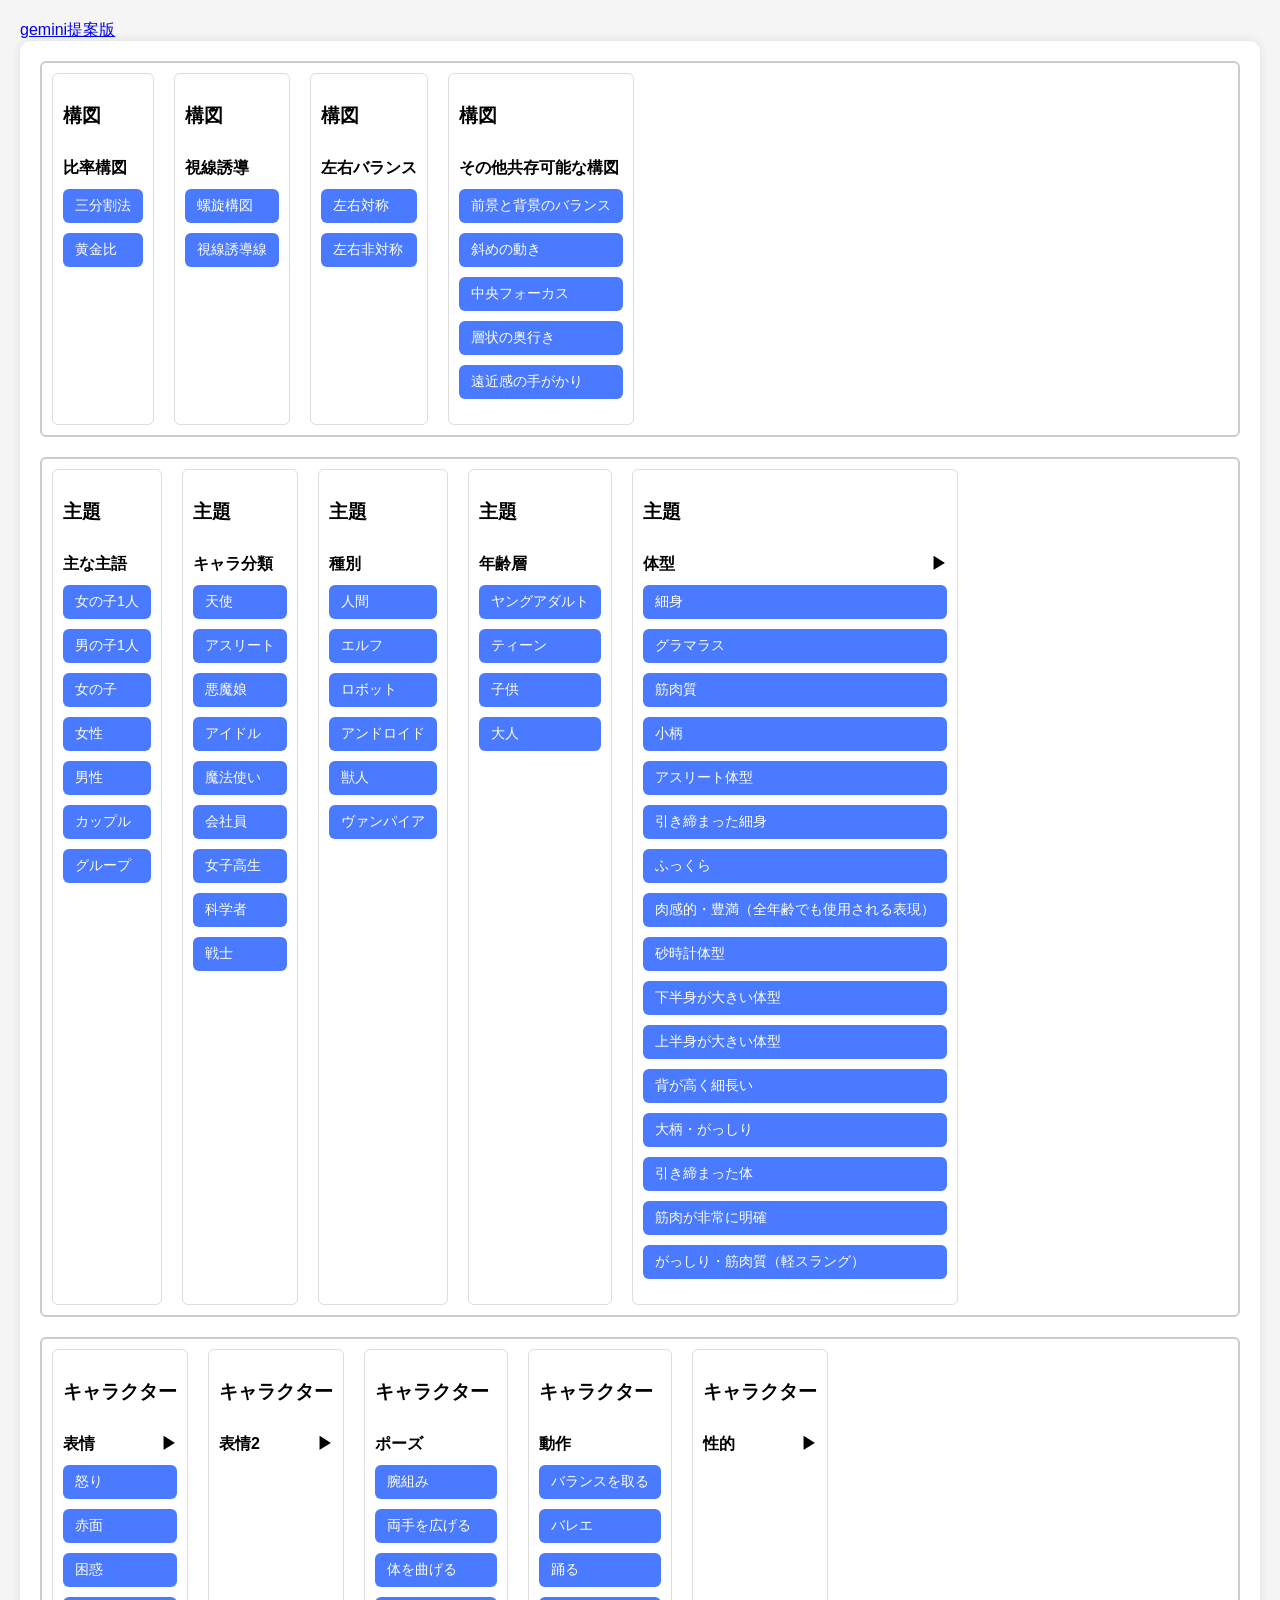
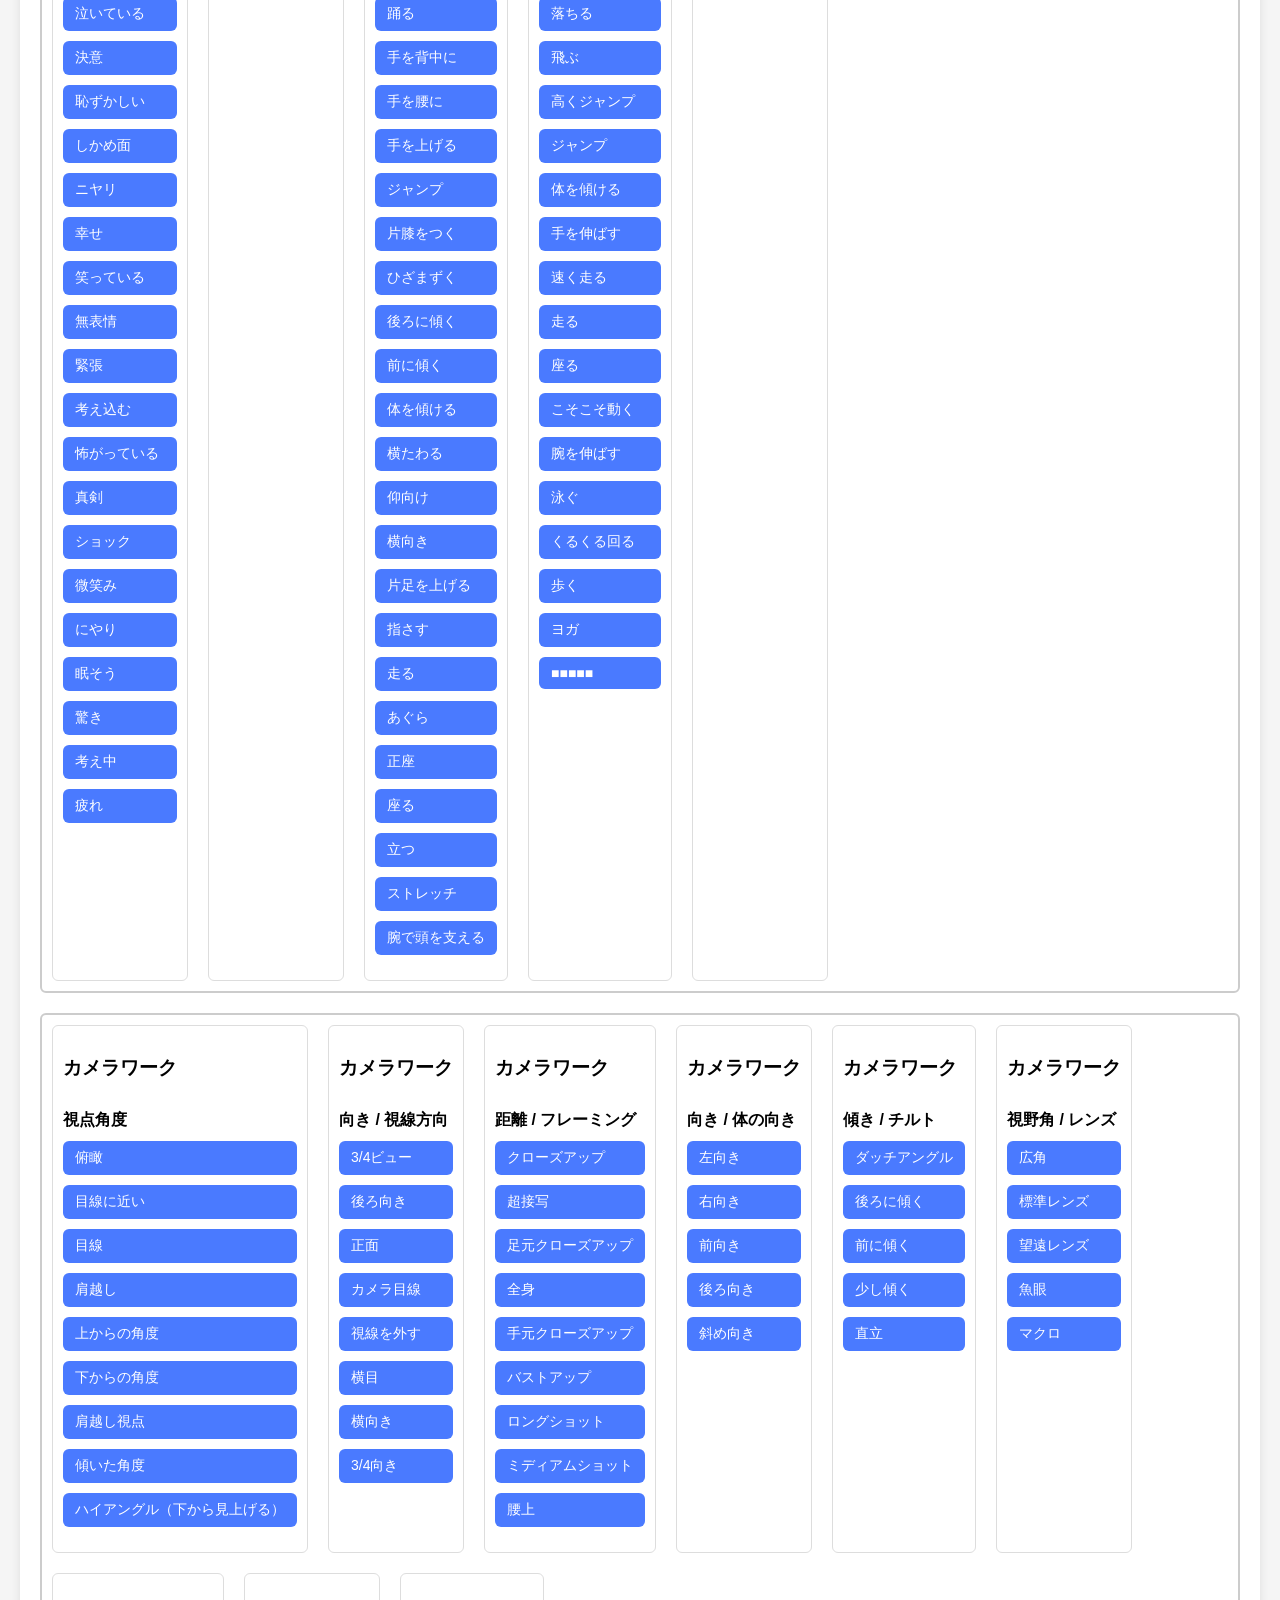
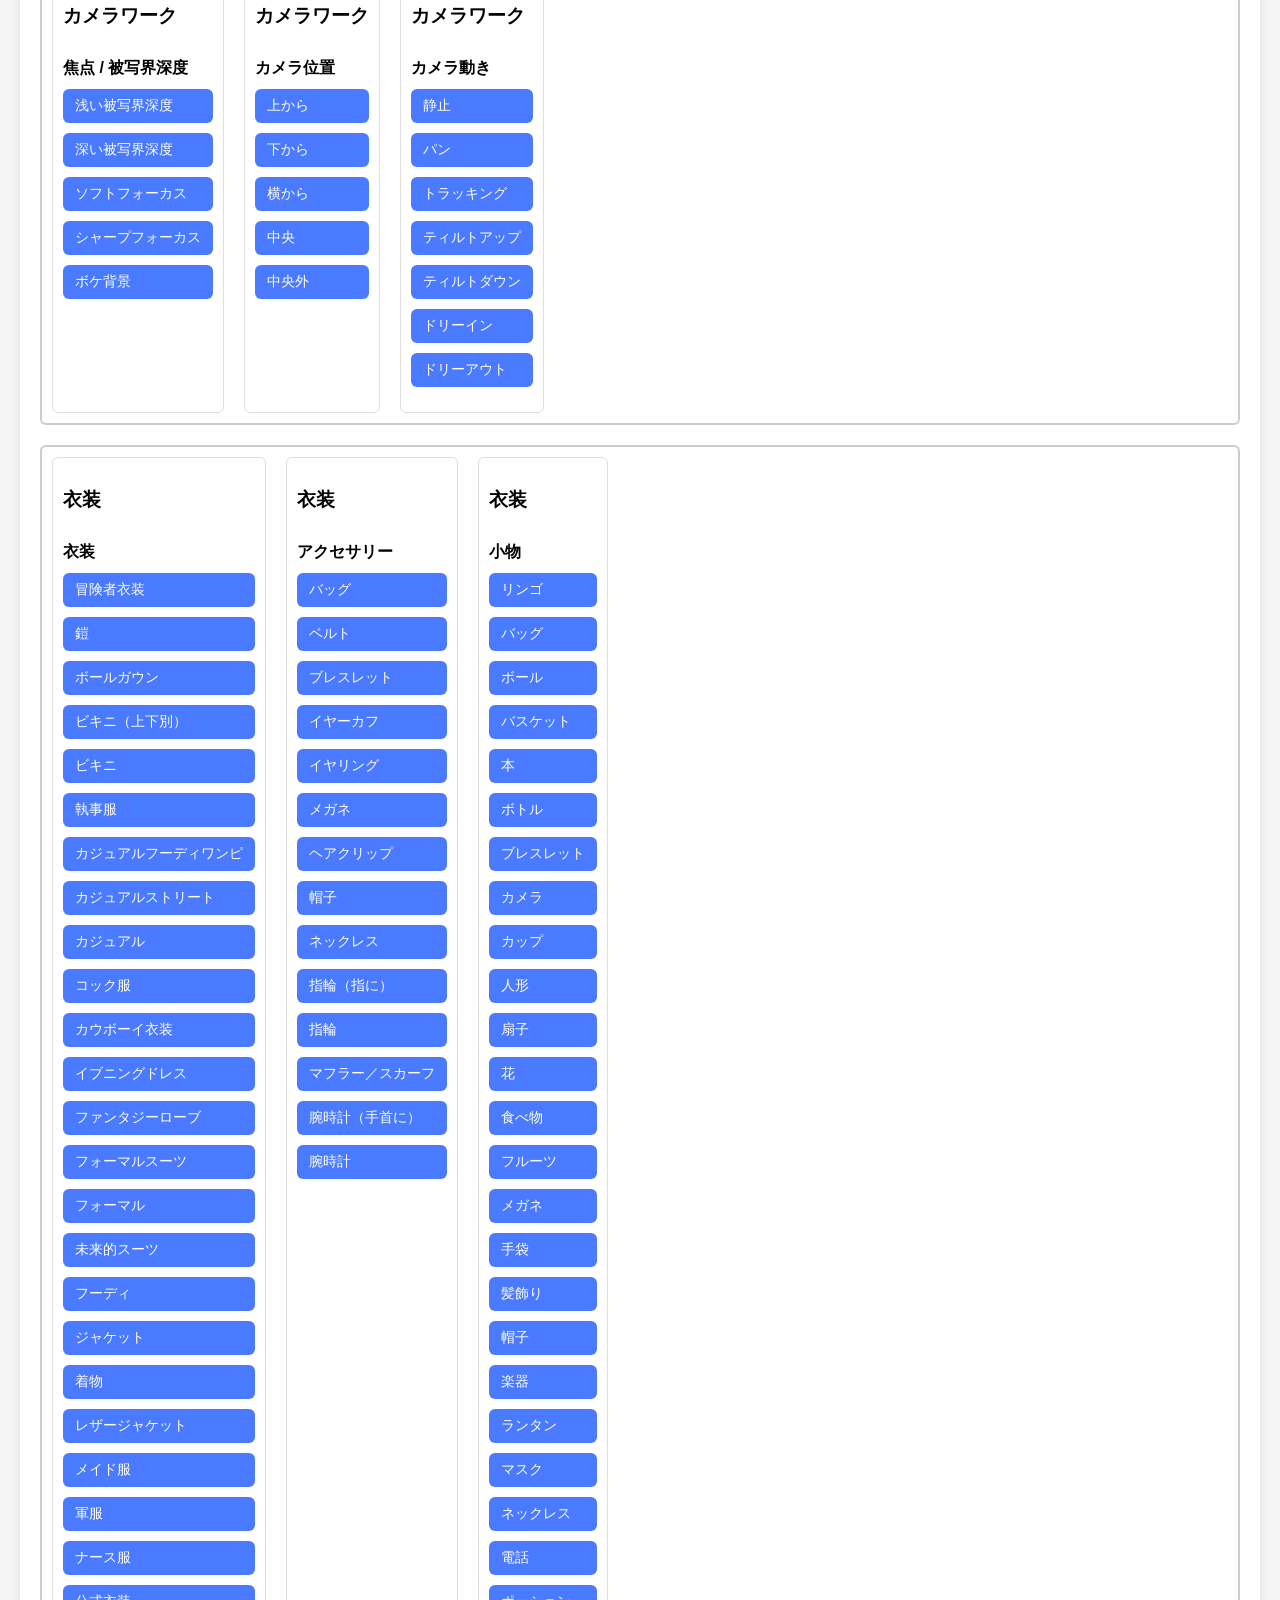
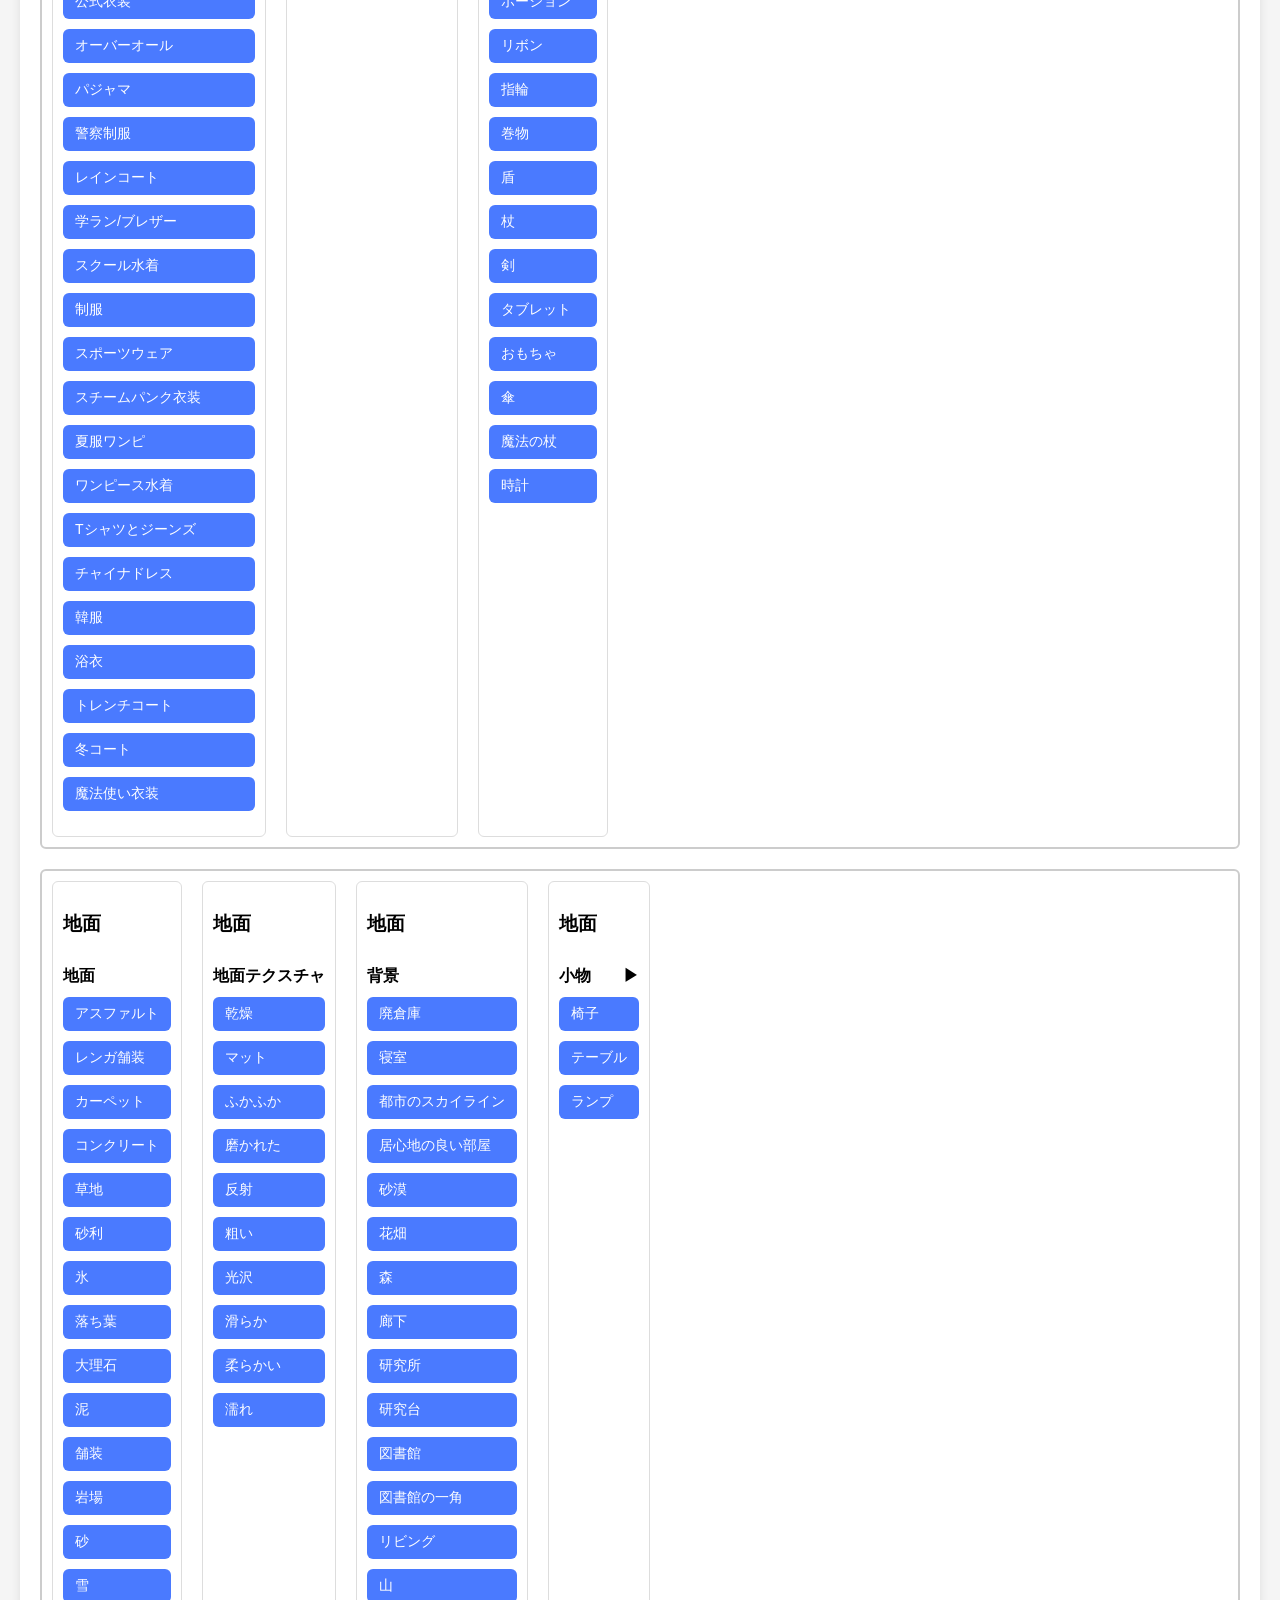
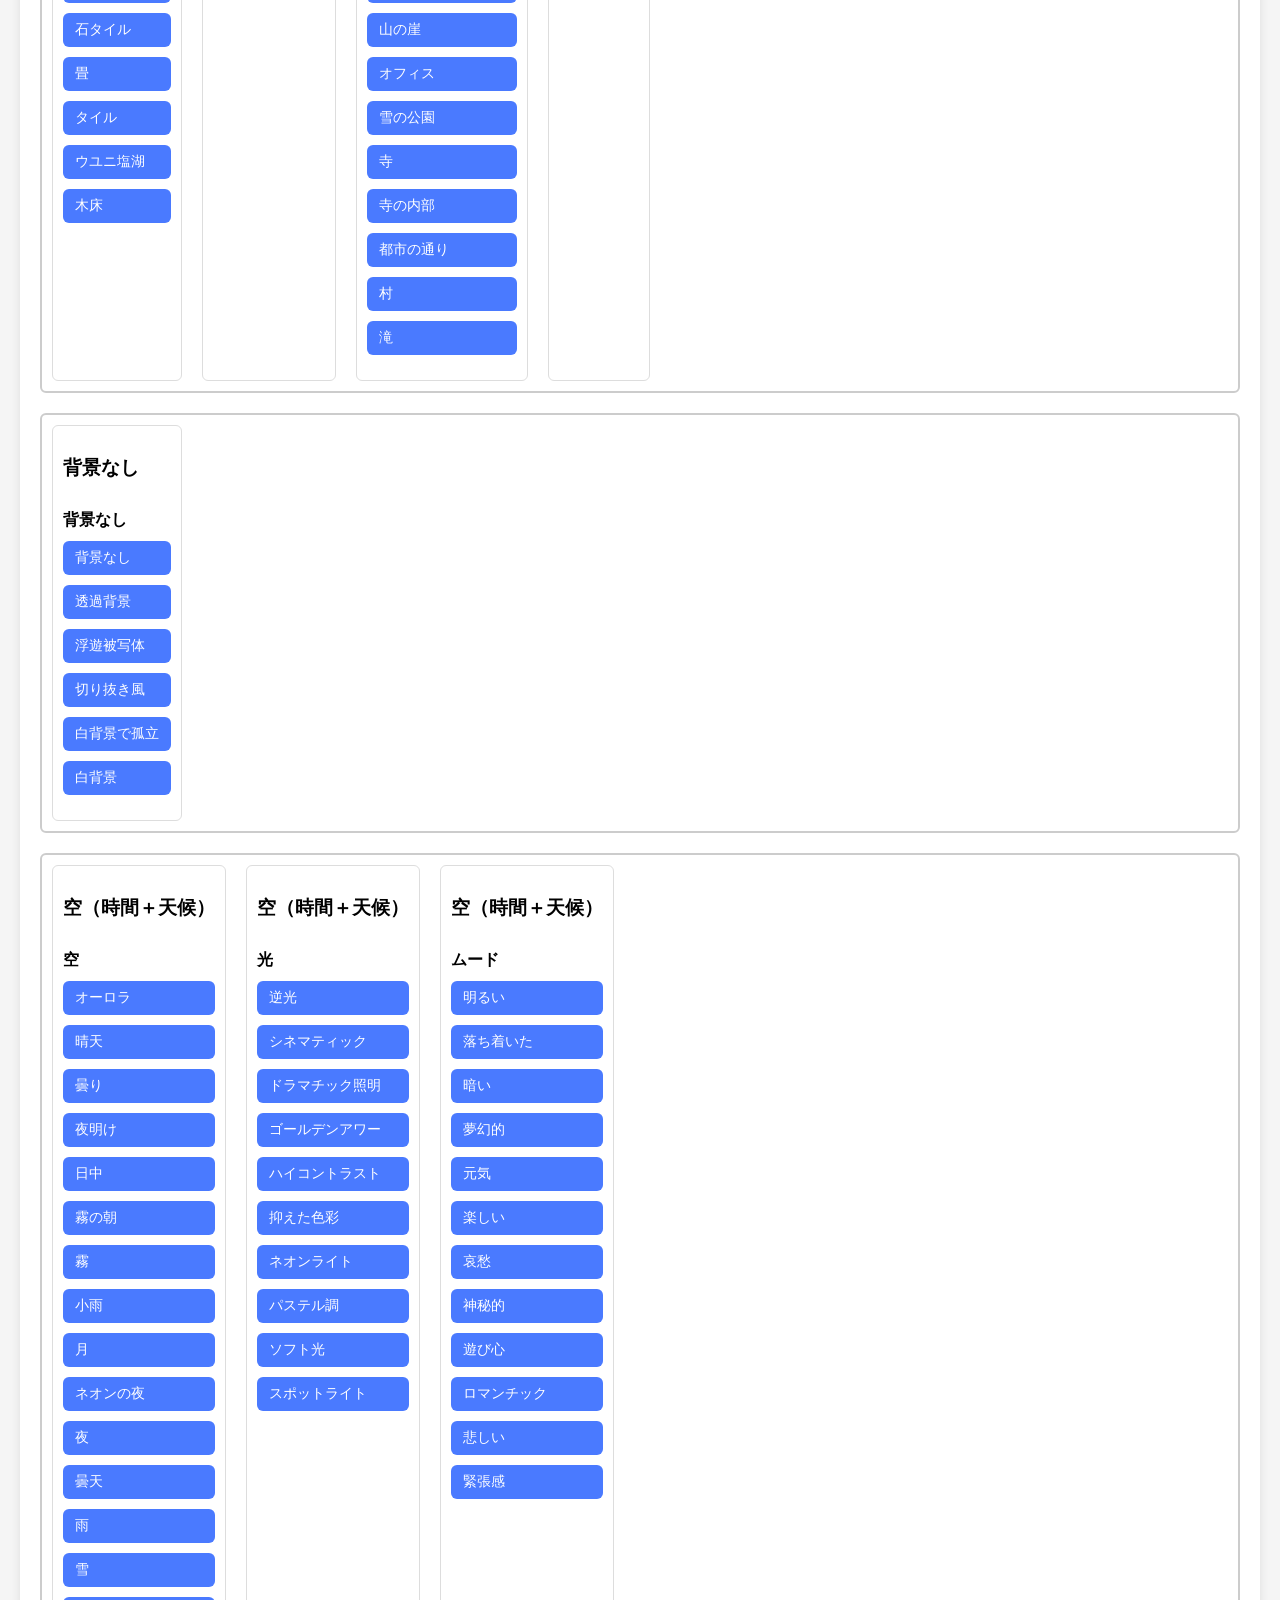
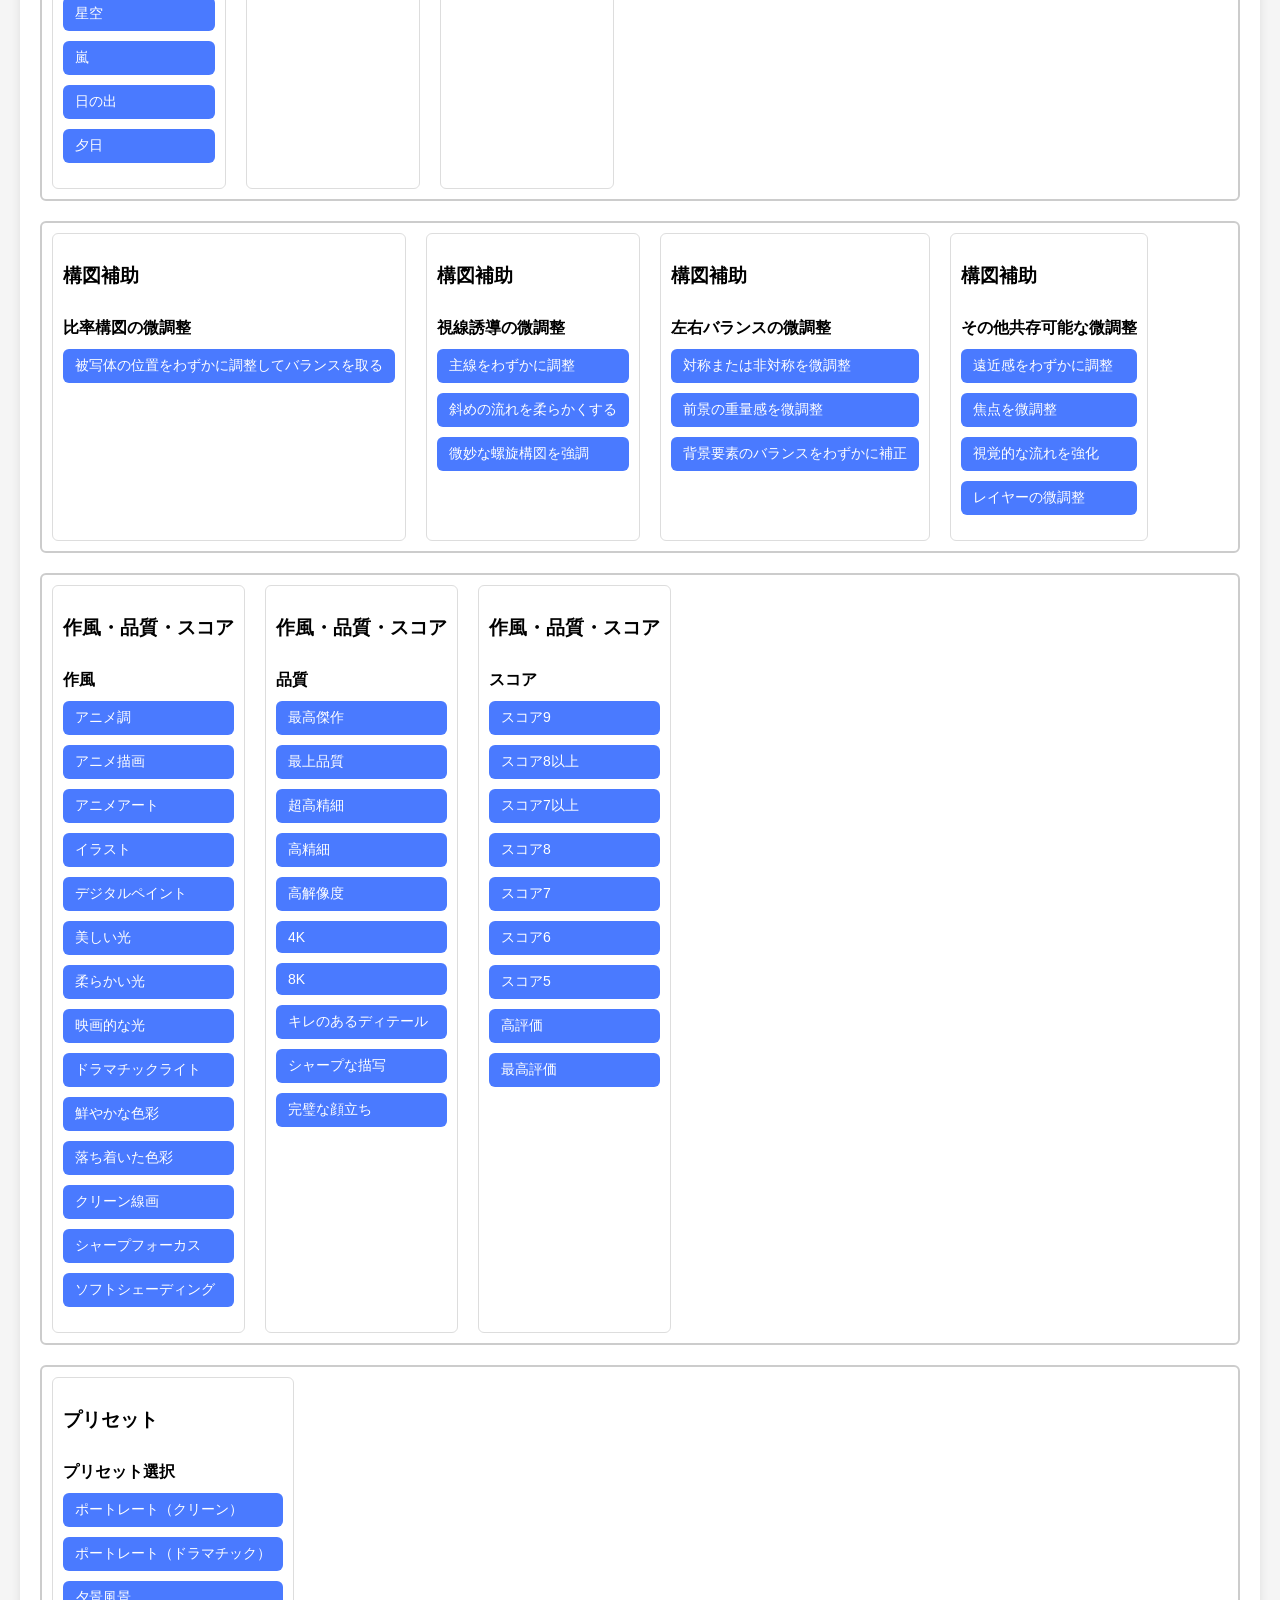
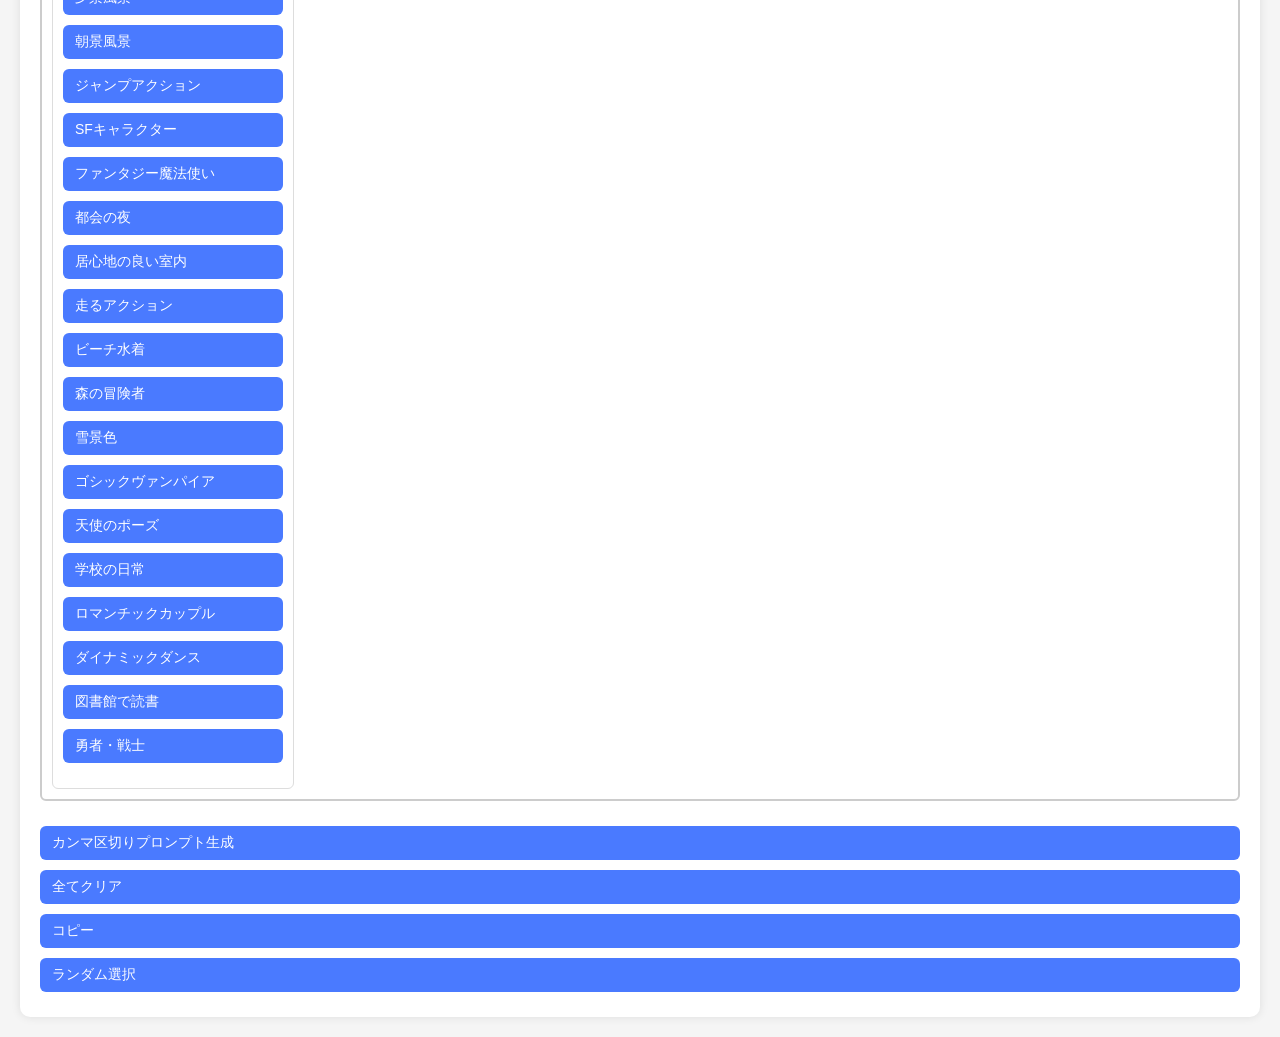
==== commit 1187107b: "ChatGPT geminieのa hrefを設置" ====
--- a/index.html
+++ b/index.html
@@ -7,6 +7,7 @@
     <link rel="stylesheet" href="css/style.css" />
   </head>
   <body>
+    <a href="./gemini.html">gemini提案版</a>
     <div class="container">
       <!-- JSONから自動生成されるサブグループ -->
       <div id="ui-root"></div>
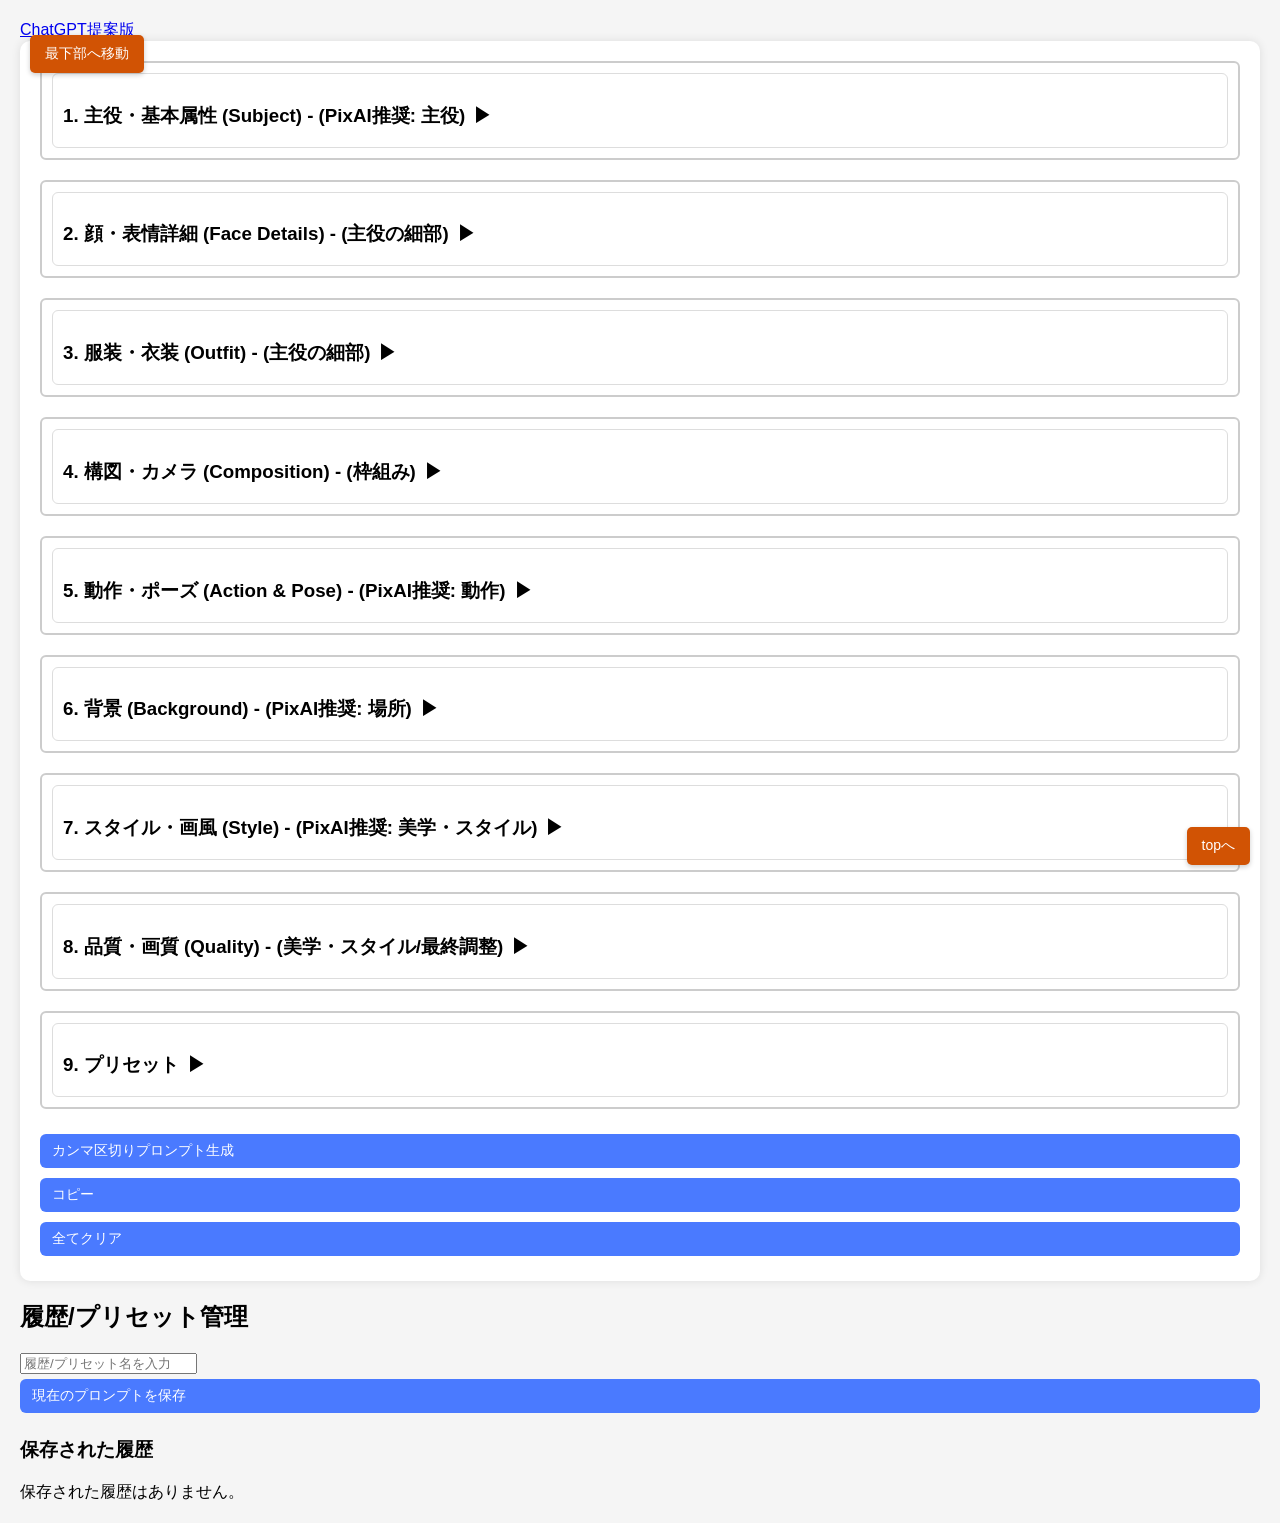
==== commit ba47ae86: "背景用オブジェクト追加。今後思いつく度に追加する" ====
--- a/index.html
+++ b/index.html
@@ -7,7 +7,10 @@
     <link rel="stylesheet" href="css/style.css" />
   </head>
   <body>
-    <a href="./gemini.html">gemini提案版</a>
+    <a href="./index.html">ChatGPT提案版</a>
+    <button id="goToBottomBtn" class="go-to-bottom" title="最下部へ移動">
+      最下部へ移動
+    </button>
     <div class="container">
       <!-- JSONから自動生成されるサブグループ -->
       <div id="ui-root"></div>
@@ -15,18 +18,41 @@
       <!-- 操作ボタン -->
       <!-- プリセット保存・読み込み -->
 
-      <div class="preset-output" id="presetOutput"></div>
       <button id="generate">カンマ区切りプロンプト生成</button>
-      <button id="generateLabel">Generate with Labels</button>
-      <button id="generateEnglish">英文プロンプト生成</button>
+      <button id="copy">コピー</button>
       <button id="clearAll">全てクリア</button>
-      <button id="copy">コピー</button>
       <div class="output" id="output"></div>
-      <!-- プリセット読み込み結果表示用 -->
-      <button id="savePreset">プリセット保存</button>
-      <button id="loadPreset">プリセット読み込み</button>
     </div>
+    <!-- 履歴/プリセット管理セクション (preset.jsが依存する要素) -->
+    <div>
+      <h2>履歴/プリセット管理</h2>
 
-    <script type="module" src="js/script.js"></script>
+      <!-- プリセット保存 -->
+      <div>
+        <!-- ID: presetName (必須) -->
+        <input
+          type="text"
+          id="presetName"
+          placeholder="履歴/プリセット名を入力"
+        />
+        <!-- ID: savePresetBtn (必須) -->
+        <button id="savePresetBtn">現在のプロンプトを保存</button>
+      </div>
+
+      <!-- 履歴リスト -->
+      <h3>保存された履歴</h3>
+      <!-- ID: historyListContainer (必須) -->
+      <div id="historyListContainer">
+        <!-- 履歴アイテムはJSによってここにレンダリングされます -->
+        <p>読み込み中...</p>
+      </div>
+    </div>
+    <button id="backToTopBtn" class="back-to-top" title="トップへ戻る">
+      topへ
+    </button>
+    <p></p>
+    <script type="module" src="js/script_hookup.js"></script>
+    <script type="module" src="js/back_to_top.js"></script>
+    <script type="module" src="js/go_to_bottom.js"></script>
   </body>
 </html>
--- a/css/style.css
+++ b/css/style.css
@@ -1,4 +1,4 @@
-/** style.css 修正版（孫階層対応・トグル表示追加・孫階層横並び・孫階層同士横並び） **/
+/** style.css 修正版（孫階層対応・トグル表示追加・孫階層横並び・ボタン幅統一） **/
 
 body {
   font-family: sans-serif;
@@ -16,7 +16,8 @@
 }
 
 .group-row {
-  display: flex;
+  display: flex; /* ★ 追加: keyword-list を横並びにするため */
+  flex-wrap: wrap; /* ★ 追加: 画面幅に応じて折り返すため */
   gap: 20px;
   margin-bottom: 20px;
   border: 2px solid #ccc;
@@ -92,14 +93,27 @@
   display: none;
 }
 
+/* 🌟 修正: sub-subgroup を Grid コンテナに変更し、ボタン幅を統一する 🌟 */
+/* --- 孫階層用 (.sub-subgroup) の修正 (再々強化) --- */
 .sub-subgroup {
-  display: flex;
-  flex-wrap: wrap;
-  gap: 8px;
-  flex-direction: column;
+  display: grid;
+  gap: 8px; /* ボタン間の間隔 */
+
+  /* 🌟 強化 1: 高さの決定をコンテンツに任せる (間延びを防ぐ最も確実な方法) 🌟 */
+  height: min-content;
+
+  /* 🌟 強化 2: Grid内のアイテムを縦方向の上端に揃える 🌟 */
+  align-items: start;
+
+  /* 幅の統一のための設定 */
+  grid-template-columns: minmax(min-content, max-content);
+
+  width: auto;
+  flex: 0 0 auto;
 }
 
 .sub-subgroup button {
+  /* Grid設定により上書きされるため、autoはそのまま残します */
   width: auto;
   flex: 0 0 auto;
 }
@@ -119,5 +133,257 @@
 #generateEnglish,
 #savePreset,
 #loadPreset {
+  display: flex;
+}
+/* ボタンの基本スタイル */
+.back-to-top {
+  /* 常に画面に対して固定する */
+  position: fixed;
+  /* 右端から30pxの位置に配置 */
+  right: 30px;
+  /* 下端から30pxの位置に配置 */
+  bottom: 30px;
+  /* 他の要素の上に表示されるようにz-indexを設定 */
+  z-index: 99;
+
+  /* 初期状態では非表示にする (JSで制御) */
+  /* 注: JSで表示を制御するため、初期の display: none; はHTMLやJSで制御します */
+  /* ここではボタンの中央寄せのために flex を設定しておき、JSで show/hideを制御します */
+  display: flex;
+  align-items: center; /* 垂直方向の中央揃え */
+  justify-content: center; /* 水平方向の中央揃え */
+
+  /* デザインを go-to-bottom に合わせる */
+  width: auto; /* 幅をテキストに合わせる */
+  padding: 10px 15px; /* 内側の余白を設定 */
+  height: auto; /* 高さを自動にする */
+
+  background-color: #d15304;
+  color: white;
+  border: none;
+  border-radius: 5px; /* 角丸にする */
+  cursor: pointer;
+
+  font-size: 14px; /* 文字サイズを小さく調整 */
+  white-space: nowrap; /* テキストが折り返さないようにする */
+
+  box-shadow: 0 2px 5px rgba(0, 0, 0, 0.2);
+  /* 表示・非表示をスムーズにするためのトランジション */
+  transition: opacity 0.3s, visibility 0.3s;
+}
+
+/* スクロール時に表示するためのクラス (JavaScriptで切り替えます) */
+/* 注: display: block; ではなく display: flex; に変更します */
+.back-to-top.show {
+  display: flex;
+}
+
+/* --- 以下、go-to-bottomのスタイル（比較用） --- */
+
+/* 左上に固定するボタンのスタイル */
+.go-to-bottom {
+  /* 常に画面に対して固定する */
+  position: fixed;
+  /* 左端から30pxの位置に配置 */
+  left: 30px;
+  /* 上端から30pxの位置に配置 */
+  top: 30px;
+  /* 他の要素の上に表示されるようにz-indexを設定 */
+  z-index: 99;
+
+  /* 初期状態では表示する (ページ最上部では非表示にするため、JSで制御) */
+  display: flex;
+  align-items: center;
+  justify-content: center;
+
+  /* デザイン */
+  width: auto;
+  padding: 10px 15px;
+  height: auto;
+  background-color: #d15304; /* トップボタンと色を変えて区別 */
+  color: white;
+  border: none;
+  border-radius: 5px;
+  cursor: pointer;
+  font-size: 14px;
+  white-space: nowrap;
+  box-shadow: 0 2px 5px rgba(0, 0, 0, 0.2);
+  transition: opacity 0.3s, visibility 0.3s;
+}
+
+/* スクロール量が少ないときに非表示にするクラス */
+/* .go-to-bottom.hide {
+display: none;
+} */
+
+/* History Management Styles */
+/* History Management Styles (修正版: Tailwindクラスをターゲット) */
+
+/* ラベルは flex-grow が適用されているため、このボタンの固定化で自動的にスペースを占めるはずです */
+/* --- 履歴ボタンのスタイル調整 --- */
+
+/* 既存のボタンの見た目を適用するため、globalな button スタイルはそのまま利用します */
+
+/* 履歴アイテム全体を包むラッパー (削除ボタンをボタンと横並びにするためのFlexコンテナとして機能させる) */
+.history-item-wrapper {
+  margin-bottom: 5px; /* 履歴ボタン同士の間隔 */
+}
+
+/* 履歴ボタンと削除ボタンを横並びにするためのラッパー */
+.history-item-flex-wrapper {
+  display: flex;
+  align-items: center; /* 垂直方向の中央揃え */
+  gap: 8px; /* ボタンと削除アイコンの間隔 */
+}
+
+/* 履歴ボタン自体 */
+.history-button {
+  /* globalな button スタイル（width: 100%; text-align: left; など）が適用されます */
+  flex-grow: 1; /* 親の幅いっぱいに広がる */
+  margin: 0; /* ラッパーで間隔を制御するため、マージンをリセット */
+}
+
+/* 削除ボタン */
+.delete-history-btn {
+  /* 既存のボタンのスタイルを上書きして、アイコンとして機能させる */
+  width: 24px; /* 固定幅 */
+  height: 24px; /* 固定高さ */
+  padding: 0; /* パディングをリセット */
+  margin: 0; /* マージンをリセット */
+
+  /* 既存のボタンの背景色/テキスト色を上書き */
+  background: #dc2626; /* 赤 */
+  color: white;
+
+  border-radius: 50%; /* 正円にする */
+  flex-shrink: 0; /* 縮まないようにする */
+  display: flex; /* SVGアイコンを中央に配置 */
+  justify-content: center;
+  align-items: center;
+}
+
+.delete-history-btn:hover {
+  background: #b91c1c;
+}
+.subgroups-main-wrapper.collapsed {
   display: none;
 }
+
+/* 新しいラッパーが非表示になるように設定 */
+.main-content-wrapper.collapsed {
+  display: none !important; /* display:flex を上書きして非表示にする */
+}
+
+/* keyword-list のスタイルを調整（不要であれば削除可） */
+.keyword-list {
+  /* flex-direction: column; が設定されているか確認し、必要なら削除 */
+  display: block; /* Flexboxコンテナ内で全体を占有させるため */
+  width: 100%;
+}
+
+/* --- キーワードボタンの折りたたみ機能用スタイル --- */
+
+/* 9個目以降のボタンに適用される、初期非表示のスタイル */
+.sub-group button.hidden-initial,
+.sub-subgroup button.hidden-initial {
+  display: none;
+}
+
+/* トグルボタンのスタイル調整 */
+/* キーワードボタンと区別し、常に横幅いっぱいに表示されるようにします */
+button.toggle-more-buttons {
+  /* 既存の button スタイルを上書き */
+  width: 100%;
+  text-align: center;
+  margin-top: 10px;
+  margin-bottom: 5px; /* sub-groupのgapが効くように下マージンを調整 */
+  background: #555; /* 色を変えて区別 */
+  color: #fff;
+  flex-shrink: 0; /* sub-group内のFlexboxで縮まないように */
+}
+
+button.toggle-more-buttons:hover {
+  background: #333;
+}
+
+/* --- ツールチップ機能 (JSON value 表示) 用スタイル --- */
+
+/* 1. ラッパー要素: ツールチップをボタンに対して相対位置に配置するために必要 */
+/* ラッパー自体を横並びのボタンのように扱うため、ボタンの margin をここで再現 */
+.tooltip-wrapper {
+  position: relative;
+  display: inline-block; /* 縦積みではなく、横並びを許可するため inline-block に変更 */
+  margin: 5px 0; /* 元のボタンの上下マージンを再現 */
+  width: 100%; /* 子要素のボタンの幅100%を維持 */
+}
+
+/* 🌟 修正: sub-subgroup 内のラッパーのスタイルを上書き 🌟 */
+/* Gridの列幅に合わせるため、幅を100%に設定 */
+.sub-subgroup .tooltip-wrapper {
+  width: 100%; /* Grid の列幅に合わせる */
+  flex: none; /* Flexboxの設定を解除 */
+  margin: 0; /* sub-subgroup の gap で間隔を制御するため、マージンをリセット */
+}
+
+/* 2. ツールチップ要素 (item.value) の初期状態 */
+.tooltip-value {
+  /* 初期状態 */
+  visibility: hidden; /* 非表示 */
+  opacity: 0; /* 透明度も0 */
+
+  /* 🌟 修正箇所: 幅の柔軟性と折り返し 🌟 */
+
+  /* ツールチップの最大幅を設定 (これ以上広くならない) */
+  max-width: 300px;
+
+  /* 最小幅を、例えば、ボタンのラベルより少し広い程度に設定 */
+  min-width: 100px;
+
+  white-space: normal; /* テキストを折り返すようにする */
+  word-wrap: break-word; /* 長い単語でも強制的に折り返す */
+
+  background-color: #333;
+  color: #fff;
+  text-align: left;
+  border-radius: 4px;
+  padding: 5px 10px;
+
+  /* ボタンに対する絶対位置 */
+  position: absolute;
+  z-index: 100;
+  bottom: 125%;
+  left: 50%;
+  transform: translateX(-50%);
+
+  /* アニメーション */
+  transition: opacity 0.2s, visibility 0.2s;
+  pointer-events: none;
+}
+
+/* 3. ホバー時の動作を制御 */
+/* ラッパーがホバーされたら、その中の .tooltip-valueを表示する */
+.tooltip-wrapper:hover .tooltip-value {
+  visibility: visible; /* 表示 */
+  opacity: 1; /* 透明度を元に戻す */
+}
+
+/* 4. 子要素のボタンのスタイル調整 */
+/* ラッパーが幅を持つため、ボタン自体の幅を調整 */
+.tooltip-wrapper button {
+  /* sub-group内のボタンは幅100%を維持 */
+  width: 100%;
+  margin: 0; /* ラッパーでマージンを制御するためリセット */
+}
+
+/* 🌟 修正: sub-subgroup内のボタンはGridの幅に合わせる 🌟 */
+.sub-subgroup .tooltip-wrapper button {
+  width: 100%; /* Gridの列幅に合わせる */
+  flex: none;
+}
+
+/* --- キーワードボタンの折りたたみ機能 (ラッパー対応) --- */
+
+/* 9個目以降のボタンのラッパーに適用される、初期非表示のスタイル */
+.tooltip-wrapper.hidden-initial {
+  display: none !important;
+}
